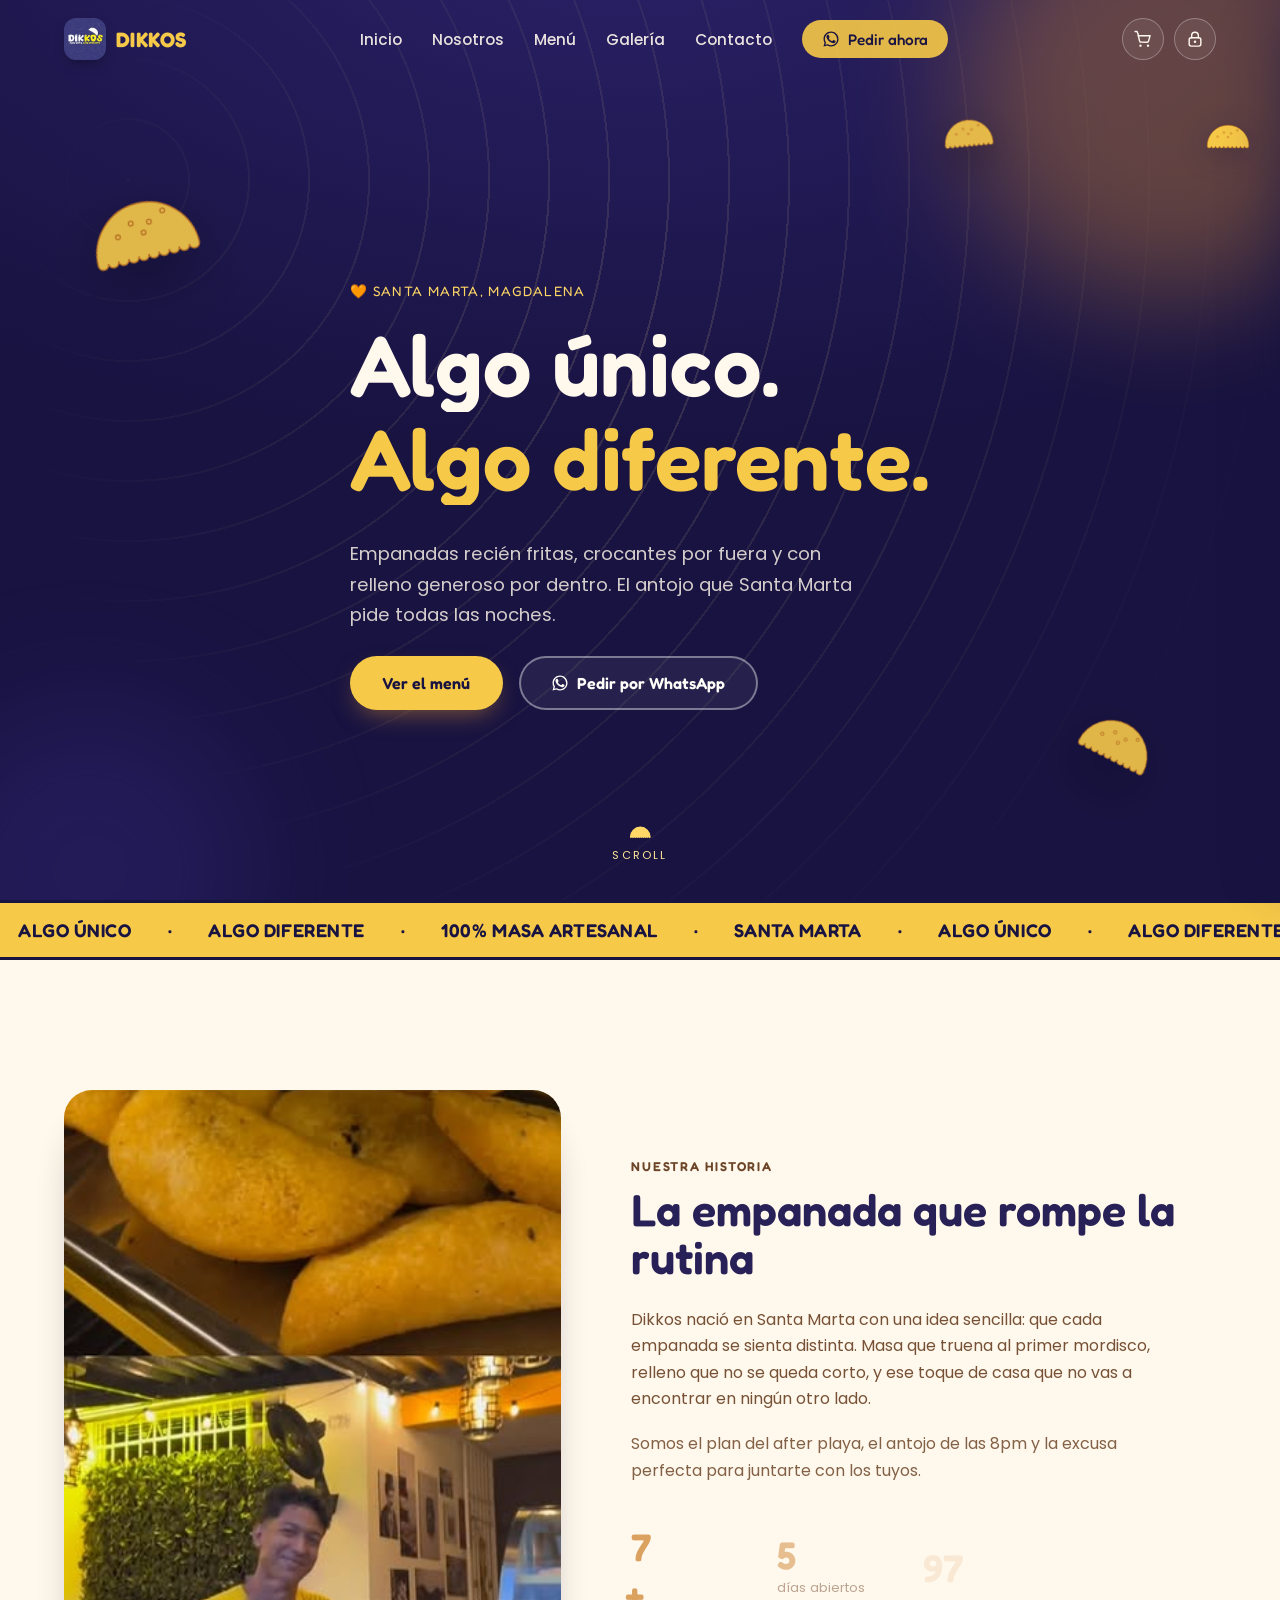
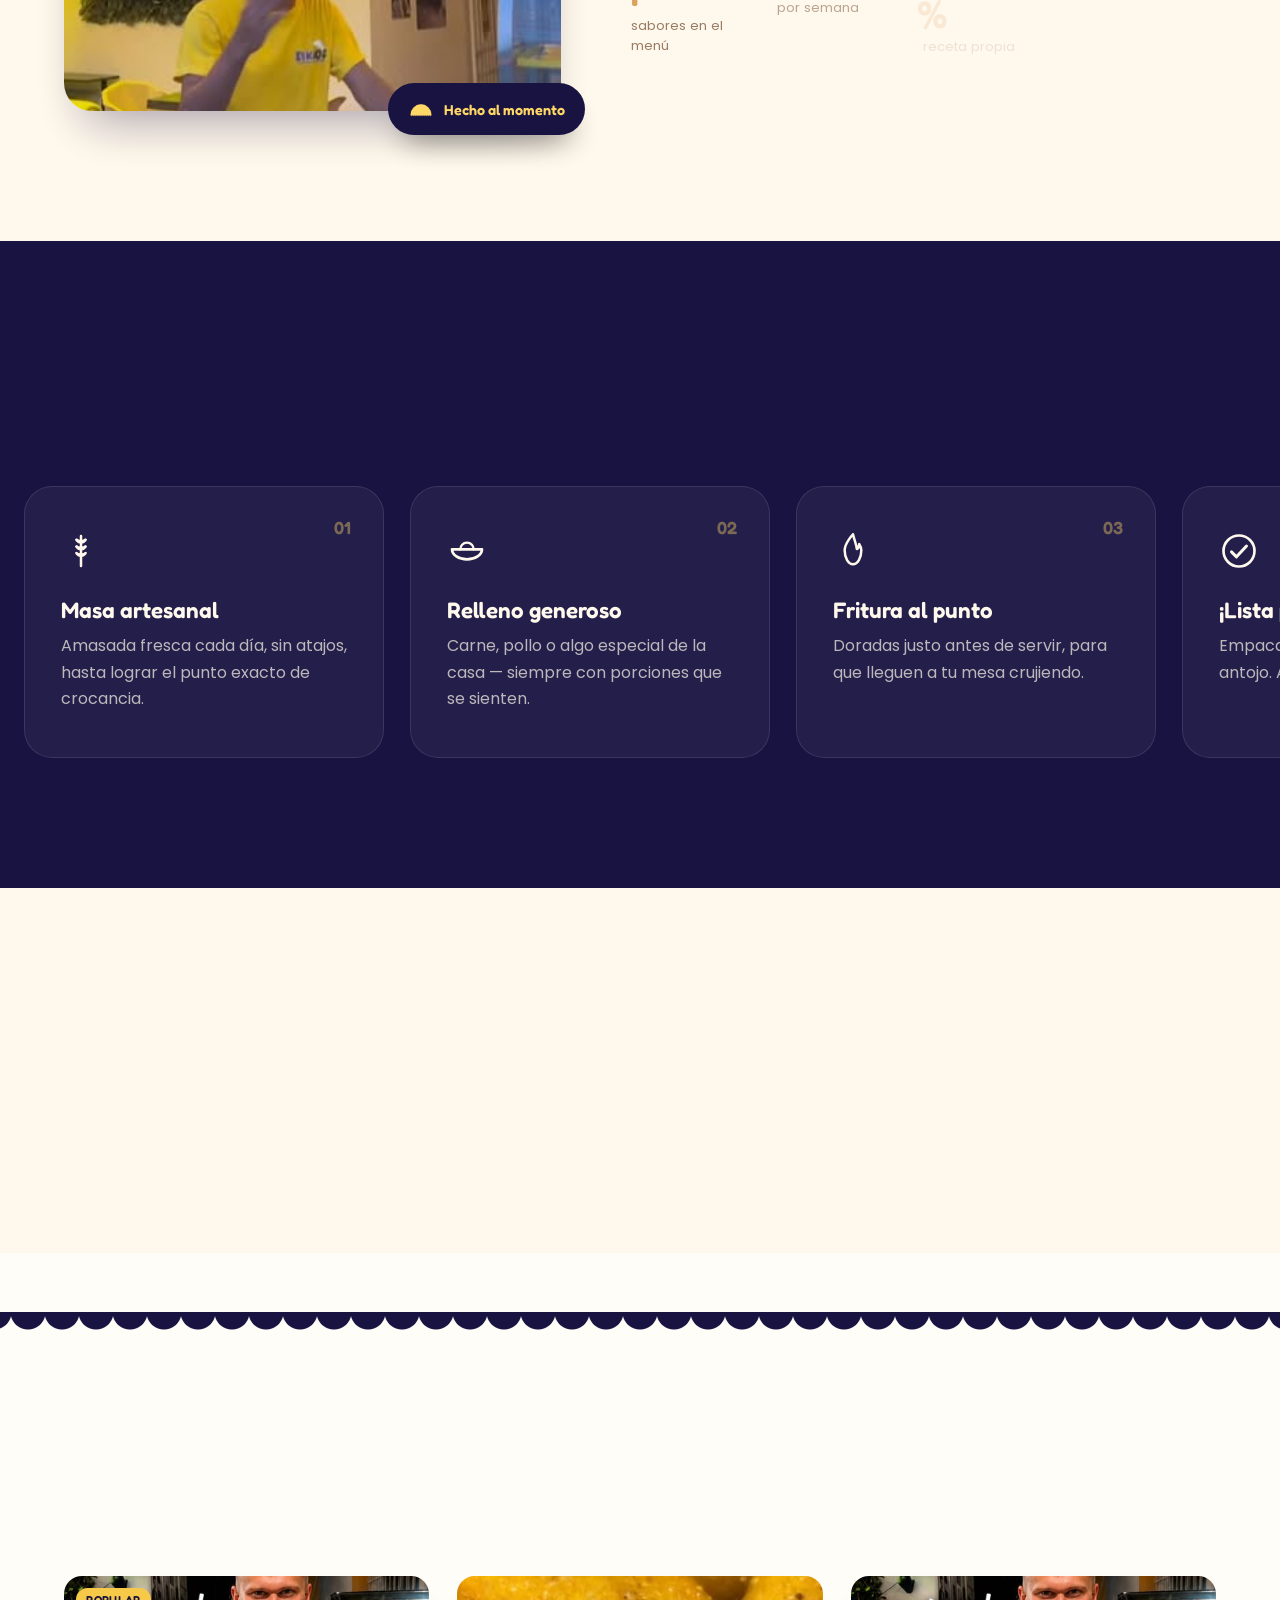
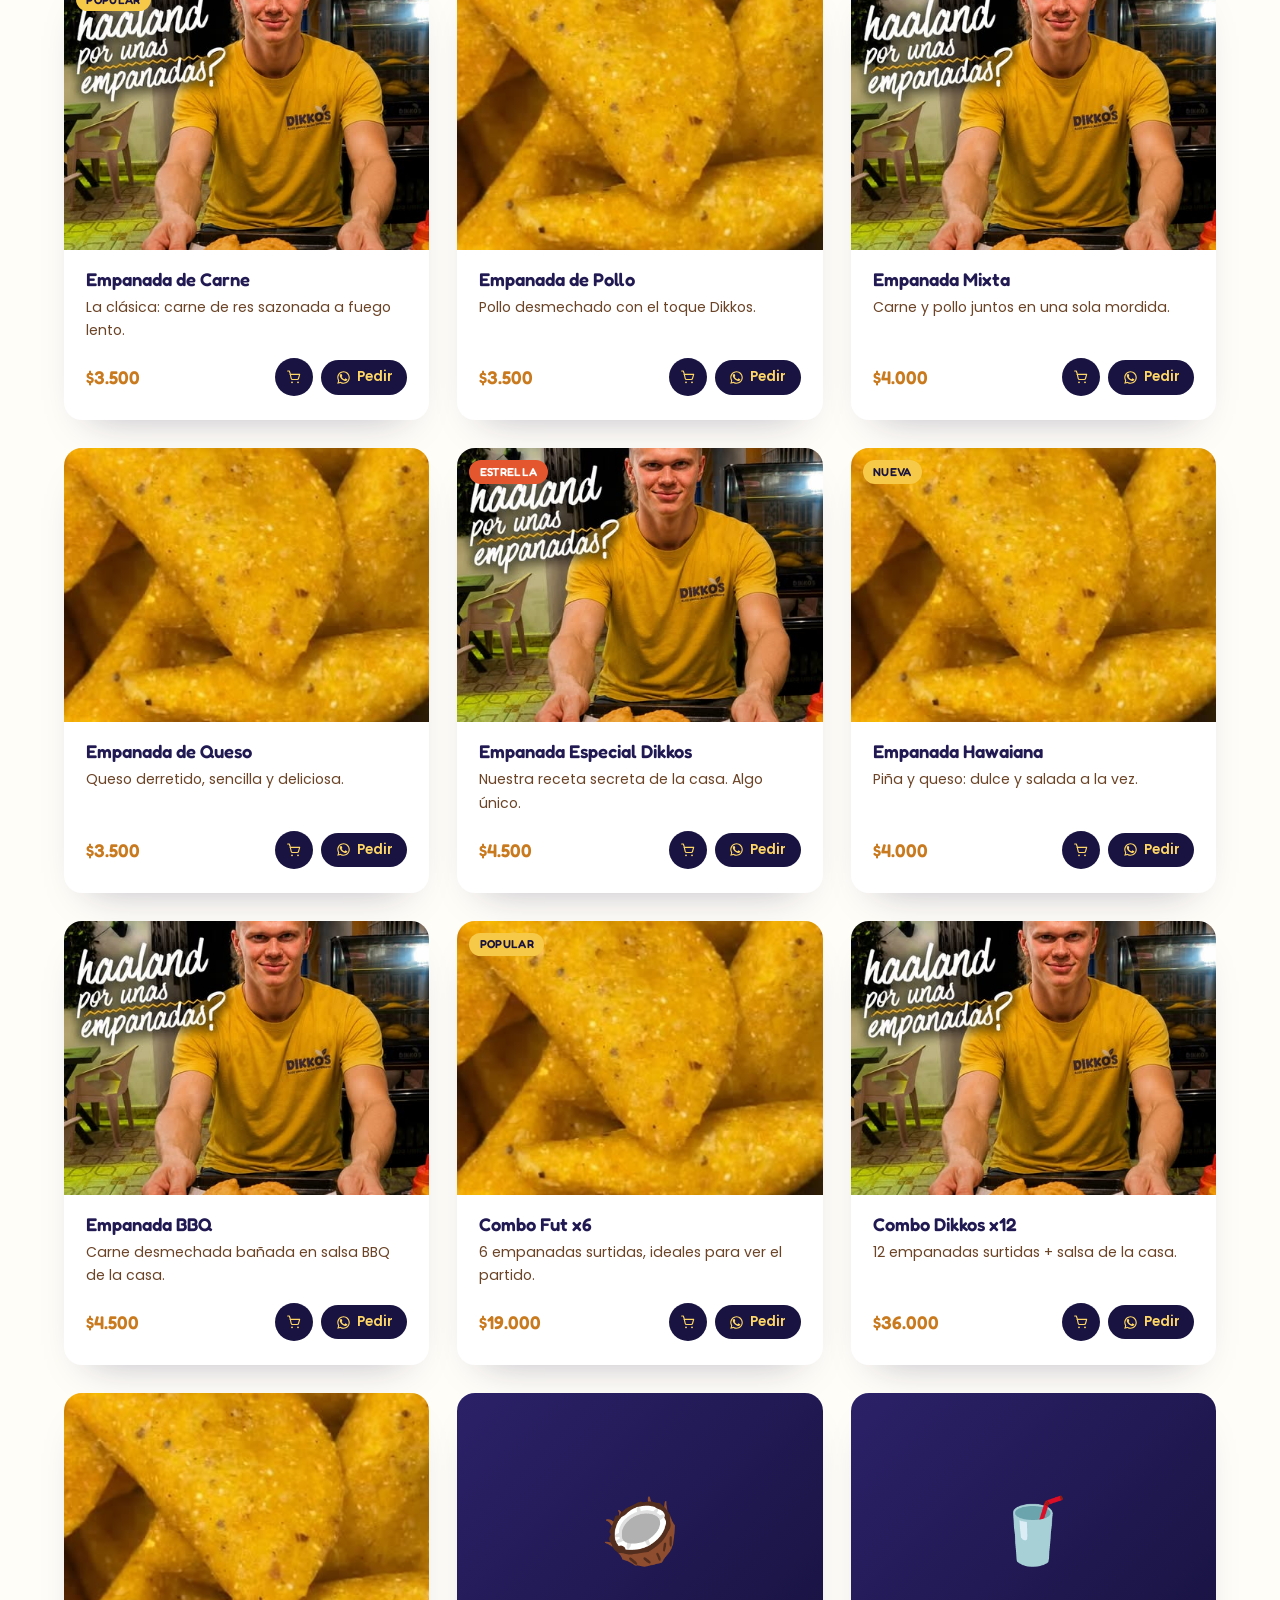
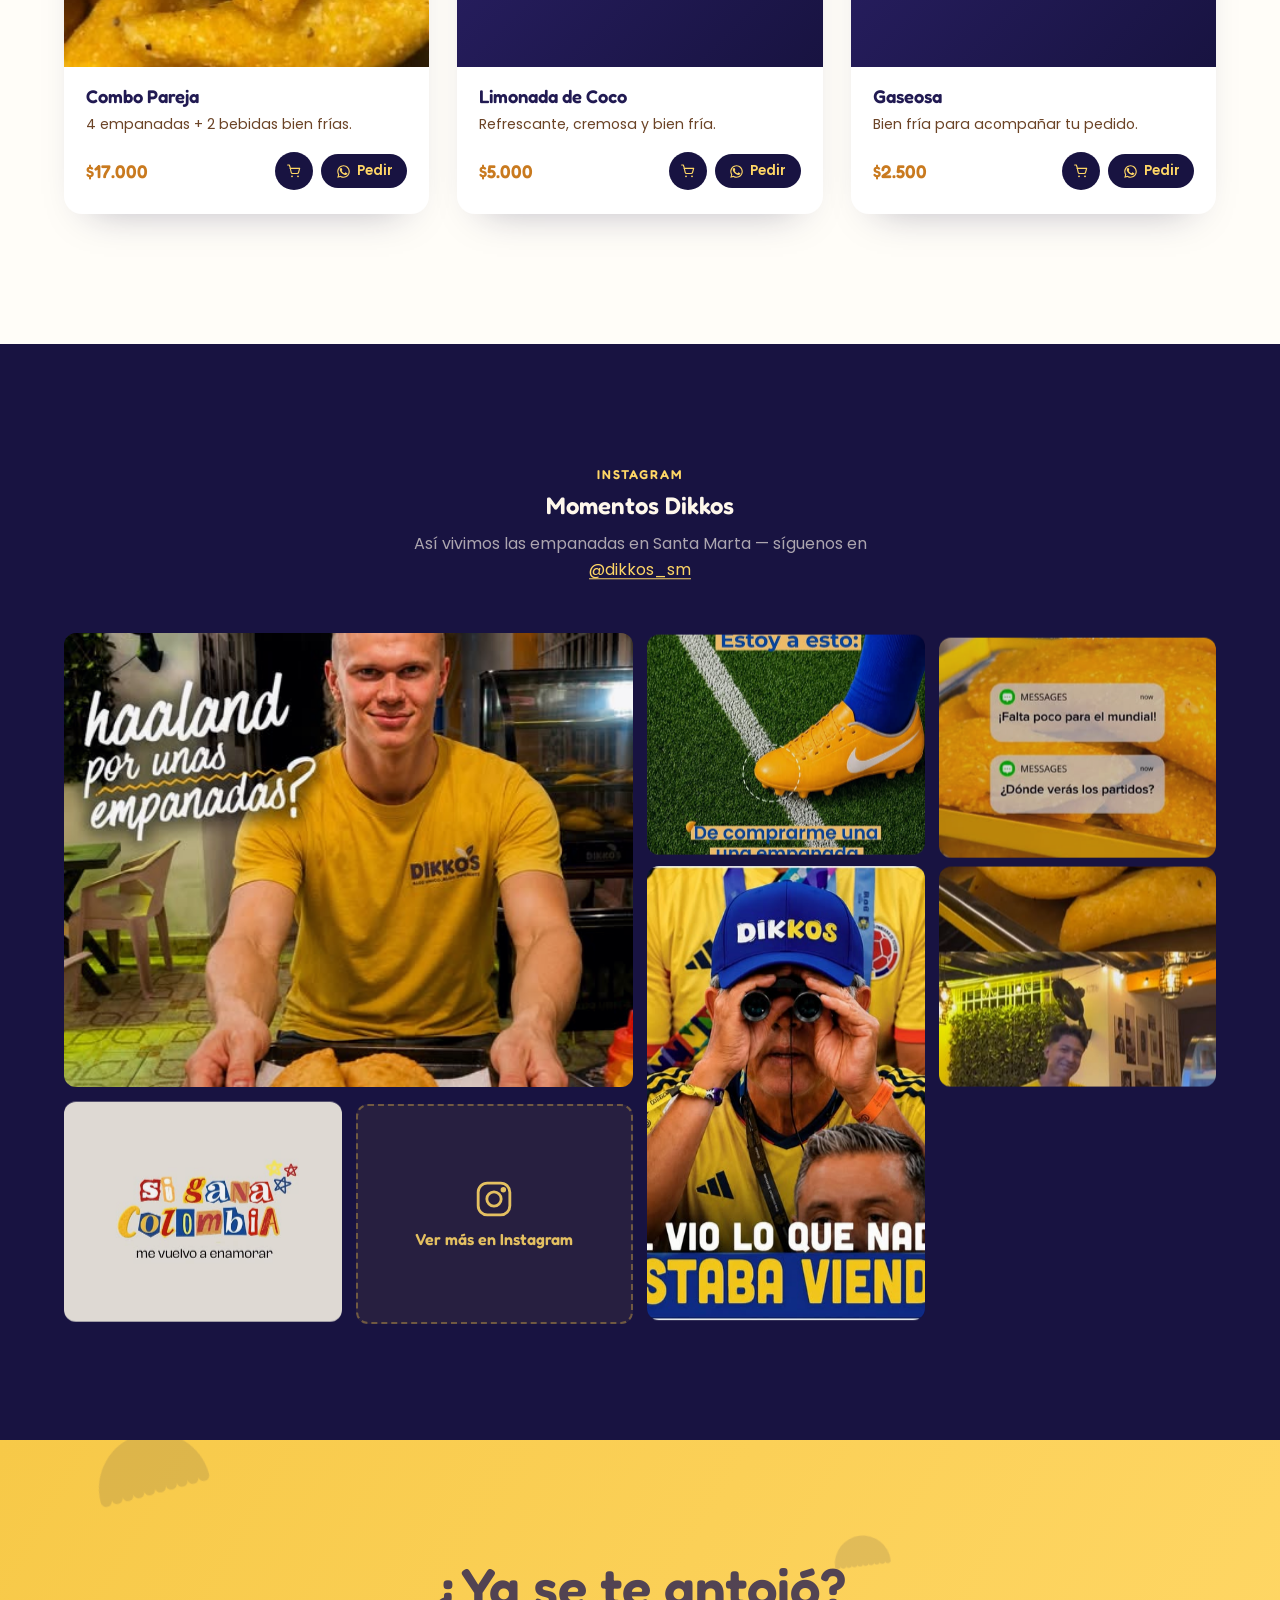
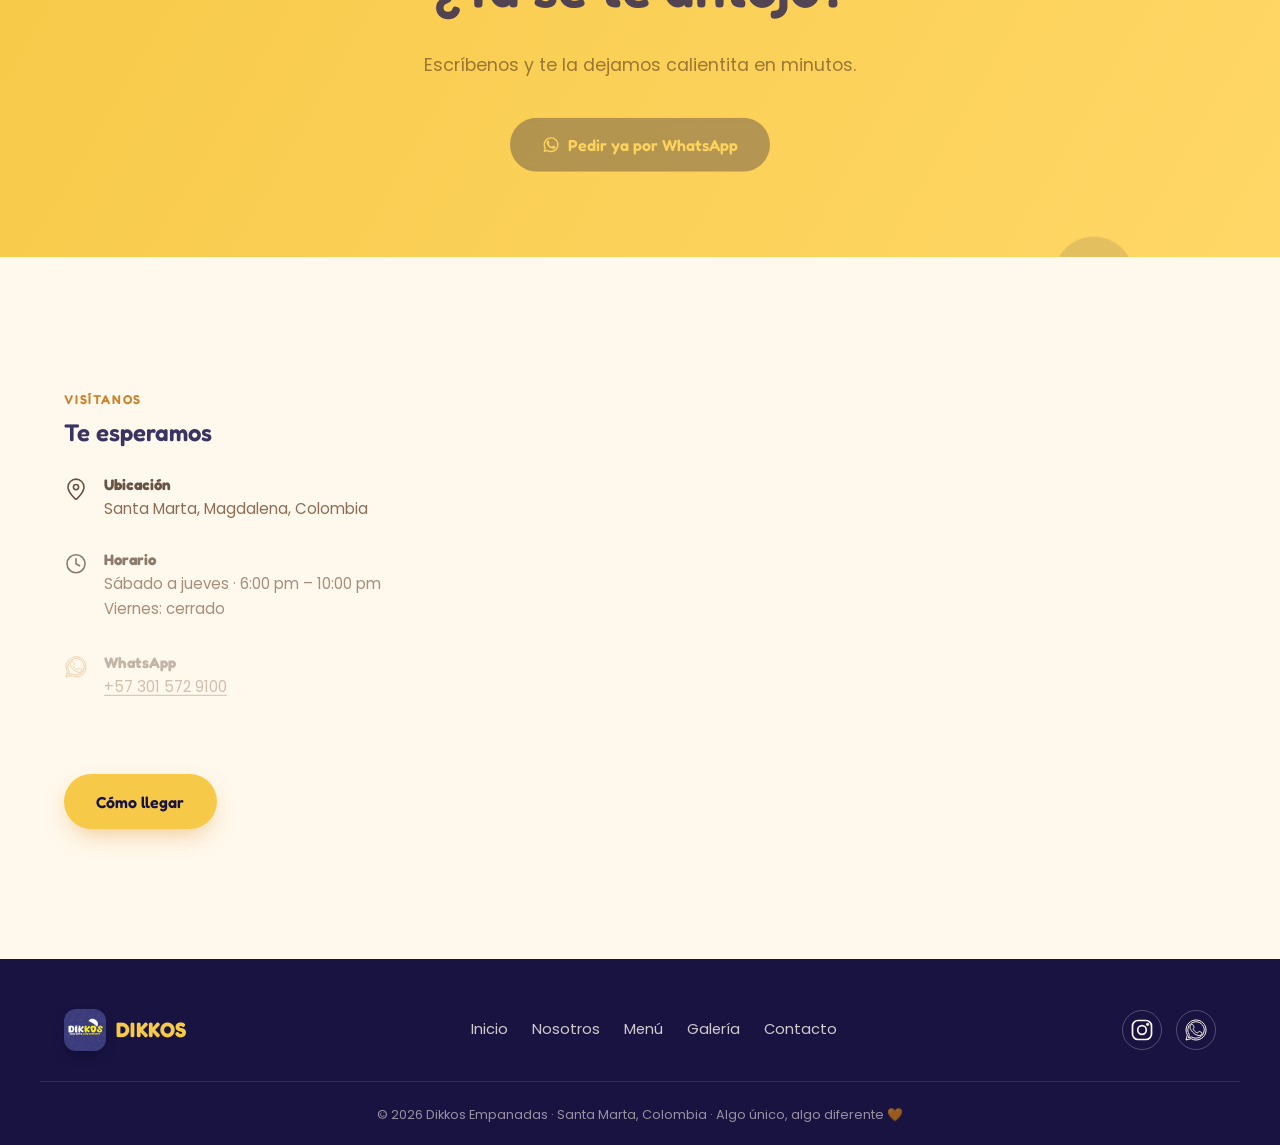
==== index.html @ 46e7b53f "Add files via upload" ====
<!DOCTYPE html>
<html lang="es">
<head>
<meta charset="UTF-8">
<meta name="viewport" content="width=device-width, initial-scale=1.0, viewport-fit=cover">
<title>Dikkos Empanadas — Algo único, algo diferente | Santa Marta</title>
<meta name="description" content="Dikkos: las empanadas más crocantes de Santa Marta. Masa artesanal, relleno generoso y un sabor que no vas a encontrar en ningún otro lado. Pide por WhatsApp.">
<meta property="og:title" content="Dikkos Empanadas — Algo único, algo diferente">
<meta property="og:description" content="Las empanadas más crocantes de Santa Marta. Recién fritas, con relleno de autor. Pide ya por WhatsApp.">
<meta property="og:image" content="assets/img/logo.jpg">
<meta property="og:type" content="website">
<link rel="icon" href="assets/img/logo.jpg">
<link rel="preconnect" href="https://fonts.googleapis.com">
<link rel="preconnect" href="https://fonts.gstatic.com" crossorigin>
<link href="https://fonts.googleapis.com/css2?family=Fredoka:wght@500;600;700&family=Poppins:wght@400;500;600;700;800&display=swap" rel="stylesheet">
<link rel="stylesheet" href="assets/css/style.css">
</head>
<body>

<!-- ============ SVG SPRITE (icons reused everywhere) ============ -->
<svg style="display:none" aria-hidden="true">
  <symbol id="icon-empanada" viewBox="0 0 100 56">
    <path class="empanada-body" d="M10,50 A40,40 0 0 1 90,50 L90,50
      a4,4 0 0 1 -8,0 a4,4 0 0 1 -8,0 a4,4 0 0 1 -8,0 a4,4 0 0 1 -8,0 a4,4 0 0 1 -8,0
      a4,4 0 0 1 -8,0 a4,4 0 0 1 -8,0 a4,4 0 0 1 -8,0 a4,4 0 0 1 -8,0 a4,4 0 0 1 -8,0 Z"/>
    <circle class="empanada-dot" cx="30" cy="32" r="1.8"/>
    <circle class="empanada-dot" cx="42" cy="24" r="1.8"/>
    <circle class="empanada-dot" cx="56" cy="26" r="1.8"/>
    <circle class="empanada-dot" cx="68" cy="20" r="1.8"/>
    <circle class="empanada-dot" cx="50" cy="33" r="1.8"/>
  </symbol>
  <symbol id="icon-whatsapp" viewBox="0 0 24 24">
    <path d="M17.472 14.382c-.297-.149-1.758-.867-2.03-.967-.273-.099-.471-.148-.67.15-.197.297-.767.966-.94 1.164-.173.199-.347.223-.644.075-.297-.15-1.255-.463-2.39-1.475-.883-.788-1.48-1.761-1.653-2.059-.173-.297-.018-.458.13-.606.134-.133.297-.347.446-.52.149-.174.198-.298.298-.497.099-.198.05-.371-.025-.52-.075-.149-.669-1.612-.916-2.207-.242-.579-.487-.5-.669-.51-.173-.008-.371-.01-.57-.01-.198 0-.52.074-.792.372-.272.297-1.04 1.016-1.04 2.479 0 1.462 1.065 2.875 1.213 3.074.149.198 2.096 3.2 5.077 4.487.709.306 1.262.489 1.694.626.712.227 1.36.195 1.872.118.571-.085 1.758-.719 2.006-1.413.248-.694.248-1.289.173-1.413-.074-.124-.272-.198-.57-.347z"/>
    <path d="M12.04 2c-5.523 0-10 4.477-10 10 0 1.77.462 3.492 1.34 5.007L2 22l5.13-1.345A9.96 9.96 0 0 0 12.04 22c5.523 0 10-4.477 10-10s-4.477-10-10-10zm0 18.2a8.17 8.17 0 0 1-4.166-1.14l-.299-.177-3.075.806.821-3l-.195-.309A8.194 8.194 0 1 1 20.23 12.2a8.19 8.19 0 0 1-8.19 8z"/>
  </symbol>
  <symbol id="icon-ig" viewBox="0 0 24 24">
    <rect x="2.5" y="2.5" width="19" height="19" rx="5.5" fill="none" stroke="currentColor" stroke-width="1.7"/>
    <circle cx="12" cy="12" r="4.3" fill="none" stroke="currentColor" stroke-width="1.7"/>
    <circle cx="17.6" cy="6.4" r="1.15" fill="currentColor"/>
  </symbol>
  <symbol id="icon-pin" viewBox="0 0 24 24">
    <path d="M12 2C7.6 2 4 5.6 4 10c0 5.4 7 11.5 7.3 11.8.2.2.5.3.7.3s.5-.1.7-.3C13 21.5 20 15.4 20 10c0-4.4-3.6-8-8-8z" fill="none" stroke="currentColor" stroke-width="1.6"/>
    <circle cx="12" cy="10" r="2.6" fill="none" stroke="currentColor" stroke-width="1.6"/>
  </symbol>
  <symbol id="icon-clock" viewBox="0 0 24 24">
    <circle cx="12" cy="12" r="9" fill="none" stroke="currentColor" stroke-width="1.6"/>
    <path d="M12 7v5l3.5 2" fill="none" stroke="currentColor" stroke-width="1.6" stroke-linecap="round"/>
  </symbol>
  <symbol id="icon-flame" viewBox="0 0 24 24">
    <path d="M12 2s-5 5.2-5 9.6C7 16.1 9.2 20 12 20s5-3.9 5-8.4c0-1.4-.6-2.7-1.3-3.8.1 1.4-.5 2.6-1.4 3-0.2-2.6-1.4-4.9-2.3-8.8z" fill="none" stroke="currentColor" stroke-width="1.5" stroke-linejoin="round"/>
  </symbol>
  <symbol id="icon-wheat" viewBox="0 0 24 24">
    <path d="M12 3v18" stroke="currentColor" stroke-width="1.5" fill="none" stroke-linecap="round"/>
    <path d="M12 6c-2 0-3-1.2-3-1.2S9.5 7 12 7M12 6c2 0 3-1.2 3-1.2S14.5 7 12 7M12 10c-2 0-3-1.2-3-1.2S9.5 11 12 11M12 10c2 0 3-1.2 3-1.2S14.5 11 12 11M12 14c-2 0-3-1.2-3-1.2S9.5 15 12 15M12 14c2 0 3-1.2 3-1.2S14.5 15 12 15" stroke="currentColor" stroke-width="1.3" fill="none" stroke-linecap="round"/>
  </symbol>
  <symbol id="icon-bowl" viewBox="0 0 24 24">
    <path d="M3 11h18a9 6 0 0 1-18 0z" fill="none" stroke="currentColor" stroke-width="1.6" stroke-linejoin="round"/>
    <path d="M8 11c0-2 1.5-4 4-4s4 2 4 4" fill="none" stroke="currentColor" stroke-width="1.4" stroke-linecap="round"/>
  </symbol>
  <symbol id="icon-check" viewBox="0 0 24 24">
    <circle cx="12" cy="12" r="9.3" fill="none" stroke="currentColor" stroke-width="1.6"/>
    <path d="M7.5 12.5l3 3 6-6.5" fill="none" stroke="currentColor" stroke-width="1.8" stroke-linecap="round" stroke-linejoin="round"/>
  </symbol>
  <symbol id="icon-arrow" viewBox="0 0 24 24">
    <path d="M5 12h14M13 6l6 6-6 6" fill="none" stroke="currentColor" stroke-width="1.8" stroke-linecap="round" stroke-linejoin="round"/>
  </symbol>
  <symbol id="icon-cart" viewBox="0 0 24 24">
    <circle cx="9" cy="20" r="1.4" fill="currentColor" stroke="none"/>
    <circle cx="18" cy="20" r="1.4" fill="currentColor" stroke="none"/>
    <path d="M2.5 3h2.4l1.1 3M6 6l1.8 8.2a2 2 0 0 0 2 1.6h7a2 2 0 0 0 1.95-1.55L20.5 8H6" fill="none" stroke="currentColor" stroke-width="1.7" stroke-linecap="round" stroke-linejoin="round"/>
  </symbol>
  <symbol id="icon-lock" viewBox="0 0 24 24">
    <rect x="5" y="10.5" width="14" height="10" rx="2.4" fill="none" stroke="currentColor" stroke-width="1.7"/>
    <path d="M8 10.5V7.8a4 4 0 0 1 8 0v2.7" fill="none" stroke="currentColor" stroke-width="1.7" stroke-linecap="round"/>
    <circle cx="12" cy="15.3" r="1.5" fill="currentColor" stroke="none"/>
  </symbol>
  <symbol id="icon-trash" viewBox="0 0 24 24">
    <path d="M4 7h16M9.5 7V5a1.5 1.5 0 0 1 1.5-1.5h2A1.5 1.5 0 0 1 14.5 5v2M6.5 7l.9 12.1A2 2 0 0 0 9.4 21h5.2a2 2 0 0 0 2-1.9L17.5 7" fill="none" stroke="currentColor" stroke-width="1.6" stroke-linecap="round" stroke-linejoin="round"/>
    <path d="M10 11v6M14 11v6" fill="none" stroke="currentColor" stroke-width="1.6" stroke-linecap="round"/>
  </symbol>
  <symbol id="icon-plus" viewBox="0 0 24 24">
    <path d="M12 5v14M5 12h14" fill="none" stroke="currentColor" stroke-width="2" stroke-linecap="round"/>
  </symbol>
  <symbol id="icon-minus" viewBox="0 0 24 24">
    <path d="M5 12h14" fill="none" stroke="currentColor" stroke-width="2" stroke-linecap="round"/>
  </symbol>
  <symbol id="icon-pencil" viewBox="0 0 24 24">
    <path d="M4 20l.9-3.9L15.6 5.4a1.6 1.6 0 0 1 2.3 0l.7.7a1.6 1.6 0 0 1 0 2.3L8 19.1 4 20z" fill="none" stroke="currentColor" stroke-width="1.6" stroke-linejoin="round"/>
    <path d="M14 7l3 3" stroke="currentColor" stroke-width="1.6"/>
  </symbol>
</svg>

<!-- ============ PRELOADER ============ -->
<div id="preloader" aria-hidden="true">
  <div class="preloader-rain" id="preloaderRain"></div>
  <div class="preloader-center">
    <svg class="preloader-logo" viewBox="0 0 100 56"><use href="#icon-empanada"/></svg>
    <div class="preloader-count"><span id="preloaderPct">0</span>%</div>
    <div class="preloader-bar"><span id="preloaderFill"></span></div>
    <p class="preloader-label">friendo algo único<span class="dots"><span>.</span><span>.</span><span>.</span></span></p>
  </div>
</div>

<!-- ============ SCROLL MASCOT (rolling empanada) ============ -->
<div class="scroll-mascot" id="scrollMascot" aria-hidden="true">
  <svg viewBox="0 0 100 56"><use href="#icon-empanada"/></svg>
</div>

<!-- ============ HEADER ============ -->
<header class="site-header" id="siteHeader">
  <div class="wrap header-inner">
    <a href="#inicio" class="brand">
      <img src="assets/img/logo.jpg" alt="Dikkos Empanadas" class="brand-logo">
      <span class="brand-word">DIKKOS</span>
    </a>
    <nav class="main-nav" id="mainNav">
      <a href="#inicio">Inicio</a>
      <a href="#nosotros">Nosotros</a>
      <a href="#menu">Menú</a>
      <a href="#galeria">Galería</a>
      <a href="#contacto">Contacto</a>
      <a class="nav-cta" href="https://wa.me/573015729100?text=Hola%20Dikkos!%20Quiero%20hacer%20un%20pedido%20%F0%9F%A7%A1" target="_blank" rel="noopener">
        <svg class="ic-sm"><use href="#icon-whatsapp"/></svg> Pedir ahora
      </a>
    </nav>
    <div class="header-actions">
      <button class="icon-btn cart-btn" id="cartBtn" aria-label="Ver carrito de compras" aria-haspopup="dialog">
        <svg><use href="#icon-cart"/></svg>
        <span class="cart-count" id="cartCount">0</span>
      </button>
      <button class="icon-btn admin-btn" id="adminBtn" aria-label="Acceso administrador" aria-haspopup="dialog">
        <svg><use href="#icon-lock"/></svg>
      </button>
    </div>
    <button class="hamburger" id="hamburger" aria-label="Abrir menú" aria-expanded="false">
      <span></span><span></span><span></span>
    </button>
  </div>
</header>

<main>

  <!-- ============ HERO ============ -->
  <section id="inicio" class="hero">
    <div class="hero-pattern" aria-hidden="true"></div>
    <div class="hero-blob blob-a" aria-hidden="true"></div>
    <div class="hero-blob blob-b" aria-hidden="true"></div>

    <svg class="floaty float-1" data-speed="0.4" viewBox="0 0 100 56" aria-hidden="true"><use href="#icon-empanada"/></svg>
    <svg class="floaty float-2" data-speed="0.7" viewBox="0 0 100 56" aria-hidden="true"><use href="#icon-empanada"/></svg>
    <svg class="floaty float-3" data-speed="0.55" viewBox="0 0 100 56" aria-hidden="true"><use href="#icon-empanada"/></svg>

    <div class="wrap hero-inner">
      <p class="hero-eyebrow reveal">🧡 Santa Marta, Magdalena</p>
      <h1 class="hero-title">
        <span class="reveal-line"><span class="reveal-word">Algo</span> <span class="reveal-word">único.</span></span>
        <span class="reveal-line accent"><span class="reveal-word">Algo</span> <span class="reveal-word">diferente.</span></span>
      </h1>
      <p class="hero-sub reveal">Empanadas recién fritas, crocantes por fuera y con relleno generoso por dentro. El antojo que Santa Marta pide todas las noches.</p>
      <div class="hero-actions reveal">
        <a href="#menu" class="btn btn-primary">Ver el menú</a>
        <a href="https://wa.me/573015729100?text=Hola%20Dikkos!%20Quiero%20hacer%20un%20pedido%20%F0%9F%A7%A1" target="_blank" rel="noopener" class="btn btn-ghost">
          <svg class="ic-sm"><use href="#icon-whatsapp"/></svg> Pedir por WhatsApp
        </a>
      </div>
    </div>

    <a href="#nosotros" class="scroll-cue" aria-label="Bajar">
      <svg viewBox="0 0 100 56"><use href="#icon-empanada"/></svg>
      <span>scroll</span>
    </a>
  </section>

  <!-- ============ MARQUEE ============ -->
  <div class="marquee">
    <div class="marquee-track">
      <span>ALGO ÚNICO</span><span>·</span><span>ALGO DIFERENTE</span><span>·</span><span>100% MASA ARTESANAL</span><span>·</span><span>SANTA MARTA</span><span>·</span>
      <span>ALGO ÚNICO</span><span>·</span><span>ALGO DIFERENTE</span><span>·</span><span>100% MASA ARTESANAL</span><span>·</span><span>SANTA MARTA</span><span>·</span>
    </div>
  </div>

  <!-- ============ NOSOTROS ============ -->
  <section id="nosotros" class="about">
    <div class="wrap about-grid">
      <div class="about-media reveal">
        <img src="assets/img/team-fryer.jpg" alt="Equipo Dikkos preparando empanadas" loading="lazy">
        <div class="about-media-badge">
          <svg class="ic-md"><use href="#icon-empanada"/></svg>
          <span>Hecho al momento</span>
        </div>
      </div>
      <div class="about-copy">
        <p class="eyebrow reveal">Nuestra historia</p>
        <h2 class="reveal">La empanada que rompe la rutina</h2>
        <p class="reveal">Dikkos nació en Santa Marta con una idea sencilla: que cada empanada se sienta distinta. Masa que truena al primer mordisco, relleno que no se queda corto, y ese toque de casa que no vas a encontrar en ningún otro lado.</p>
        <p class="reveal">Somos el plan del after playa, el antojo de las 8pm y la excusa perfecta para juntarte con los tuyos.</p>

        <div class="stat-row">
          <div class="stat reveal">
            <span class="stat-num" data-count="8">0</span><span class="stat-suffix">+</span>
            <span class="stat-label">sabores en el menú</span>
          </div>
          <div class="stat reveal">
            <span class="stat-num" data-count="6">0</span>
            <span class="stat-label">días abiertos por semana</span>
          </div>
          <div class="stat reveal">
            <span class="stat-num" data-count="100">0</span><span class="stat-suffix">%</span>
            <span class="stat-label">receta propia</span>
          </div>
        </div>
        <!-- Cifras de ejemplo — reemplázalas por tus números reales en assets/js/main.js (STATS) -->
      </div>
    </div>
  </section>

  <!-- ============ PROCESO (pinned horizontal) ============ -->
  <section class="process" id="proceso">
    <div class="process-head wrap">
      <p class="eyebrow reveal">Del fogón a tus manos</p>
      <h2 class="reveal">Así nacen nuestras empanadas</h2>
    </div>
    <div class="process-pin">
      <div class="process-track" id="processTrack">
        <article class="process-step">
          <svg class="ic-lg"><use href="#icon-wheat"/></svg>
          <span class="step-no">01</span>
          <h3>Masa artesanal</h3>
          <p>Amasada fresca cada día, sin atajos, hasta lograr el punto exacto de crocancia.</p>
        </article>
        <article class="process-step">
          <svg class="ic-lg"><use href="#icon-bowl"/></svg>
          <span class="step-no">02</span>
          <h3>Relleno generoso</h3>
          <p>Carne, pollo o algo especial de la casa — siempre con porciones que se sienten.</p>
        </article>
        <article class="process-step">
          <svg class="ic-lg"><use href="#icon-flame"/></svg>
          <span class="step-no">03</span>
          <h3>Fritura al punto</h3>
          <p>Doradas justo antes de servir, para que lleguen a tu mesa crujiendo.</p>
        </article>
        <article class="process-step">
          <svg class="ic-lg"><use href="#icon-check"/></svg>
          <span class="step-no">04</span>
          <h3>¡Lista para ti!</h3>
          <p>Empacada calientita, lista para el antojo. Algo único, algo diferente.</p>
        </article>
      </div>
    </div>
  </section>

  <!-- ============ CATÁLOGO (sección obligatoria) ============ -->
  <section id="menu" class="catalog">
    <div class="scallop-top" aria-hidden="true"></div>
    <div class="wrap">
      <p class="eyebrow reveal center">Catálogo</p>
      <h2 class="reveal center">Nuestro menú</h2>
      <p class="reveal center section-sub">Elige, antójate y pide por WhatsApp en un solo clic.</p>

      <div class="catalog-filters reveal" id="catalogFilters">
        <button class="filter-btn is-active" data-filter="todas">Todas</button>
        <button class="filter-btn" data-filter="tradicionales">Tradicionales</button>
        <button class="filter-btn" data-filter="especiales">Especiales</button>
        <button class="filter-btn" data-filter="combos">Combos</button>
        <button class="filter-btn" data-filter="bebidas">Bebidas</button>
      </div>

      <div class="catalog-grid" id="catalogGrid" aria-live="polite"></div>
    </div>
  </section>

  <!-- ============ GALERÍA ============ -->
  <section id="galeria" class="gallery">
    <div class="wrap">
      <p class="eyebrow reveal center">Instagram</p>
      <h2 class="reveal center">Momentos Dikkos</h2>
      <p class="reveal center section-sub">Así vivimos las empanadas en Santa Marta — síguenos en <a href="https://www.instagram.com/dikkos_sm/" target="_blank" rel="noopener">@dikkos_sm</a></p>
    </div>
    <div class="gallery-grid" id="galleryGrid">
      <figure class="g-item reveal" data-full="assets/img/gallery/g1-tray.jpg"><img src="assets/img/gallery/g1-tray.jpg" alt="Empanadas Dikkos recién servidas" loading="lazy"></figure>
      <figure class="g-item reveal" data-full="assets/img/gallery/g5-cleat.jpg"><img src="assets/img/gallery/g5-cleat.jpg" alt="Contenido Dikkos - fútbol y empanadas" loading="lazy"></figure>
      <figure class="g-item reveal" data-full="assets/img/gallery/g3-display.jpg"><img src="assets/img/gallery/g3-display.jpg" alt="Vitrina de empanadas Dikkos" loading="lazy"></figure>
      <figure class="g-item reveal" data-full="assets/img/gallery/g4-binoculars.jpg"><img src="assets/img/gallery/g4-binoculars.jpg" alt="Dikkos y el Mundial 2026" loading="lazy"></figure>
      <figure class="g-item reveal" data-full="assets/img/gallery/g2-team.jpg"><img src="assets/img/gallery/g2-team.jpg" alt="Equipo Dikkos" loading="lazy"></figure>
      <figure class="g-item reveal" data-full="assets/img/gallery/g6-colombia.jpg"><img src="assets/img/gallery/g6-colombia.jpg" alt="Contenido Dikkos Mundial 2026" loading="lazy"></figure>
      <a class="g-item g-more reveal" href="https://www.instagram.com/dikkos_sm/" target="_blank" rel="noopener">
        <svg class="ic-lg"><use href="#icon-ig"/></svg>
        <span>Ver más en Instagram</span>
      </a>
    </div>
  </section>

  <!-- ============ CTA BANNER ============ -->
  <section class="cta-banner">
    <svg class="cta-float f1" viewBox="0 0 100 56" aria-hidden="true"><use href="#icon-empanada"/></svg>
    <svg class="cta-float f2" viewBox="0 0 100 56" aria-hidden="true"><use href="#icon-empanada"/></svg>
    <svg class="cta-float f3" viewBox="0 0 100 56" aria-hidden="true"><use href="#icon-empanada"/></svg>
    <div class="wrap">
      <h2 class="reveal center">¿Ya se te antojó?</h2>
      <p class="reveal center">Escríbenos y te la dejamos calientita en minutos.</p>
      <a href="https://wa.me/573015729100?text=Hola%20Dikkos!%20Quiero%20hacer%20un%20pedido%20%F0%9F%A7%A1" target="_blank" rel="noopener" class="btn btn-dark pulse reveal">
        <svg class="ic-sm"><use href="#icon-whatsapp"/></svg> Pedir ya por WhatsApp
      </a>
    </div>
  </section>

  <!-- ============ CONTACTO ============ -->
  <section id="contacto" class="contact">
    <div class="wrap contact-grid">
      <div class="contact-info">
        <p class="eyebrow reveal">Visítanos</p>
        <h2 class="reveal">Te esperamos</h2>
        <ul class="contact-list">
          <li class="reveal"><svg class="ic-md"><use href="#icon-pin"/></svg><div><strong>Ubicación</strong><span>Santa Marta, Magdalena, Colombia</span></div></li>
          <li class="reveal"><svg class="ic-md"><use href="#icon-clock"/></svg><div><strong>Horario</strong><span>Sábado a jueves · 6:00 pm – 10:00 pm<br>Viernes: cerrado</span></div></li>
          <li class="reveal"><svg class="ic-md"><use href="#icon-whatsapp"/></svg><div><strong>WhatsApp</strong><span><a href="https://wa.me/573015729100" target="_blank" rel="noopener">+57 301 572 9100</a></span></div></li>
          <li class="reveal"><svg class="ic-md"><use href="#icon-ig"/></svg><div><strong>Instagram</strong><span><a href="https://www.instagram.com/dikkos_sm/" target="_blank" rel="noopener">@dikkos_sm</a></span></div></li>
        </ul>
        <a href="https://www.google.com/maps/search/?api=1&query=Dikkos%20Empanadas%20Santa%20Marta" target="_blank" rel="noopener" class="btn btn-primary">Cómo llegar</a>
      </div>
      <div class="contact-map reveal">
        <iframe title="Mapa Santa Marta" src="https://www.google.com/maps?q=Santa+Marta,+Magdalena,+Colombia&output=embed" loading="lazy" referrerpolicy="no-referrer-when-downgrade"></iframe>
      </div>
    </div>
  </section>

</main>

<!-- ============ FOOTER ============ -->
<footer class="site-footer">
  <div class="wrap footer-inner">
    <a href="#inicio" class="brand">
      <img src="assets/img/logo.jpg" alt="Dikkos Empanadas" class="brand-logo">
      <span class="brand-word">DIKKOS</span>
    </a>
    <nav class="footer-nav">
      <a href="#inicio">Inicio</a>
      <a href="#nosotros">Nosotros</a>
      <a href="#menu">Menú</a>
      <a href="#galeria">Galería</a>
      <a href="#contacto">Contacto</a>
    </nav>
    <div class="footer-social">
      <a href="https://www.instagram.com/dikkos_sm/" target="_blank" rel="noopener" aria-label="Instagram"><svg class="ic-md"><use href="#icon-ig"/></svg></a>
      <a href="https://wa.me/573015729100" target="_blank" rel="noopener" aria-label="WhatsApp"><svg class="ic-md"><use href="#icon-whatsapp"/></svg></a>
    </div>
  </div>
  <p class="footer-bottom">© <span id="year"></span> Dikkos Empanadas · Santa Marta, Colombia · Algo único, algo diferente 🧡</p>
</footer>

<a href="https://wa.me/573015729100?text=Hola%20Dikkos!%20Quiero%20hacer%20un%20pedido%20%F0%9F%A7%A1" target="_blank" rel="noopener" class="whatsapp-float" id="whatsappFloat" aria-label="Pedir por WhatsApp">
  <svg class="ic-md"><use href="#icon-whatsapp"/></svg>
</a>

<!-- ============ LIGHTBOX ============ -->
<div class="lightbox" id="lightbox">
  <button class="lightbox-close" id="lightboxClose" aria-label="Cerrar">&times;</button>
  <img id="lightboxImg" src="" alt="">
</div>

<!-- ============ OVERLAY (compartido por carrito y modales) ============ -->
<div class="ui-overlay" id="uiOverlay"></div>

<!-- ============ CARRITO DE COMPRAS ============ -->
<aside class="cart-drawer" id="cartDrawer" role="dialog" aria-modal="true" aria-labelledby="cartTitle" aria-hidden="true">
  <div class="cart-head">
    <h3 id="cartTitle"><svg class="ic-sm"><use href="#icon-cart"/></svg> Tu carrito</h3>
    <button class="drawer-close" id="cartClose" aria-label="Cerrar carrito">&times;</button>
  </div>
  <div class="cart-items" id="cartItems"></div>
  <div class="cart-empty" id="cartEmpty">
    <svg class="ic-lg"><use href="#icon-cart"/></svg>
    <p>Tu carrito está vacío</p>
    <a href="#menu" class="btn btn-primary" id="cartEmptyCta">Ver el menú</a>
  </div>
  <div class="cart-foot" id="cartFoot">
    <div class="cart-total"><span>Total</span><strong id="cartTotal">$0</strong></div>

    <div class="field">
      <label for="custName">Nombre</label>
      <input type="text" id="custName" autocomplete="name" placeholder="Tu nombre">
    </div>
    <div class="field">
      <label for="custPhone">Teléfono</label>
      <input type="tel" id="custPhone" autocomplete="tel" placeholder="300 123 4567">
    </div>
    <div class="field">
      <label for="custAddress">Dirección o punto de entrega (opcional)</label>
      <input type="text" id="custAddress" autocomplete="street-address" placeholder="Ej. Cra 5 #10-20, o punto de encuentro">
    </div>

    <div class="field">
      <label>Método de pago</label>
      <div class="pay-method" id="payMethod">
        <button type="button" class="pay-option is-active" data-method="contra_entrega">Contra entrega</button>
        <button type="button" class="pay-option" data-method="online">Pagar en línea</button>
      </div>
    </div>

    <p class="cart-order-error" id="cartOrderError" hidden>Escribe tu nombre y teléfono para continuar.</p>

    <button type="button" class="btn btn-primary btn-block" id="cartCheckout">
      <svg class="ic-sm"><use href="#icon-whatsapp"/></svg> Confirmar pedido
    </button>
    <button class="cart-clear" id="cartClear" type="button">Vaciar carrito</button>
  </div>
</aside>

<!-- ============ LOGIN ADMINISTRADOR ============ -->
<div class="ui-modal" id="adminLoginModal" role="dialog" aria-modal="true" aria-labelledby="adminLoginTitle" aria-hidden="true">
  <button class="modal-close" id="adminLoginClose" aria-label="Cerrar">&times;</button>
  <div class="admin-login-body">
    <svg class="ic-lg"><use href="#icon-lock"/></svg>
    <h3 id="adminLoginTitle">Acceso administrador</h3>
    <p class="admin-login-sub">Solo para el equipo Dikkos. Gestiona el menú y los pedidos desde aquí.</p>

    <p class="setup-notice" id="firebaseSetupNotice" hidden>
      Falta conectar Firebase para activar el acceso. Revisa las instrucciones en <code>assets/js/firebase-config.js</code> y pega ahí la configuración de tu proyecto.
    </p>

    <form id="adminLoginForm" novalidate>
      <p class="admin-error" id="adminError" hidden>Correo o contraseña incorrectos.</p>
      <div class="field">
        <label for="adminUser">Correo</label>
        <input type="email" id="adminUser" autocomplete="username" required>
      </div>
      <div class="field">
        <label for="adminPass">Contraseña</label>
        <input type="password" id="adminPass" autocomplete="current-password" required>
      </div>
      <button type="submit" class="btn btn-primary btn-block">Ingresar</button>
    </form>
  </div>
</div>

<!-- ============ PANEL ADMINISTRADOR ============ -->
<div class="ui-modal ui-modal-lg" id="adminPanelModal" role="dialog" aria-modal="true" aria-labelledby="adminPanelTitle" aria-hidden="true">
  <button class="modal-close" id="adminPanelClose" aria-label="Cerrar">&times;</button>
  <div class="admin-panel-head">
    <h3 id="adminPanelTitle"><svg class="ic-sm"><use href="#icon-lock"/></svg> Panel administrador</h3>
    <div class="admin-panel-actions admin-tab-panel" data-tab="productos" id="adminProductActions" hidden>
      <button class="btn btn-primary btn-sm" id="adminAddProduct" type="button">+ Nuevo producto</button>
      <button class="btn btn-outline btn-sm" id="adminRestore" type="button">Restaurar catálogo</button>
    </div>
    <button class="btn btn-dark btn-sm" id="adminLogout" type="button">Cerrar sesión</button>
  </div>

  <div class="admin-tabs" id="adminTabs">
    <button type="button" class="admin-tab is-active" data-tab="pedidos">Pedidos<span class="admin-tab-badge" id="ordersNewBadge" hidden>0</span></button>
    <button type="button" class="admin-tab" data-tab="productos">Productos</button>
  </div>

  <p class="admin-note admin-tab-panel" data-tab="pedidos" id="ordersFirebaseNotice" hidden>
    Los pedidos necesitan Firebase conectado. Revisa <code>assets/js/firebase-config.js</code> para activar esta sección.
  </p>
  <div class="admin-orders-list admin-tab-panel" data-tab="pedidos" id="adminOrdersList"></div>

  <p class="admin-note admin-tab-panel" data-tab="productos" hidden>Los productos se guardan solo en este navegador (no dependen de Firebase), así que edítalos desde el mismo equipo/navegador que usas para publicar la página.</p>
  <div class="admin-product-list admin-tab-panel" data-tab="productos" id="adminProductList" hidden></div>
</div>

<!-- ============ EDITOR DE PRODUCTO ============ -->
<div class="ui-modal ui-modal-lg" id="productEditorModal" role="dialog" aria-modal="true" aria-labelledby="productEditorTitle" aria-hidden="true">
  <button class="modal-close" id="productEditorClose" aria-label="Cerrar">&times;</button>
  <div class="editor-body">
    <h3 id="productEditorTitle">Nuevo producto</h3>
    <form id="productEditorForm" novalidate>
      <input type="hidden" id="prodId">
      <div class="field-row">
        <div class="field">
          <label for="prodName">Nombre</label>
          <input type="text" id="prodName" required>
        </div>
        <div class="field">
          <label for="prodCat">Categoría</label>
          <select id="prodCat" required>
            <option value="tradicionales">Tradicionales</option>
            <option value="especiales">Especiales</option>
            <option value="combos">Combos</option>
            <option value="bebidas">Bebidas</option>
          </select>
        </div>
      </div>
      <div class="field">
        <label for="prodDesc">Descripción</label>
        <input type="text" id="prodDesc" required>
      </div>
      <div class="field-row">
        <div class="field">
          <label for="prodPrice">Precio (COP)</label>
          <input type="number" id="prodPrice" min="0" step="100" required>
        </div>
        <div class="field">
          <label for="prodEmoji">Emoji (si no hay foto)</label>
          <input type="text" id="prodEmoji" maxlength="4" placeholder="🥤">
        </div>
      </div>
      <div class="field">
        <label for="prodImg">Ruta de la foto (opcional)</label>
        <input type="text" id="prodImg" placeholder="assets/img/catalog/foto.jpg">
      </div>
      <div class="field-row">
        <div class="field">
          <label for="prodBadge">Etiqueta (opcional)</label>
          <input type="text" id="prodBadge" placeholder="Popular">
        </div>
        <div class="field">
          <label for="prodBadgeType">Color etiqueta</label>
          <select id="prodBadgeType">
            <option value="gold">Dorada</option>
            <option value="red">Roja</option>
          </select>
        </div>
      </div>
      <div class="editor-actions">
        <button type="submit" class="btn btn-primary">Guardar producto</button>
        <button type="button" class="btn btn-outline" id="productEditorCancel">Cancelar</button>
      </div>
    </form>
  </div>
</div>

<script src="https://www.gstatic.com/firebasejs/10.14.1/firebase-app-compat.js"></script>
<script src="https://www.gstatic.com/firebasejs/10.14.1/firebase-auth-compat.js"></script>
<script src="https://www.gstatic.com/firebasejs/10.14.1/firebase-firestore-compat.js"></script>
<script src="assets/js/firebase-config.js"></script>
<script src="assets/js/vendor/gsap.min.js"></script>
<script src="assets/js/vendor/ScrollTrigger.min.js"></script>
<script src="assets/js/vendor/lenis.min.js"></script>
<script src="assets/js/main.js"></script>
</body>
</html>
---- assets/css/style.css ----
/* ===================================================================
   DIKKOS EMPANADAS — stylesheet
   Palette taken from the real brand: navy/indigo + golden yellow
=================================================================== */

:root{
  --navy-950:#181341;
  --navy-900:#211a52;
  --navy-800:#2b2168;
  --navy-700:#372a80;
  --gold-500:#f7c948;
  --gold-400:#ffd766;
  --gold-300:#ffe49a;
  --amber-600:#e0932c;
  --amber-700:#c97a1f;
  --amber-800:#8a4f14;
  --cream-100:#fff8ec;
  --cream-50:#fffdf8;
  --cocoa-800:#3c2413;
  --cocoa-600:#6b4326;
  --red-500:#e4572e;
  --white:#ffffff;

  --font-head:'Fredoka', system-ui, sans-serif;
  --font-body:'Poppins', system-ui, sans-serif;

  --container:1200px;
  --radius-lg:28px;
  --radius-md:18px;
  --radius-sm:12px;
  --ease:cubic-bezier(.16,.84,.44,1);
}

*,*::before,*::after{ box-sizing:border-box; }
[hidden]{ display:none !important; }
html{ scroll-behavior:auto; }
body{
  margin:0;
  font-family:var(--font-body);
  background:var(--cream-100);
  color:var(--cocoa-800);
  overflow-x:hidden;
  -webkit-font-smoothing:antialiased;
}
body.no-scroll{ overflow:hidden; height:100vh; }
img{ max-width:100%; display:block; }
a{ color:inherit; text-decoration:none; }
ul{ list-style:none; margin:0; padding:0; }
h1,h2,h3{ font-family:var(--font-head); font-weight:600; margin:0 0 .5em; line-height:1.08; color:var(--navy-900); }
p{ margin:0 0 1em; line-height:1.65; }
button{ font-family:inherit; cursor:pointer; }

.wrap{ max-width:var(--container); margin:0 auto; padding:0 24px; }

.ic-sm{ width:18px; height:18px; fill:currentColor; }
.ic-md{ width:24px; height:24px; fill:none; stroke:currentColor; flex:none; }
.ic-lg{ width:40px; height:40px; fill:none; stroke:currentColor; }
svg use{ fill:inherit; }

.eyebrow{
  font-family:var(--font-head);
  color:var(--amber-700);
  letter-spacing:.14em;
  text-transform:uppercase;
  font-size:.8rem;
  font-weight:600;
  margin:0 0 .6em;
}
.center{ text-align:center; margin-left:auto; margin-right:auto; }
h2.center{ max-width:640px; }
.section-sub{ max-width:520px; margin:0 auto 3rem; color:var(--cocoa-600); }

/* ---------- reveal-on-scroll base state ---------- */
.reveal{ opacity:0; transform:translateY(36px); }
.reveal-line{ display:block; overflow:hidden; }
.reveal-word{ display:inline-block; transform:translateY(110%); }

/* ---------- buttons ---------- */
.btn{
  display:inline-flex; align-items:center; gap:.5em;
  font-family:var(--font-head); font-weight:600; font-size:1rem;
  padding:.95em 1.9em; border-radius:100px; border:2px solid transparent;
  transition:transform .35s var(--ease), box-shadow .35s var(--ease), background .3s;
  white-space:nowrap;
}
.btn-primary{ background:var(--gold-500); color:var(--navy-950); box-shadow:0 10px 24px -8px rgba(224,147,44,.55); }
.btn-primary:hover{ transform:translateY(-3px) scale(1.03); box-shadow:0 16px 30px -8px rgba(224,147,44,.65); }
.btn-ghost{ background:rgba(255,255,255,.06); color:var(--cream-50); border-color:rgba(255,255,255,.4); backdrop-filter:blur(6px); }
.btn-ghost:hover{ background:rgba(255,255,255,.16); transform:translateY(-3px); }
.btn-dark{ background:var(--navy-950); color:var(--gold-400); }
.btn-dark:hover{ transform:translateY(-3px) scale(1.03); }
.btn-outline{ background:transparent; color:var(--navy-900); border-color:rgba(24,19,65,.25); }
.btn-outline:hover{ background:rgba(24,19,65,.06); transform:translateY(-3px); }
.btn-sm{ padding:.6em 1.2em; font-size:.85rem; }
.btn-block{ width:100%; justify-content:center; }
.btn.pulse{ position:relative; }
.btn.pulse::after{
  content:''; position:absolute; inset:0; border-radius:100px;
  border:2px solid var(--navy-950); opacity:.5;
  animation:pulseRing 2.2s var(--ease) infinite;
}
@keyframes pulseRing{ to{ transform:scale(1.35); opacity:0; } }

/* ===================================================================
   PRELOADER
=================================================================== */
#preloader{
  position:fixed; inset:0; z-index:9999;
  background:radial-gradient(120% 120% at 50% 20%, var(--navy-800), var(--navy-950));
  display:flex; align-items:center; justify-content:center;
  overflow:hidden;
}
.preloader-rain{ position:absolute; inset:0; }
.rain-piece{
  position:absolute; top:-10%; width:34px; height:auto;
  fill:var(--gold-500); opacity:.85;
  filter:drop-shadow(0 6px 10px rgba(0,0,0,.35));
}
.preloader-center{ position:relative; z-index:2; text-align:center; }
.preloader-logo{
  width:88px; height:auto; fill:var(--gold-500);
  filter:drop-shadow(0 8px 16px rgba(0,0,0,.4));
  animation:preloaderBob 1.4s ease-in-out infinite;
}
@keyframes preloaderBob{ 0%,100%{ transform:translateY(0) rotate(-4deg);} 50%{ transform:translateY(-14px) rotate(4deg);} }
.preloader-count{
  font-family:var(--font-head); color:var(--cream-100);
  font-size:2.6rem; font-weight:600; margin-top:.3em; letter-spacing:.02em;
}
.preloader-bar{
  width:220px; height:8px; border-radius:100px; background:rgba(255,255,255,.14);
  overflow:hidden; margin:.6em auto 1em;
}
.preloader-bar span{
  display:block; height:100%; width:0%; border-radius:100px;
  background:linear-gradient(90deg,var(--amber-600),var(--gold-500));
}
.preloader-label{ color:var(--gold-300); font-size:.85rem; letter-spacing:.08em; text-transform:uppercase; }
.preloader-label .dots span{ animation:dotBlink 1.2s infinite; opacity:0; }
.preloader-label .dots span:nth-child(2){ animation-delay:.2s; }
.preloader-label .dots span:nth-child(3){ animation-delay:.4s; }
@keyframes dotBlink{ 0%,100%{opacity:0;} 50%{opacity:1;} }

#preloader.is-done{ pointer-events:none; }

/* ===================================================================
   SCROLL MASCOT — rolling empanada travels down the page
=================================================================== */
.scroll-mascot{
  position:fixed; top:0; right:26px; width:52px; height:auto;
  z-index:60; pointer-events:none; will-change:transform;
  filter:drop-shadow(0 6px 14px rgba(24,19,65,.35));
}
.scroll-mascot svg{ width:100%; fill:var(--gold-500); stroke:var(--amber-700); stroke-width:1; }
@media (max-width:900px){ .scroll-mascot{ display:none; } }

/* ===================================================================
   HEADER
=================================================================== */
.site-header{
  position:fixed; top:0; left:0; right:0; z-index:80;
  padding:18px 0; transition:background .4s var(--ease), padding .4s var(--ease), box-shadow .4s;
}
.site-header.is-scrolled{
  background:rgba(24,19,65,.92); backdrop-filter:blur(10px);
  padding:10px 0; box-shadow:0 10px 30px -14px rgba(0,0,0,.5);
}
.header-inner{ display:flex; align-items:center; justify-content:space-between; gap:20px; }
.brand{ display:flex; align-items:center; gap:10px; }
.brand-logo{ width:42px; height:42px; border-radius:12px; object-fit:cover; box-shadow:0 6px 14px -6px rgba(0,0,0,.5); }
.brand-word{ font-family:var(--font-head); font-weight:700; font-size:1.3rem; letter-spacing:.02em; color:var(--gold-500); }
.main-nav{ display:flex; align-items:center; gap:30px; }
.main-nav a{
  color:var(--cream-100); font-weight:500; font-size:.96rem; position:relative; opacity:.9;
}
.main-nav a:not(.nav-cta)::after{
  content:''; position:absolute; left:0; bottom:-6px; width:0; height:2px; background:var(--gold-500);
  transition:width .3s var(--ease);
}
.main-nav a:not(.nav-cta):hover::after{ width:100%; }
.nav-cta{
  display:flex; align-items:center; gap:.5em;
  background:var(--gold-500); color:var(--navy-950)!important;
  padding:.65em 1.3em; border-radius:100px; font-family:var(--font-head); font-weight:600;
  transition:transform .3s var(--ease);
}
.nav-cta:hover{ transform:translateY(-2px) scale(1.03); }

.header-actions{ display:flex; align-items:center; gap:10px; }
.icon-btn{
  position:relative; width:42px; height:42px; border-radius:50%; flex:none;
  border:1px solid rgba(255,255,255,.3); background:rgba(255,255,255,.06); color:var(--cream-100);
  display:flex; align-items:center; justify-content:center;
  transition:background .3s, transform .3s var(--ease);
}
.icon-btn:hover{ background:rgba(255,255,255,.18); transform:translateY(-2px); }
.icon-btn svg{ width:20px; height:20px; fill:none; stroke:currentColor; stroke-width:1; }
.cart-count{
  position:absolute; top:-4px; right:-4px; min-width:18px; height:18px; padding:0 4px;
  border-radius:100px; background:var(--gold-500); color:var(--navy-950);
  font-family:var(--font-head); font-size:.68rem; font-weight:700;
  display:flex; align-items:center; justify-content:center; line-height:1;
  transform:scale(0); transition:transform .3s var(--ease);
}
.cart-count.is-visible{ transform:scale(1); }
.admin-btn.is-authed{ background:var(--gold-500); color:var(--navy-950); border-color:var(--gold-500); }

.hamburger{
  display:none; flex-direction:column; gap:5px; background:none; border:none; padding:8px; z-index:90;
}
.hamburger span{ width:26px; height:2px; background:var(--cream-100); border-radius:2px; transition:transform .35s var(--ease), opacity .3s; }
.hamburger.is-open span:nth-child(1){ transform:translateY(7px) rotate(45deg); }
.hamburger.is-open span:nth-child(2){ opacity:0; }
.hamburger.is-open span:nth-child(3){ transform:translateY(-7px) rotate(-45deg); }

/* ===================================================================
   HERO
=================================================================== */
.hero{
  position:relative; min-height:100vh; display:flex; align-items:center;
  background:radial-gradient(140% 100% at 50% -10%, var(--navy-800), var(--navy-950) 60%);
  overflow:hidden; padding-top:90px;
}
.hero-pattern{
  position:absolute; inset:0; opacity:.14; pointer-events:none;
  background-image:radial-gradient(circle at 20% 30%, transparent 0 24px, rgba(255,255,255,0) 25px),
    repeating-radial-gradient(circle at 10% 20%, var(--gold-300) 0 2px, transparent 2px 60px);
  mask-image:radial-gradient(circle at 50% 40%, black, transparent 75%);
}
.hero-blob{ position:absolute; border-radius:50%; filter:blur(60px); opacity:.35; pointer-events:none; }
.blob-a{ width:420px; height:420px; background:var(--amber-600); top:-120px; right:-100px; }
.blob-b{ width:340px; height:340px; background:var(--navy-700); bottom:-140px; left:-80px; }

.floaty{ position:absolute; fill:var(--gold-500); stroke:var(--amber-700); stroke-width:1; opacity:.9; pointer-events:none; }
.float-1{ width:130px; top:20%; left:6%; transform:rotate(-18deg); filter:drop-shadow(0 20px 30px rgba(0,0,0,.35)); }
.float-2{ width:90px; bottom:16%; right:9%; transform:rotate(24deg); filter:drop-shadow(0 20px 30px rgba(0,0,0,.35)); }
.float-3{ width:60px; top:12%; right:22%; transform:rotate(-8deg); filter:drop-shadow(0 14px 20px rgba(0,0,0,.35)); }

.hero-inner{ position:relative; z-index:3; max-width:760px; }
.hero-eyebrow{ color:var(--gold-400); font-family:var(--font-head); letter-spacing:.1em; text-transform:uppercase; font-size:.85rem; margin-bottom:1.2em; }
.hero-title{ font-size:clamp(2.6rem,7vw,5.4rem); color:var(--cream-100); margin-bottom:.4em; }
.hero-title .accent{ color:var(--gold-500); }
.hero-sub{ color:rgba(255,248,236,.82); font-size:1.15rem; max-width:520px; }
.hero-actions{ display:flex; gap:16px; flex-wrap:wrap; margin-top:1.6em; }

.scroll-cue{
  position:absolute; left:50%; bottom:36px; transform:translateX(-50%);
  display:flex; flex-direction:column; align-items:center; gap:8px;
  color:var(--gold-300); z-index:3;
}
.scroll-cue svg{ width:26px; fill:var(--gold-400); animation:cueBounce 1.6s ease-in-out infinite; }
.scroll-cue span{ font-size:.7rem; letter-spacing:.2em; text-transform:uppercase; }
@keyframes cueBounce{ 0%,100%{ transform:translateY(0);} 50%{ transform:translateY(10px);} }

/* ===================================================================
   MARQUEE
=================================================================== */
.marquee{
  background:var(--gold-500); color:var(--navy-950); overflow:hidden;
  padding:16px 0; border-top:3px solid var(--navy-950); border-bottom:3px solid var(--navy-950);
}
.marquee-track{ display:flex; width:max-content; animation:marqueeScroll 22s linear infinite; }
.marquee-track span{
  font-family:var(--font-head); font-weight:600; font-size:1.15rem; letter-spacing:.03em;
  padding:0 18px; white-space:nowrap;
}
@keyframes marqueeScroll{ from{ transform:translateX(0);} to{ transform:translateX(-50%);} }

/* ===================================================================
   ABOUT
=================================================================== */
.about{ padding:130px 0; background:var(--cream-100); }
.about-grid{ display:grid; grid-template-columns:.85fr 1fr; gap:70px; align-items:center; }
.about-media{ position:relative; }
.about-media img{ border-radius:var(--radius-lg); width:100%; aspect-ratio:4/5; object-fit:cover; box-shadow:0 30px 50px -22px rgba(24,19,65,.4); }
.about-media-badge{
  position:absolute; bottom:-24px; right:-24px; background:var(--navy-950); color:var(--gold-400);
  padding:14px 20px; border-radius:100px; display:flex; align-items:center; gap:10px;
  font-family:var(--font-head); font-weight:600; font-size:.9rem; box-shadow:0 18px 30px -14px rgba(0,0,0,.5);
}
.about-media-badge svg{ width:26px; fill:var(--gold-400); }
.about-copy h2{ font-size:clamp(2rem,4vw,2.8rem); }
.about-copy p{ color:var(--cocoa-600); max-width:520px; }

.stat-row{ display:flex; gap:36px; margin-top:2.2em; flex-wrap:wrap; }
.stat{ display:flex; flex-direction:column; }
.stat-num{ font-family:var(--font-head); font-size:2.4rem; font-weight:600; color:var(--amber-700); }
.stat-suffix{ font-family:var(--font-head); font-size:2.4rem; font-weight:600; color:var(--amber-700); margin-left:-6px; }
.stat-label{ font-size:.82rem; color:var(--cocoa-600); max-width:110px; }

/* ===================================================================
   PROCESS (pinned horizontal)
=================================================================== */
.process{ background:var(--navy-950); padding:120px 0 0; color:var(--cream-100); }
.process-head{ text-align:center; margin-bottom:70px; }
.process-head .eyebrow{ color:var(--gold-400); }
.process-head h2{ color:var(--cream-100); }
.process-pin{ overflow:hidden; }
.process-track{
  display:flex; gap:26px; padding:0 24px 130px;
  width:max-content;
}
.process-step{
  width:min(78vw,360px); background:rgba(255,255,255,.05); border:1px solid rgba(255,255,255,.1);
  border-radius:var(--radius-lg); padding:44px 36px; position:relative; flex:none;
}
.process-step svg{ stroke:var(--gold-500); margin-bottom:20px; }
.process-step h3{ color:var(--cream-100); font-size:1.4rem; }
.process-step p{ color:rgba(255,248,236,.7); margin:0; }
.step-no{
  position:absolute; top:30px; right:32px; font-family:var(--font-head); font-weight:600;
  font-size:1.1rem; color:rgba(255,215,102,.4);
}

/* ===================================================================
   CATALOG (mandatory section)
=================================================================== */
.catalog{ background:var(--cream-50); padding:60px 0 130px; position:relative; }
.scallop-top{
  height:34px; margin-top:-1px;
  background-image:radial-gradient(circle at 17px 0, transparent 17px, var(--cream-50) 18px);
  background-size:34px 34px; background-repeat:repeat-x; background-position:top;
  background-color:var(--navy-950);
}
.catalog-filters{
  display:flex; justify-content:center; gap:12px; flex-wrap:wrap; margin-bottom:50px;
}
.filter-btn{
  border:2px solid var(--navy-900); background:transparent; color:var(--navy-900);
  padding:.6em 1.4em; border-radius:100px; font-weight:600; font-family:var(--font-head); font-size:.92rem;
  transition:background .3s var(--ease), color .3s var(--ease), transform .3s var(--ease);
}
.filter-btn:hover{ transform:translateY(-2px); }
.filter-btn.is-active{ background:var(--navy-900); color:var(--gold-400); }

.catalog-grid{
  display:grid; grid-template-columns:repeat(auto-fill,minmax(270px,1fr)); gap:28px;
}
.product-card{
  background:var(--white); border-radius:var(--radius-md); overflow:hidden;
  box-shadow:0 20px 40px -26px rgba(24,19,65,.35); position:relative;
  transition:transform .4s var(--ease), box-shadow .4s var(--ease);
  display:flex; flex-direction:column;
}
.product-card:hover{ transform:translateY(-8px); box-shadow:0 28px 46px -20px rgba(24,19,65,.45); }
.product-media{ position:relative; aspect-ratio:4/3; overflow:hidden; }
.product-media img{ width:100%; height:100%; object-fit:cover; transition:transform .6s var(--ease); }
.product-card:hover .product-media img{ transform:scale(1.08); }
.product-emoji{
  width:100%; height:100%; display:flex; align-items:center; justify-content:center;
  font-size:4rem; background:linear-gradient(135deg,var(--navy-800),var(--navy-950));
  transition:transform .6s var(--ease);
}
.product-card:hover .product-emoji{ transform:scale(1.12) rotate(-4deg); }
.product-badge{
  position:absolute; top:12px; left:12px; background:var(--red-500); color:var(--white);
  font-family:var(--font-head); font-size:.72rem; font-weight:600; letter-spacing:.03em;
  padding:.4em .9em; border-radius:100px; text-transform:uppercase;
}
.product-badge.is-gold{ background:var(--gold-500); color:var(--navy-950); }
.product-body{ padding:20px 22px 24px; display:flex; flex-direction:column; gap:6px; flex:1; }
.product-body h3{ font-size:1.15rem; margin:0; }
.product-body p{ color:var(--cocoa-600); font-size:.88rem; margin:0 0 10px; flex:1; }
.product-foot{ display:flex; align-items:center; justify-content:space-between; margin-top:auto; gap:10px; }
.product-price{ font-family:var(--font-head); font-weight:600; color:var(--amber-700); font-size:1.15rem; }
.product-actions{ display:flex; align-items:center; gap:8px; }
.product-add{
  width:38px; height:38px; border-radius:50%; border:none; flex:none;
  background:var(--navy-950); color:var(--gold-400);
  display:flex; align-items:center; justify-content:center;
  transition:background .3s, transform .3s var(--ease);
}
.product-add svg{ width:16px; height:16px; fill:currentColor; }
.product-add:hover{ background:var(--amber-700); color:var(--white); transform:scale(1.08); }
.product-add.is-added{ background:var(--gold-500); color:var(--navy-950); transform:scale(1.12); }
.product-order{
  display:flex; align-items:center; gap:6px; background:var(--navy-950); color:var(--gold-400);
  padding:.55em 1.1em; border-radius:100px; font-size:.82rem; font-weight:600;
  transition:background .3s, transform .3s var(--ease);
}
.product-order svg{ width:15px; height:15px; fill:currentColor; }
.product-order:hover{ background:var(--amber-700); color:var(--white); transform:scale(1.05); }

/* ===================================================================
   GALLERY
=================================================================== */
.gallery{ background:var(--navy-950); padding:120px 0; }
.gallery .eyebrow{ color:var(--gold-400); }
.gallery h2{ color:var(--cream-100); }
.gallery .section-sub{ color:rgba(255,248,236,.65); }
.gallery .section-sub a{ color:var(--gold-400); text-decoration:underline; text-underline-offset:3px; }
.gallery-grid{
  display:grid; grid-template-columns:repeat(4,1fr); grid-auto-rows:220px; gap:14px;
  max-width:var(--container); margin:0 auto; padding:0 24px;
}
.g-item{ margin:0; border-radius:var(--radius-sm); overflow:hidden; position:relative; cursor:pointer; }
.g-item img{ width:100%; height:100%; object-fit:cover; transition:transform .6s var(--ease); }
.g-item:hover img{ transform:scale(1.1); }
.g-item::after{
  content:''; position:absolute; inset:0; background:linear-gradient(180deg,transparent 40%,rgba(24,19,65,.75));
  opacity:0; transition:opacity .35s;
}
.g-item:hover::after{ opacity:1; }
.g-item:nth-child(1){ grid-column:span 2; grid-row:span 2; }
.g-item:nth-child(4){ grid-row:span 2; }
.g-more{
  display:flex; flex-direction:column; align-items:center; justify-content:center; gap:10px;
  background:rgba(247,201,72,.08); border:2px dashed rgba(247,201,72,.4); color:var(--gold-400);
  font-family:var(--font-head); font-weight:600; text-align:center; padding:10px;
}
.g-more svg{ fill:none; stroke:var(--gold-400); }
.g-more:hover{ background:rgba(247,201,72,.16); }

/* ===================================================================
   CTA BANNER
=================================================================== */
.cta-banner{
  position:relative; background:linear-gradient(120deg,var(--gold-500),var(--gold-400));
  padding:110px 0; text-align:center; overflow:hidden;
}
.cta-banner h2{ font-size:clamp(2.2rem,5vw,3.4rem); }
.cta-banner p{ color:var(--cocoa-700,#5a3a1c); font-size:1.1rem; margin-bottom:1.6em; }
.cta-float{ position:absolute; fill:var(--navy-950); opacity:.12; }
.cta-float.f1{ width:140px; top:-30px; left:6%; transform:rotate(-20deg); }
.cta-float.f2{ width:100px; bottom:-20px; right:10%; transform:rotate(18deg); }
.cta-float.f3{ width:70px; top:20%; right:30%; transform:rotate(-10deg); }

/* ===================================================================
   CONTACT
=================================================================== */
.contact{ padding:130px 0; background:var(--cream-100); }
.contact-grid{ display:grid; grid-template-columns:1fr 1fr; gap:70px; align-items:start; }
.contact-list{ margin:1.6em 0 2em; display:flex; flex-direction:column; gap:22px; }
.contact-list li{ display:flex; gap:16px; align-items:flex-start; }
.contact-list svg{ stroke:var(--amber-700); flex:none; margin-top:2px; }
.contact-list strong{ display:block; font-family:var(--font-head); font-size:.95rem; margin-bottom:2px; }
.contact-list span{ color:var(--cocoa-600); font-size:.94rem; }
.contact-list a{ text-decoration:underline; text-underline-offset:3px; }
.contact-map{ border-radius:var(--radius-lg); overflow:hidden; box-shadow:0 30px 50px -24px rgba(24,19,65,.4); }
.contact-map iframe{ width:100%; height:420px; border:0; filter:grayscale(.15) contrast(1.05); }

/* ===================================================================
   FOOTER
=================================================================== */
.site-footer{ background:var(--navy-950); color:var(--cream-100); padding:50px 0 20px; }
.footer-inner{ display:flex; align-items:center; justify-content:space-between; flex-wrap:wrap; gap:24px; padding-bottom:30px; border-bottom:1px solid rgba(255,255,255,.1); }
.footer-nav{ display:flex; gap:24px; flex-wrap:wrap; }
.footer-nav a{ opacity:.8; font-size:.92rem; }
.footer-nav a:hover{ opacity:1; }
.footer-social{ display:flex; gap:14px; }
.footer-social a{ width:40px; height:40px; border-radius:50%; border:1px solid rgba(255,255,255,.25); display:flex; align-items:center; justify-content:center; transition:background .3s, transform .3s; }
.footer-social a:hover{ background:var(--gold-500); color:var(--navy-950); transform:translateY(-2px); }
.footer-social svg{ stroke:currentColor; }
.footer-bottom{ text-align:center; font-size:.8rem; opacity:.55; margin:22px 0 0; }

/* ===================================================================
   WHATSAPP FLOAT
=================================================================== */
.whatsapp-float{
  position:fixed; right:24px; bottom:24px; z-index:70;
  width:60px; height:60px; border-radius:50%; background:#25D366; color:#fff;
  display:flex; align-items:center; justify-content:center;
  box-shadow:0 14px 30px -10px rgba(37,211,102,.7);
  transform:translateY(120px); opacity:0; transition:transform .5s var(--ease), opacity .5s;
}
.whatsapp-float.is-visible{ transform:translateY(0); opacity:1; }
.whatsapp-float::before{
  content:''; position:absolute; inset:0; border-radius:50%; border:2px solid #25D366;
  animation:pulseRing 2s var(--ease) infinite;
}
.whatsapp-float svg{ width:28px; height:28px; fill:#fff; }

/* ===================================================================
   LIGHTBOX
=================================================================== */
.lightbox{
  position:fixed; inset:0; background:rgba(24,19,65,.92); z-index:200;
  display:flex; align-items:center; justify-content:center; padding:40px;
  opacity:0; pointer-events:none; transition:opacity .35s;
  backdrop-filter:blur(6px);
}
.lightbox.is-open{ opacity:1; pointer-events:auto; }
.lightbox img{ max-width:min(90vw,700px); max-height:82vh; border-radius:var(--radius-md); transform:scale(.9); transition:transform .35s var(--ease); object-fit:cover; }
.lightbox.is-open img{ transform:scale(1); }
.lightbox-close{
  position:absolute; top:24px; right:28px; background:none; border:none; color:var(--cream-100);
  font-size:2.4rem; line-height:1; cursor:pointer;
}

/* ===================================================================
   OVERLAY (compartido: carrito + modales)
=================================================================== */
.ui-overlay{
  position:fixed; inset:0; z-index:250; background:rgba(24,19,65,.55); backdrop-filter:blur(4px);
  opacity:0; pointer-events:none; transition:opacity .35s var(--ease);
}
.ui-overlay.is-open{ opacity:1; pointer-events:auto; }

/* ===================================================================
   CARRITO (drawer)
=================================================================== */
.cart-drawer{
  position:fixed; top:0; right:0; bottom:0; width:min(92vw,420px); z-index:300;
  background:var(--cream-50); box-shadow:-24px 0 50px -20px rgba(24,19,65,.45);
  display:flex; flex-direction:column;
  transform:translateX(100%); transition:transform .45s var(--ease);
}
.cart-drawer.is-open{ transform:translateX(0); }
.cart-head{
  display:flex; align-items:center; justify-content:space-between;
  padding:22px 22px 16px; border-bottom:1px solid rgba(24,19,65,.1); flex:none;
}
.cart-head h3{ display:flex; align-items:center; gap:8px; margin:0; font-size:1.15rem; }
.cart-head h3 svg{ stroke:var(--amber-700); fill:none; }
.drawer-close{ background:none; border:none; font-size:1.8rem; line-height:1; color:var(--navy-900); }
.cart-items{ flex:1; overflow-y:auto; padding:14px 22px; display:flex; flex-direction:column; gap:16px; }
.cart-item{ display:flex; flex-wrap:wrap; align-items:center; gap:12px; padding-bottom:16px; border-bottom:1px dashed rgba(24,19,65,.14); }
.cart-item-media{ width:52px; height:52px; border-radius:var(--radius-sm); overflow:hidden; flex:none; background:var(--navy-950); display:flex; align-items:center; justify-content:center; }
.cart-item-media img{ width:100%; height:100%; object-fit:cover; }
.cart-item-media span{ font-size:1.5rem; }
.cart-item-info{ flex:1; min-width:120px; }
.cart-item-info h4{ margin:0 0 2px; font-size:.92rem; font-family:var(--font-head); color:var(--navy-900); }
.cart-item-price{ font-size:.78rem; color:var(--cocoa-600); }
.cart-item-remove{ flex:none; background:none; border:none; color:var(--cocoa-600); padding:4px; }
.cart-item-remove svg{ width:16px; height:16px; fill:none; stroke:currentColor; }
.cart-item-remove:hover{ color:var(--red-500); }
.cart-item-qty{ flex:none; width:100%; display:flex; align-items:center; gap:10px; padding-left:64px; }
.qty-btn{ width:26px; height:26px; border-radius:50%; border:1px solid rgba(24,19,65,.2); background:var(--white); display:flex; align-items:center; justify-content:center; flex:none; }
.qty-btn svg{ width:11px; height:11px; fill:none; stroke:currentColor; }
.qty-btn:hover{ background:var(--gold-300); }
.cart-item-qty .qty-val{ min-width:18px; text-align:center; font-weight:600; font-family:var(--font-head); color:var(--navy-900); }
.cart-empty{ flex:1; display:none; flex-direction:column; align-items:center; justify-content:center; gap:14px; text-align:center; padding:40px 26px; color:var(--cocoa-600); }
.cart-empty svg{ stroke:var(--amber-700); fill:none; opacity:.5; }
.cart-drawer.is-cart-empty .cart-items{ display:none; }
.cart-drawer.is-cart-empty .cart-empty{ display:flex; }
.cart-drawer.is-cart-empty .cart-foot{ display:none; }
.cart-foot{ flex:none; padding:18px 22px 24px; border-top:1px solid rgba(24,19,65,.1); display:flex; flex-direction:column; gap:12px; }
.cart-total{ display:flex; justify-content:space-between; align-items:center; font-family:var(--font-head); font-size:1.02rem; color:var(--navy-900); }
.cart-total strong{ color:var(--amber-700); font-size:1.3rem; }
.cart-clear{ background:none; border:none; color:var(--cocoa-600); font-size:.8rem; text-decoration:underline; text-underline-offset:3px; align-self:center; }
.cart-clear:hover{ color:var(--red-500); }
.cart-foot .field{ margin-bottom:12px; }
.cart-order-error{ background:rgba(228,87,46,.1); color:var(--red-500); border-radius:var(--radius-sm); padding:.6em .9em; font-size:.8rem; }

.pay-method{ display:flex; gap:8px; }
.pay-option{
  flex:1; border:2px solid rgba(24,19,65,.15); background:var(--cream-100); color:var(--cocoa-800);
  padding:.6em .8em; border-radius:var(--radius-sm); font-family:var(--font-head); font-weight:600; font-size:.84rem;
  transition:background .25s, border-color .25s, color .25s;
}
.pay-option.is-active{ background:var(--navy-950); border-color:var(--navy-950); color:var(--gold-400); }

/* ===================================================================
   MODALES (login admin, panel admin, editor de producto)
=================================================================== */
.ui-modal{
  position:fixed; top:50%; left:50%; z-index:300;
  width:min(92vw,440px); max-height:86vh; overflow-y:auto;
  background:var(--white); border-radius:var(--radius-lg);
  box-shadow:0 40px 70px -20px rgba(24,19,65,.5);
  opacity:0; pointer-events:none;
  transform:translate(-50%,-46%) scale(.96);
  transition:opacity .35s var(--ease), transform .35s var(--ease);
}
.ui-modal.is-open{ opacity:1; pointer-events:auto; transform:translate(-50%,-50%) scale(1); }
.ui-modal.ui-modal-lg{ width:min(94vw,760px); }
.modal-close{
  position:absolute; top:14px; right:16px; background:none; border:none;
  font-size:1.7rem; line-height:1; color:var(--cocoa-600); z-index:2;
}
.modal-close:hover{ color:var(--navy-950); }

.admin-login-body{ padding:40px 32px 34px; text-align:center; }
.admin-login-body > svg{ stroke:var(--amber-700); fill:none; margin-bottom:8px; }
.admin-login-body h3{ margin-bottom:.2em; }
.admin-login-sub{ color:var(--cocoa-600); font-size:.86rem; margin-bottom:1.6em; }
.admin-login-body form{ text-align:left; }
.admin-error{ background:rgba(228,87,46,.1); color:var(--red-500); border-radius:var(--radius-sm); padding:.7em 1em; font-size:.84rem; margin-bottom:14px; }

.field{ display:flex; flex-direction:column; gap:6px; margin-bottom:16px; }
.field label{ font-family:var(--font-head); font-weight:600; font-size:.82rem; color:var(--navy-900); }
.field input, .field select{
  border:2px solid rgba(24,19,65,.15); border-radius:var(--radius-sm); padding:.7em .9em;
  font-family:var(--font-body); font-size:.94rem; color:var(--cocoa-800); background:var(--cream-100);
  transition:border-color .25s;
}
.field input:focus, .field select:focus{ outline:none; border-color:var(--gold-500); }
.field-row{ display:grid; grid-template-columns:1fr 1fr; gap:16px; }

.admin-panel-head{
  display:flex; align-items:center; justify-content:space-between; gap:14px; flex-wrap:wrap;
  padding:26px 56px 18px 26px; border-bottom:1px solid rgba(24,19,65,.1);
}
.admin-panel-head h3{ display:flex; align-items:center; gap:8px; margin:0; font-size:1.15rem; }
.admin-panel-head h3 svg{ stroke:var(--amber-700); fill:none; }
.admin-panel-actions{ display:flex; gap:10px; flex-wrap:wrap; }
.admin-note{ padding:14px 26px 0; font-size:.78rem; color:var(--cocoa-600); }
.admin-note code{ background:rgba(24,19,65,.08); border-radius:4px; padding:.1em .4em; font-size:.92em; }

.admin-tabs{ display:flex; gap:6px; padding:16px 26px 0; }
.admin-tab{
  position:relative; background:none; border:none; padding:.6em .2em; margin-right:22px;
  font-family:var(--font-head); font-weight:600; font-size:.92rem; color:var(--cocoa-600);
}
.admin-tab.is-active{ color:var(--navy-950); box-shadow:inset 0 -2px 0 var(--gold-500); }
.admin-tab-badge{
  display:inline-flex; align-items:center; justify-content:center; min-width:18px; height:18px; padding:0 5px;
  margin-left:6px; border-radius:100px; background:var(--red-500); color:var(--white);
  font-size:.68rem; font-weight:700; vertical-align:2px;
}

.setup-notice{ background:rgba(224,147,44,.12); color:var(--amber-800); border-radius:var(--radius-sm); padding:.8em 1em; font-size:.82rem; margin-bottom:16px; text-align:left; }
.setup-notice code{ background:rgba(24,19,65,.08); border-radius:4px; padding:.1em .4em; font-size:.92em; }

.admin-orders-list{ padding:18px 26px 28px; display:flex; flex-direction:column; gap:14px; }
.order-row{ border:1px solid rgba(24,19,65,.1); border-radius:var(--radius-sm); background:var(--cream-100); padding:16px 18px; border-left:4px solid rgba(24,19,65,.15); }
.order-row.status-nuevo{ border-left-color:var(--red-500); }
.order-row.status-preparando{ border-left-color:var(--amber-600); }
.order-row.status-listo{ border-left-color:var(--gold-500); }
.order-row.status-entregado{ border-left-color:#3f9142; }
.order-row.status-cancelado{ border-left-color:rgba(24,19,65,.25); }
.order-row-head{ display:flex; align-items:flex-start; justify-content:space-between; gap:12px; margin-bottom:8px; }
.order-row-head h4{ margin:0; font-size:.98rem; font-family:var(--font-head); color:var(--navy-900); }
.order-meta{ font-size:.78rem; color:var(--cocoa-600); }
.order-status-badge{
  flex:none; font-family:var(--font-head); font-size:.7rem; font-weight:700; letter-spacing:.02em;
  text-transform:uppercase; padding:.35em .8em; border-radius:100px; background:var(--navy-950); color:var(--gold-400);
}
.order-items{ margin:0 0 8px; padding-left:18px; font-size:.86rem; color:var(--cocoa-800); }
.order-items li{ list-style:disc; }
.order-address{ font-size:.82rem; color:var(--cocoa-600); margin-bottom:8px; }
.order-row-foot{ display:flex; justify-content:space-between; align-items:center; font-size:.86rem; margin-bottom:10px; }
.order-total{ font-family:var(--font-head); font-weight:600; color:var(--amber-700); }
.order-pay{ color:var(--cocoa-600); }
.order-status-select{
  width:100%; border:2px solid rgba(24,19,65,.15); border-radius:var(--radius-sm); padding:.55em .8em;
  font-family:var(--font-body); font-size:.88rem; color:var(--cocoa-800); background:var(--white);
}
.admin-product-list{ padding:18px 26px 28px; display:flex; flex-direction:column; gap:12px; }
.admin-product-row{ display:flex; align-items:center; gap:14px; padding:12px; border:1px solid rgba(24,19,65,.1); border-radius:var(--radius-sm); background:var(--cream-100); }
.admin-product-row .thumb{ width:48px; height:48px; border-radius:10px; overflow:hidden; flex:none; background:var(--navy-950); display:flex; align-items:center; justify-content:center; }
.admin-product-row .thumb img{ width:100%; height:100%; object-fit:cover; }
.admin-product-row .thumb span{ font-size:1.3rem; }
.admin-product-row .info{ flex:1; min-width:0; }
.admin-product-row .info h4{ margin:0; font-size:.92rem; font-family:var(--font-head); color:var(--navy-900); overflow:hidden; text-overflow:ellipsis; white-space:nowrap; }
.admin-product-row .info span{ font-size:.76rem; color:var(--cocoa-600); text-transform:capitalize; }
.admin-product-row .price{ font-family:var(--font-head); font-weight:600; color:var(--amber-700); flex:none; }
.admin-row-actions{ display:flex; gap:6px; flex:none; }
.admin-row-actions button{ width:32px; height:32px; border-radius:50%; border:none; background:var(--white); display:flex; align-items:center; justify-content:center; color:var(--navy-900); box-shadow:0 4px 10px -4px rgba(24,19,65,.3); }
.admin-row-actions button svg{ width:14px; height:14px; fill:none; stroke:currentColor; }
.admin-row-actions .row-delete:hover{ background:var(--red-500); color:var(--white); }
.admin-row-actions .row-edit:hover{ background:var(--gold-500); }
.admin-empty-note{ text-align:center; color:var(--cocoa-600); padding:30px; }

.editor-body{ padding:34px 32px 32px; }
.editor-body h3{ margin-bottom:1em; }
.editor-actions{ display:flex; gap:12px; margin-top:6px; }

/* ===================================================================
   RESPONSIVE
=================================================================== */
@media (max-width:1024px){
  .about-grid{ grid-template-columns:1fr; gap:50px; }
  .about-media{ max-width:420px; margin:0 auto; }
  .contact-grid{ grid-template-columns:1fr; }
  .gallery-grid{ grid-template-columns:repeat(3,1fr); grid-auto-rows:180px; }
}

@media (max-width:820px){
  .main-nav{
    position:fixed; inset:0 0 0 auto; width:min(78vw,320px); height:100vh;
    background:var(--navy-950); flex-direction:column; align-items:flex-start;
    justify-content:center; gap:26px; padding:40px; transform:translateX(100%);
    transition:transform .45s var(--ease); z-index:85;
  }
  .main-nav.is-open{ transform:translateX(0); }
  .main-nav a{ font-size:1.15rem; }
  .nav-cta{ margin-top:10px; }
  .hamburger{ display:flex; }
  .gallery-grid{ grid-template-columns:repeat(2,1fr); grid-auto-rows:170px; }
  .g-item:nth-child(1){ grid-column:span 2; grid-row:span 1; }
  .g-item:nth-child(4){ grid-row:span 1; }
}

@media (max-width:560px){
  .hero{ padding-top:110px; }
  .hero-title{ font-size:clamp(2.2rem,11vw,3.2rem); }
  .float-1{ width:80px; } .float-2{ width:60px; } .float-3{ width:44px; }
  .stat-row{ gap:24px; }
  .process-step{ padding:32px 26px; }
  .about,.contact,.gallery{ padding:90px 0; }
  .cta-banner{ padding:80px 0; }
  .catalog{ padding:40px 0 90px; }
  .header-actions{ gap:6px; }
  .icon-btn{ width:36px; height:36px; }
  .icon-btn svg{ width:18px; height:18px; }
}

@media (max-width:520px){
  .field-row{ grid-template-columns:1fr; }
  .admin-product-row{ flex-wrap:wrap; }
  .admin-panel-head{ padding-right:56px; }
}

@media (prefers-reduced-motion: reduce){
  *{ animation-duration:.001ms !important; animation-iteration-count:1 !important; transition-duration:.001ms !important; }
}
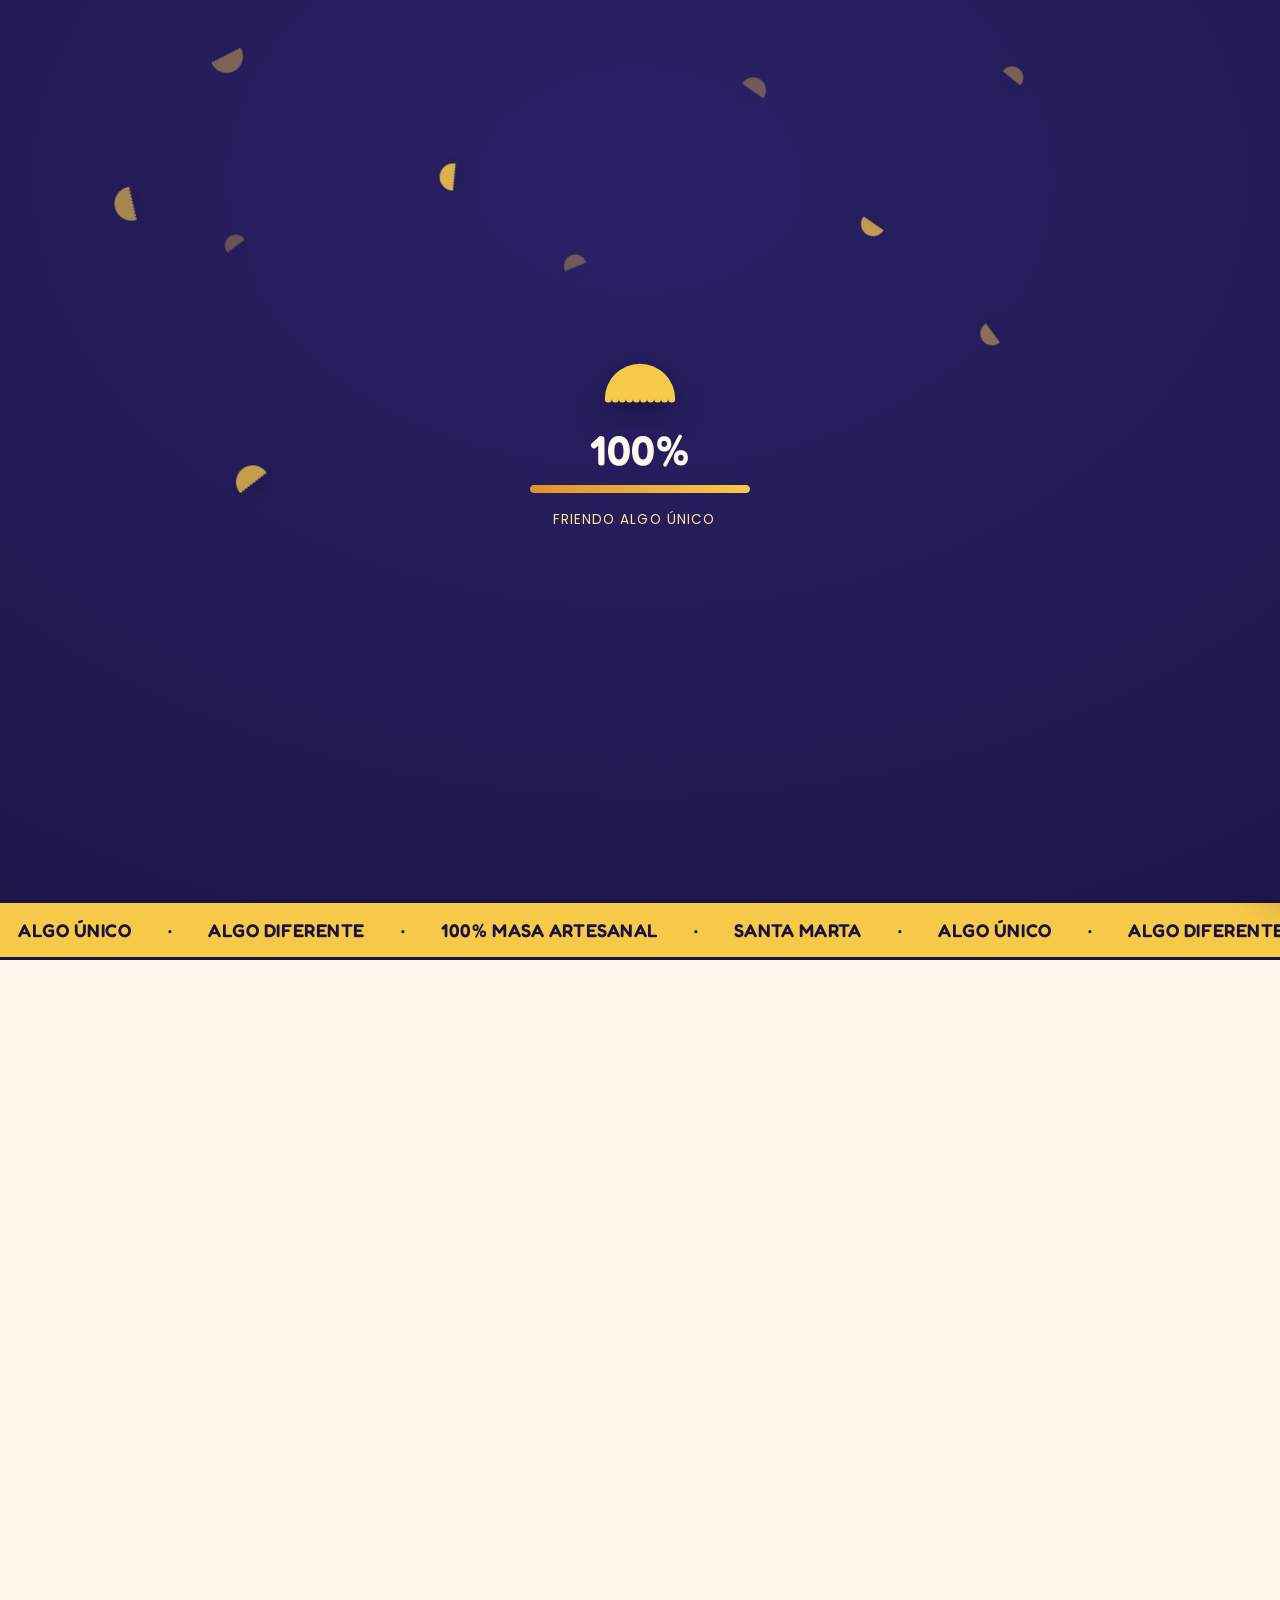
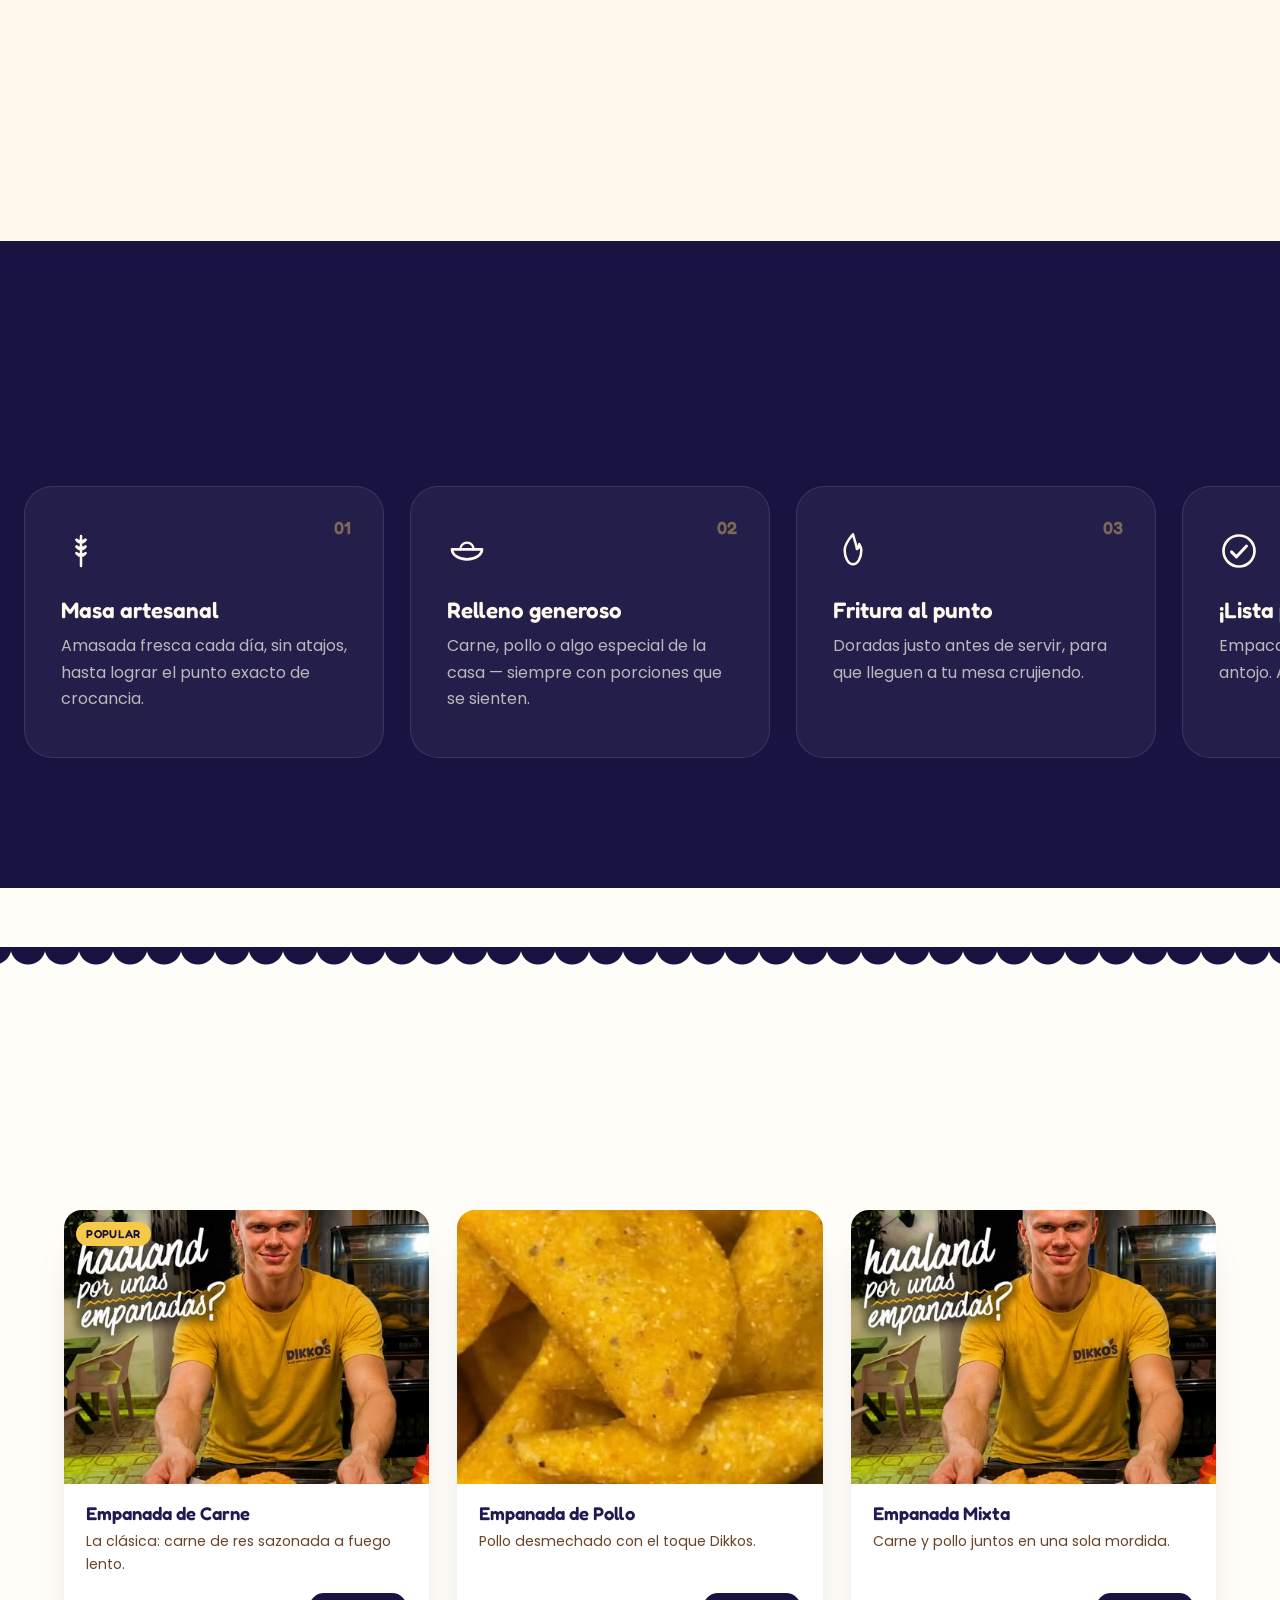
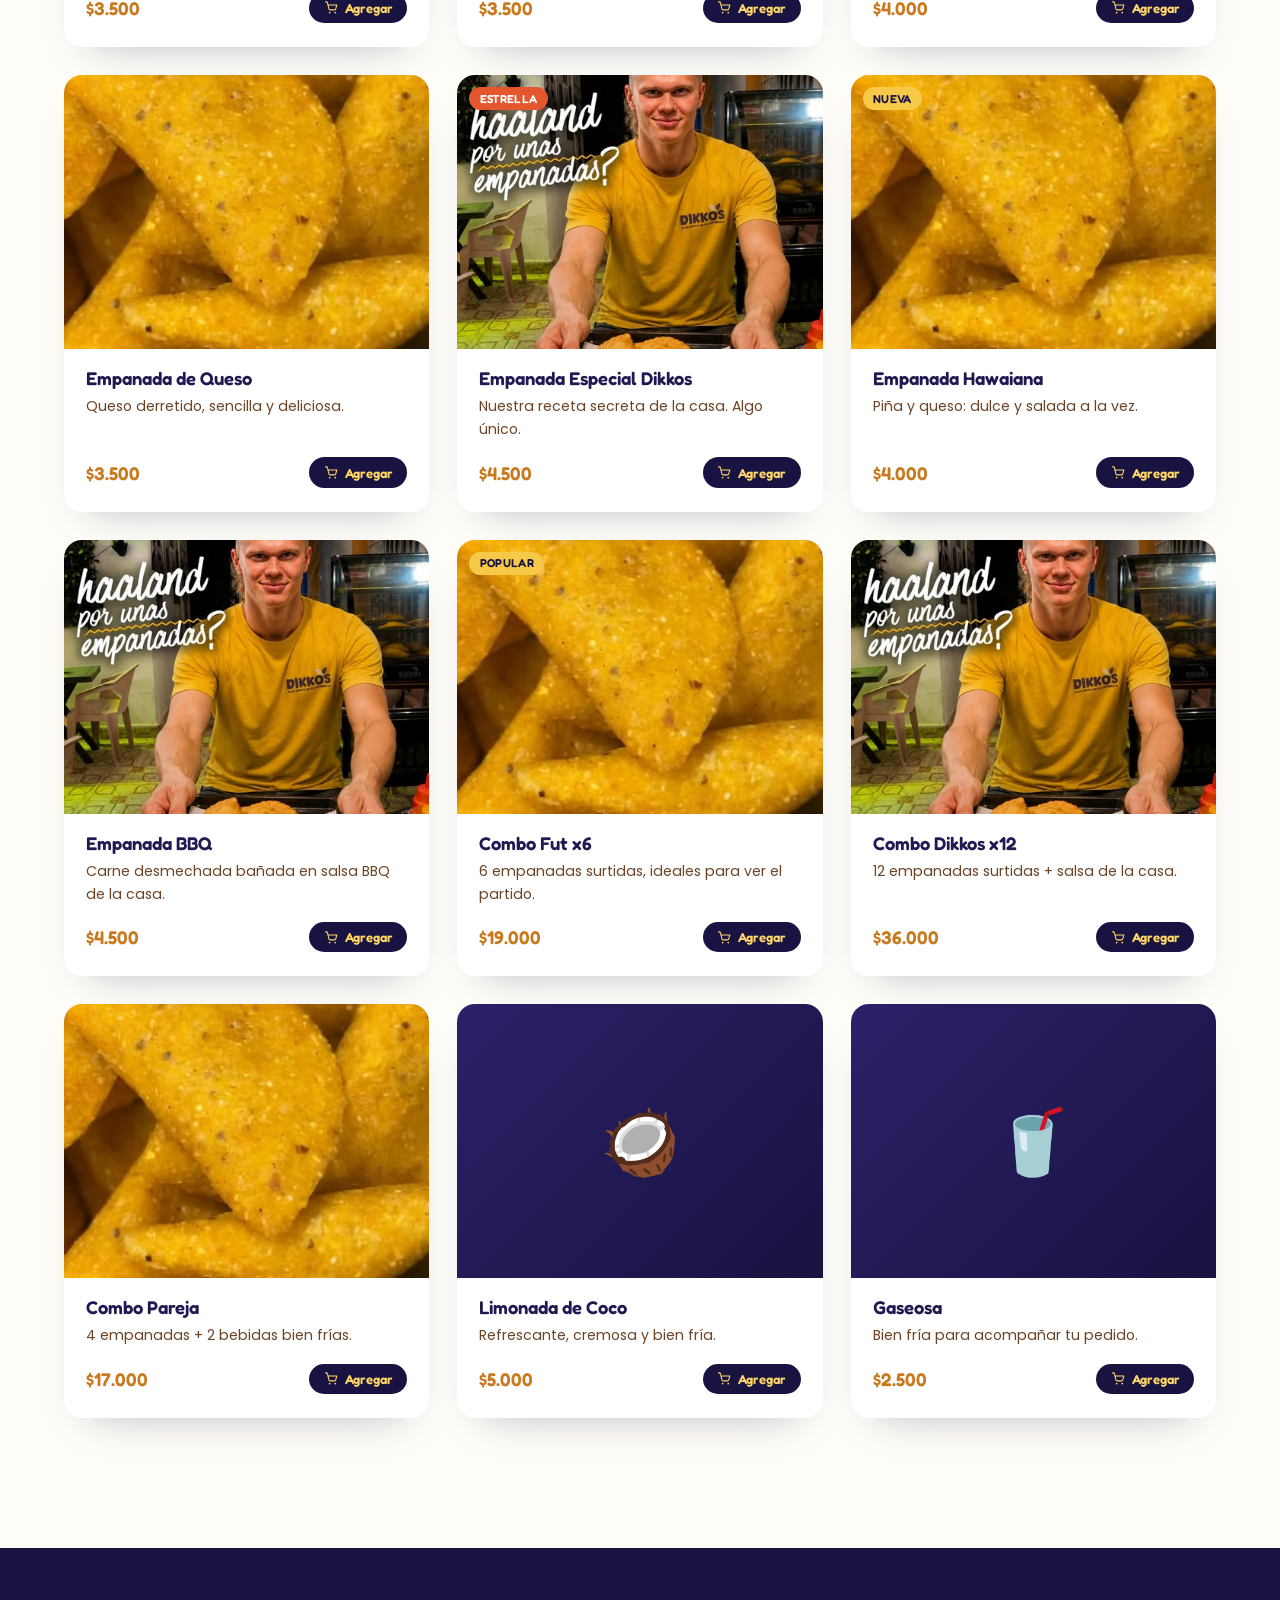
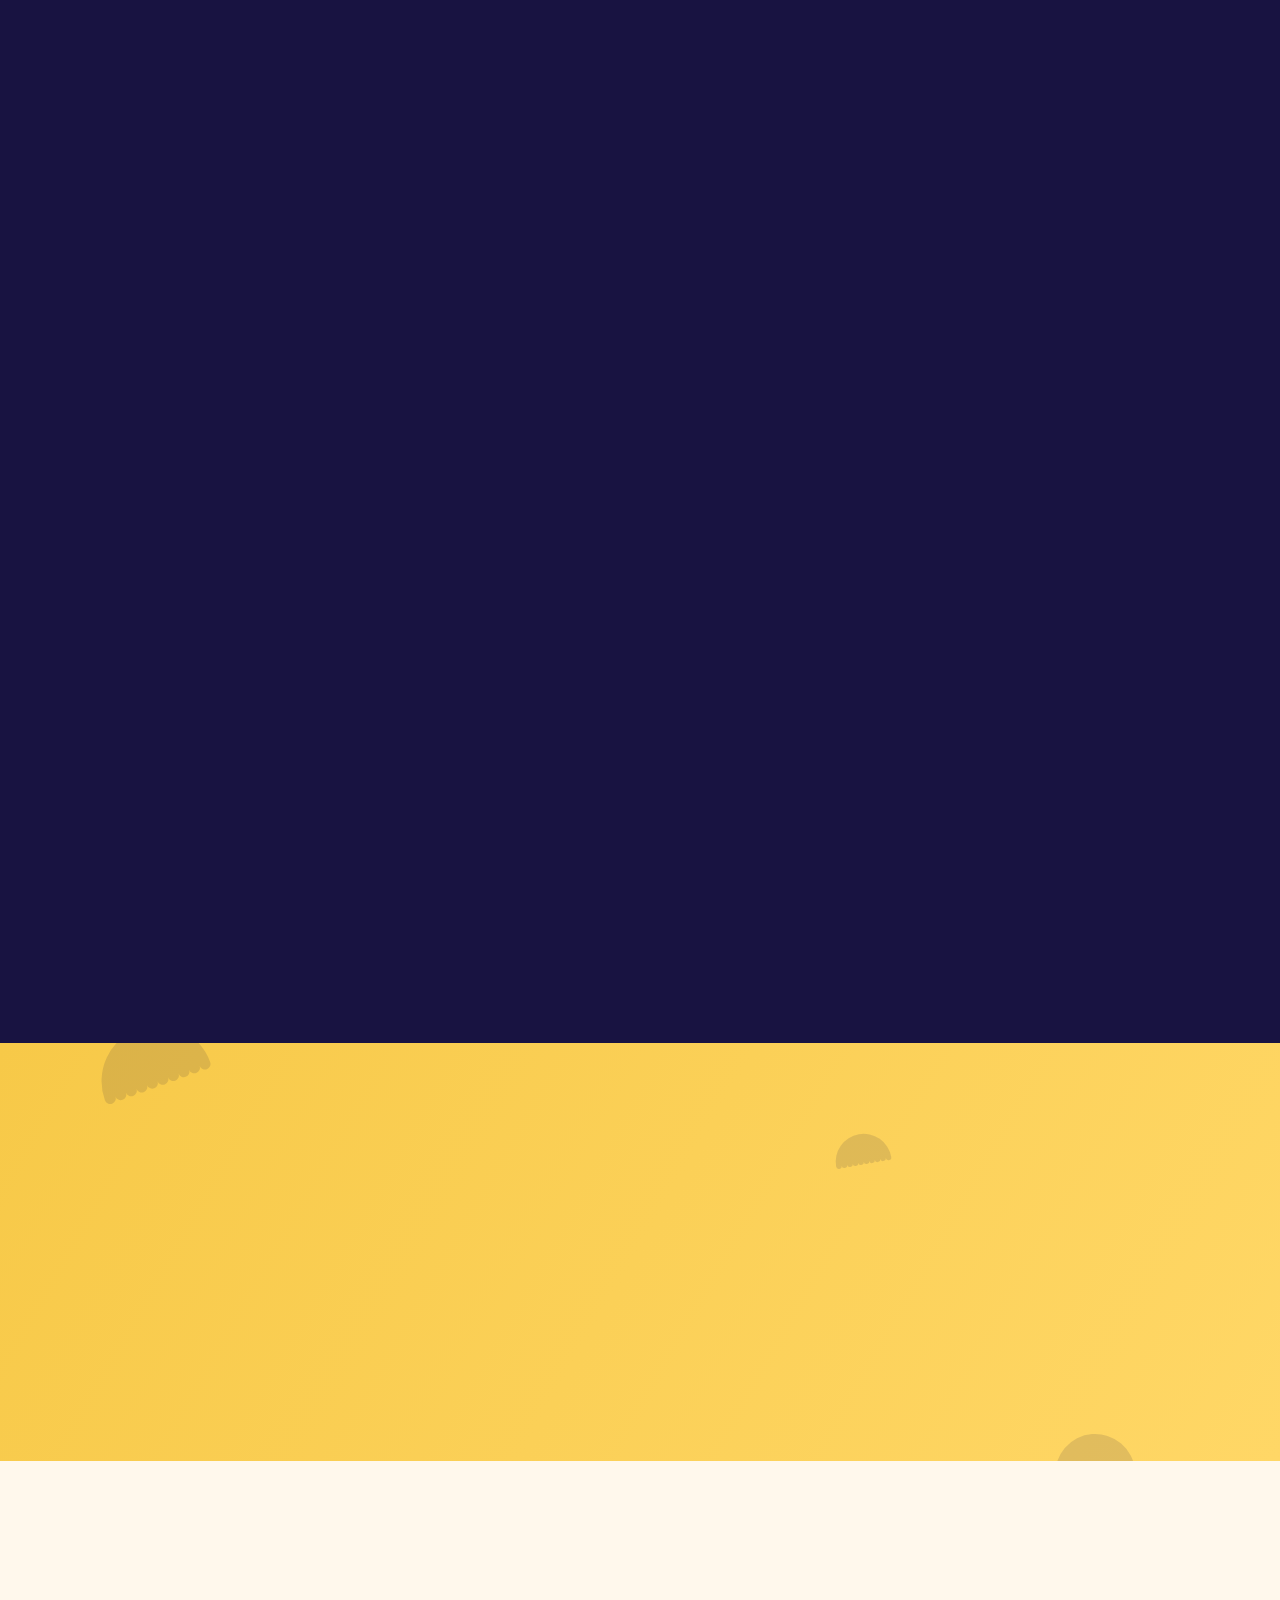
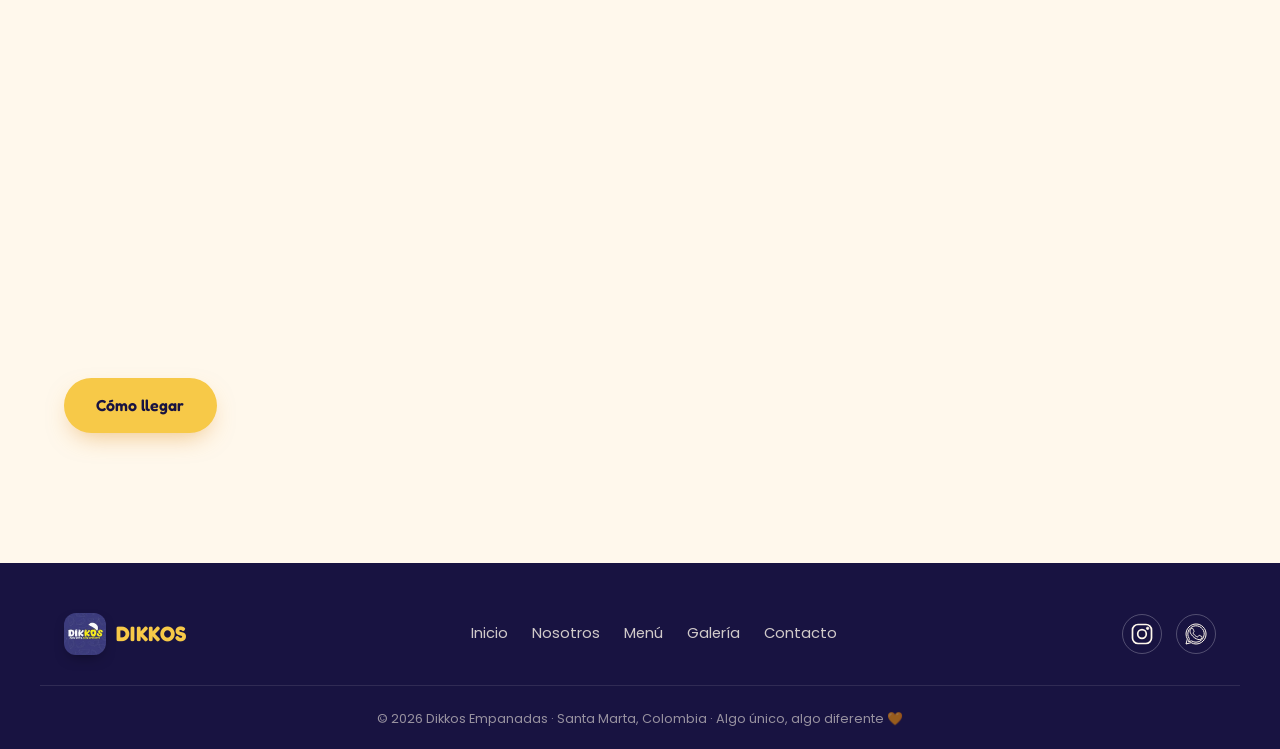
==== commit da341e3d: "Add files via upload" ====
--- a/index.html
+++ b/index.html
@@ -4,9 +4,9 @@
 <meta charset="UTF-8">
 <meta name="viewport" content="width=device-width, initial-scale=1.0, viewport-fit=cover">
 <title>Dikkos Empanadas — Algo único, algo diferente | Santa Marta</title>
-<meta name="description" content="Dikkos: las empanadas más crocantes de Santa Marta. Masa artesanal, relleno generoso y un sabor que no vas a encontrar en ningún otro lado. Pide por WhatsApp.">
+<meta name="description" content="Dikkos: las empanadas más crocantes de Santa Marta. Masa artesanal, relleno generoso y un sabor que no vas a encontrar en ningún otro lado. Pide en línea.">
 <meta property="og:title" content="Dikkos Empanadas — Algo único, algo diferente">
-<meta property="og:description" content="Las empanadas más crocantes de Santa Marta. Recién fritas, con relleno de autor. Pide ya por WhatsApp.">
+<meta property="og:description" content="Las empanadas más crocantes de Santa Marta. Recién fritas, con relleno de autor. Pide ya en línea.">
 <meta property="og:image" content="assets/img/logo.jpg">
 <meta property="og:type" content="website">
 <link rel="icon" href="assets/img/logo.jpg">
@@ -87,6 +87,9 @@
   <symbol id="icon-pencil" viewBox="0 0 24 24">
     <path d="M4 20l.9-3.9L15.6 5.4a1.6 1.6 0 0 1 2.3 0l.7.7a1.6 1.6 0 0 1 0 2.3L8 19.1 4 20z" fill="none" stroke="currentColor" stroke-width="1.6" stroke-linejoin="round"/>
     <path d="M14 7l3 3" stroke="currentColor" stroke-width="1.6"/>
+  </symbol>
+  <symbol id="icon-chat" viewBox="0 0 24 24">
+    <path d="M4 5.5h16a1 1 0 0 1 1 1V16a1 1 0 0 1-1 1H9l-4.4 3.3a.6.6 0 0 1-.96-.48V17H4a1 1 0 0 1-1-1V6.5a1 1 0 0 1 1-1z" fill="none" stroke="currentColor" stroke-width="1.6" stroke-linejoin="round"/>
   </symbol>
 </svg>
 
@@ -119,8 +122,8 @@
       <a href="#menu">Menú</a>
       <a href="#galeria">Galería</a>
       <a href="#contacto">Contacto</a>
-      <a class="nav-cta" href="https://wa.me/573015729100?text=Hola%20Dikkos!%20Quiero%20hacer%20un%20pedido%20%F0%9F%A7%A1" target="_blank" rel="noopener">
-        <svg class="ic-sm"><use href="#icon-whatsapp"/></svg> Pedir ahora
+      <a class="nav-cta" href="#menu">
+        <svg class="ic-sm"><use href="#icon-cart"/></svg> Pedir ahora
       </a>
     </nav>
     <div class="header-actions">
@@ -128,9 +131,9 @@
         <svg><use href="#icon-cart"/></svg>
         <span class="cart-count" id="cartCount">0</span>
       </button>
-      <button class="icon-btn admin-btn" id="adminBtn" aria-label="Acceso administrador" aria-haspopup="dialog">
+      <a class="icon-btn admin-btn" href="admin.html" aria-label="Panel administrador">
         <svg><use href="#icon-lock"/></svg>
-      </button>
+      </a>
     </div>
     <button class="hamburger" id="hamburger" aria-label="Abrir menú" aria-expanded="false">
       <span></span><span></span><span></span>
@@ -159,9 +162,9 @@
       <p class="hero-sub reveal">Empanadas recién fritas, crocantes por fuera y con relleno generoso por dentro. El antojo que Santa Marta pide todas las noches.</p>
       <div class="hero-actions reveal">
         <a href="#menu" class="btn btn-primary">Ver el menú</a>
-        <a href="https://wa.me/573015729100?text=Hola%20Dikkos!%20Quiero%20hacer%20un%20pedido%20%F0%9F%A7%A1" target="_blank" rel="noopener" class="btn btn-ghost">
-          <svg class="ic-sm"><use href="#icon-whatsapp"/></svg> Pedir por WhatsApp
-        </a>
+        <button type="button" id="heroCartBtn" class="btn btn-ghost">
+          <svg class="ic-sm"><use href="#icon-cart"/></svg> Ver mi carrito
+        </button>
       </div>
     </div>
 
@@ -256,7 +259,7 @@
     <div class="wrap">
       <p class="eyebrow reveal center">Catálogo</p>
       <h2 class="reveal center">Nuestro menú</h2>
-      <p class="reveal center section-sub">Elige, antójate y pide por WhatsApp en un solo clic.</p>
+      <p class="reveal center section-sub">Elige, antójate y arma tu pedido en un solo clic.</p>
 
       <div class="catalog-filters reveal" id="catalogFilters">
         <button class="filter-btn is-active" data-filter="todas">Todas</button>
@@ -298,9 +301,9 @@
     <svg class="cta-float f3" viewBox="0 0 100 56" aria-hidden="true"><use href="#icon-empanada"/></svg>
     <div class="wrap">
       <h2 class="reveal center">¿Ya se te antojó?</h2>
-      <p class="reveal center">Escríbenos y te la dejamos calientita en minutos.</p>
-      <a href="https://wa.me/573015729100?text=Hola%20Dikkos!%20Quiero%20hacer%20un%20pedido%20%F0%9F%A7%A1" target="_blank" rel="noopener" class="btn btn-dark pulse reveal">
-        <svg class="ic-sm"><use href="#icon-whatsapp"/></svg> Pedir ya por WhatsApp
+      <p class="reveal center">Haz tu pedido en línea y te la dejamos calientita en minutos.</p>
+      <a href="#menu" class="btn btn-dark pulse reveal">
+        <svg class="ic-sm"><use href="#icon-cart"/></svg> Hacer mi pedido
       </a>
     </div>
   </section>
@@ -375,156 +378,70 @@
     <a href="#menu" class="btn btn-primary" id="cartEmptyCta">Ver el menú</a>
   </div>
   <div class="cart-foot" id="cartFoot">
-    <div class="cart-total"><span>Total</span><strong id="cartTotal">$0</strong></div>
-
-    <div class="field">
-      <label for="custName">Nombre</label>
-      <input type="text" id="custName" autocomplete="name" placeholder="Tu nombre">
-    </div>
-    <div class="field">
-      <label for="custPhone">Teléfono</label>
-      <input type="tel" id="custPhone" autocomplete="tel" placeholder="300 123 4567">
-    </div>
-    <div class="field">
-      <label for="custAddress">Dirección o punto de entrega (opcional)</label>
-      <input type="text" id="custAddress" autocomplete="street-address" placeholder="Ej. Cra 5 #10-20, o punto de encuentro">
-    </div>
-
-    <div class="field">
-      <label>Método de pago</label>
-      <div class="pay-method" id="payMethod">
-        <button type="button" class="pay-option is-active" data-method="contra_entrega">Contra entrega</button>
-        <button type="button" class="pay-option" data-method="online">Pagar en línea</button>
-      </div>
-    </div>
-
-    <p class="cart-order-error" id="cartOrderError" hidden>Escribe tu nombre y teléfono para continuar.</p>
-
-    <button type="button" class="btn btn-primary btn-block" id="cartCheckout">
-      <svg class="ic-sm"><use href="#icon-whatsapp"/></svg> Confirmar pedido
-    </button>
-    <button class="cart-clear" id="cartClear" type="button">Vaciar carrito</button>
+    <div class="cart-checkout-form" id="cartCheckoutForm">
+      <div class="cart-total"><span>Total</span><strong id="cartTotal">$0</strong></div>
+
+      <div class="field">
+        <label for="custName">Nombre</label>
+        <input type="text" id="custName" autocomplete="name" placeholder="Tu nombre">
+      </div>
+      <div class="field">
+        <label for="custPhone">Teléfono</label>
+        <input type="tel" id="custPhone" autocomplete="tel" placeholder="300 123 4567">
+      </div>
+      <div class="field">
+        <label for="custAddress">Dirección o punto de entrega (opcional)</label>
+        <input type="text" id="custAddress" autocomplete="street-address" placeholder="Ej. Cra 5 #10-20, o punto de encuentro">
+      </div>
+
+      <div class="field">
+        <label>Método de pago</label>
+        <div class="pay-method" id="payMethod">
+          <button type="button" class="pay-option is-active" data-method="contra_entrega">Contra entrega</button>
+          <button type="button" class="pay-option" data-method="online">Pagar en línea</button>
+        </div>
+      </div>
+
+      <p class="cart-order-error" id="cartOrderError" hidden></p>
+
+      <button type="button" class="btn btn-primary btn-block" id="cartCheckout">
+        <svg class="ic-sm"><use href="#icon-check"/></svg> Confirmar pedido
+      </button>
+      <button class="cart-clear" id="cartClear" type="button">Vaciar carrito</button>
+    </div>
+
+    <div class="cart-success" id="cartSuccess" hidden>
+      <svg class="ic-lg"><use href="#icon-check"/></svg>
+      <h4>¡Pedido recibido!</h4>
+      <p id="cartSuccessMsg"></p>
+      <button type="button" class="btn btn-primary btn-block" id="cartSuccessClose">Cerrar</button>
+    </div>
   </div>
 </aside>
 
-<!-- ============ LOGIN ADMINISTRADOR ============ -->
-<div class="ui-modal" id="adminLoginModal" role="dialog" aria-modal="true" aria-labelledby="adminLoginTitle" aria-hidden="true">
-  <button class="modal-close" id="adminLoginClose" aria-label="Cerrar">&times;</button>
-  <div class="admin-login-body">
-    <svg class="ic-lg"><use href="#icon-lock"/></svg>
-    <h3 id="adminLoginTitle">Acceso administrador</h3>
-    <p class="admin-login-sub">Solo para el equipo Dikkos. Gestiona el menú y los pedidos desde aquí.</p>
-
-    <p class="setup-notice" id="firebaseSetupNotice" hidden>
-      Falta conectar Firebase para activar el acceso. Revisa las instrucciones en <code>assets/js/firebase-config.js</code> y pega ahí la configuración de tu proyecto.
-    </p>
-
-    <form id="adminLoginForm" novalidate>
-      <p class="admin-error" id="adminError" hidden>Correo o contraseña incorrectos.</p>
-      <div class="field">
-        <label for="adminUser">Correo</label>
-        <input type="email" id="adminUser" autocomplete="username" required>
-      </div>
-      <div class="field">
-        <label for="adminPass">Contraseña</label>
-        <input type="password" id="adminPass" autocomplete="current-password" required>
-      </div>
-      <button type="submit" class="btn btn-primary btn-block">Ingresar</button>
-    </form>
-  </div>
-</div>
-
-<!-- ============ PANEL ADMINISTRADOR ============ -->
-<div class="ui-modal ui-modal-lg" id="adminPanelModal" role="dialog" aria-modal="true" aria-labelledby="adminPanelTitle" aria-hidden="true">
-  <button class="modal-close" id="adminPanelClose" aria-label="Cerrar">&times;</button>
-  <div class="admin-panel-head">
-    <h3 id="adminPanelTitle"><svg class="ic-sm"><use href="#icon-lock"/></svg> Panel administrador</h3>
-    <div class="admin-panel-actions admin-tab-panel" data-tab="productos" id="adminProductActions" hidden>
-      <button class="btn btn-primary btn-sm" id="adminAddProduct" type="button">+ Nuevo producto</button>
-      <button class="btn btn-outline btn-sm" id="adminRestore" type="button">Restaurar catálogo</button>
-    </div>
-    <button class="btn btn-dark btn-sm" id="adminLogout" type="button">Cerrar sesión</button>
-  </div>
-
-  <div class="admin-tabs" id="adminTabs">
-    <button type="button" class="admin-tab is-active" data-tab="pedidos">Pedidos<span class="admin-tab-badge" id="ordersNewBadge" hidden>0</span></button>
-    <button type="button" class="admin-tab" data-tab="productos">Productos</button>
-  </div>
-
-  <p class="admin-note admin-tab-panel" data-tab="pedidos" id="ordersFirebaseNotice" hidden>
-    Los pedidos necesitan Firebase conectado. Revisa <code>assets/js/firebase-config.js</code> para activar esta sección.
-  </p>
-  <div class="admin-orders-list admin-tab-panel" data-tab="pedidos" id="adminOrdersList"></div>
-
-  <p class="admin-note admin-tab-panel" data-tab="productos" hidden>Los productos se guardan solo en este navegador (no dependen de Firebase), así que edítalos desde el mismo equipo/navegador que usas para publicar la página.</p>
-  <div class="admin-product-list admin-tab-panel" data-tab="productos" id="adminProductList" hidden></div>
-</div>
-
-<!-- ============ EDITOR DE PRODUCTO ============ -->
-<div class="ui-modal ui-modal-lg" id="productEditorModal" role="dialog" aria-modal="true" aria-labelledby="productEditorTitle" aria-hidden="true">
-  <button class="modal-close" id="productEditorClose" aria-label="Cerrar">&times;</button>
-  <div class="editor-body">
-    <h3 id="productEditorTitle">Nuevo producto</h3>
-    <form id="productEditorForm" novalidate>
-      <input type="hidden" id="prodId">
-      <div class="field-row">
-        <div class="field">
-          <label for="prodName">Nombre</label>
-          <input type="text" id="prodName" required>
-        </div>
-        <div class="field">
-          <label for="prodCat">Categoría</label>
-          <select id="prodCat" required>
-            <option value="tradicionales">Tradicionales</option>
-            <option value="especiales">Especiales</option>
-            <option value="combos">Combos</option>
-            <option value="bebidas">Bebidas</option>
-          </select>
-        </div>
-      </div>
-      <div class="field">
-        <label for="prodDesc">Descripción</label>
-        <input type="text" id="prodDesc" required>
-      </div>
-      <div class="field-row">
-        <div class="field">
-          <label for="prodPrice">Precio (COP)</label>
-          <input type="number" id="prodPrice" min="0" step="100" required>
-        </div>
-        <div class="field">
-          <label for="prodEmoji">Emoji (si no hay foto)</label>
-          <input type="text" id="prodEmoji" maxlength="4" placeholder="🥤">
-        </div>
-      </div>
-      <div class="field">
-        <label for="prodImg">Ruta de la foto (opcional)</label>
-        <input type="text" id="prodImg" placeholder="assets/img/catalog/foto.jpg">
-      </div>
-      <div class="field-row">
-        <div class="field">
-          <label for="prodBadge">Etiqueta (opcional)</label>
-          <input type="text" id="prodBadge" placeholder="Popular">
-        </div>
-        <div class="field">
-          <label for="prodBadgeType">Color etiqueta</label>
-          <select id="prodBadgeType">
-            <option value="gold">Dorada</option>
-            <option value="red">Roja</option>
-          </select>
-        </div>
-      </div>
-      <div class="editor-actions">
-        <button type="submit" class="btn btn-primary">Guardar producto</button>
-        <button type="button" class="btn btn-outline" id="productEditorCancel">Cancelar</button>
-      </div>
-    </form>
-  </div>
-</div>
+<!-- ============ CHAT EN VIVO (por pedido) ============ -->
+<button class="chat-float" id="chatFloat" aria-label="Abrir chat con Dikkos" hidden>
+  <svg><use href="#icon-chat"/></svg>
+  <span class="chat-badge" id="chatBadge" hidden>0</span>
+</button>
+
+<aside class="chat-panel" id="chatPanel" role="dialog" aria-modal="true" aria-labelledby="chatTitle" aria-hidden="true">
+  <div class="cart-head">
+    <h3 id="chatTitle"><svg class="ic-sm"><use href="#icon-chat"/></svg> Chat con Dikkos</h3>
+    <button class="drawer-close" id="chatClose" aria-label="Cerrar chat">&times;</button>
+  </div>
+  <div class="chat-messages" id="chatMessages"></div>
+  <form class="chat-input-row" id="chatForm">
+    <input type="text" id="chatInput" placeholder="Escribe un mensaje..." autocomplete="off">
+    <button type="submit" class="chat-send" aria-label="Enviar mensaje"><svg><use href="#icon-arrow"/></svg></button>
+  </form>
+</aside>
 
 <script src="https://www.gstatic.com/firebasejs/10.14.1/firebase-app-compat.js"></script>
 <script src="https://www.gstatic.com/firebasejs/10.14.1/firebase-auth-compat.js"></script>
 <script src="https://www.gstatic.com/firebasejs/10.14.1/firebase-firestore-compat.js"></script>
 <script src="assets/js/firebase-config.js"></script>
+<script src="assets/js/shared.js"></script>
 <script src="assets/js/vendor/gsap.min.js"></script>
 <script src="assets/js/vendor/ScrollTrigger.min.js"></script>
 <script src="assets/js/vendor/lenis.min.js"></script>
--- a/assets/css/style.css
+++ b/assets/css/style.css
@@ -203,7 +203,6 @@
   transform:scale(0); transition:transform .3s var(--ease);
 }
 .cart-count.is-visible{ transform:scale(1); }
-.admin-btn.is-authed{ background:var(--gold-500); color:var(--navy-950); border-color:var(--gold-500); }
 
 .hamburger{
   display:none; flex-direction:column; gap:5px; background:none; border:none; padding:8px; z-index:90;
@@ -363,23 +362,15 @@
 .product-body p{ color:var(--cocoa-600); font-size:.88rem; margin:0 0 10px; flex:1; }
 .product-foot{ display:flex; align-items:center; justify-content:space-between; margin-top:auto; gap:10px; }
 .product-price{ font-family:var(--font-head); font-weight:600; color:var(--amber-700); font-size:1.15rem; }
-.product-actions{ display:flex; align-items:center; gap:8px; }
 .product-add{
-  width:38px; height:38px; border-radius:50%; border:none; flex:none;
+  display:flex; align-items:center; gap:6px; border:none; flex:none;
   background:var(--navy-950); color:var(--gold-400);
-  display:flex; align-items:center; justify-content:center;
+  padding:.55em 1.1em; border-radius:100px; font-family:var(--font-head); font-size:.82rem; font-weight:600;
   transition:background .3s, transform .3s var(--ease);
 }
-.product-add svg{ width:16px; height:16px; fill:currentColor; }
-.product-add:hover{ background:var(--amber-700); color:var(--white); transform:scale(1.08); }
-.product-add.is-added{ background:var(--gold-500); color:var(--navy-950); transform:scale(1.12); }
-.product-order{
-  display:flex; align-items:center; gap:6px; background:var(--navy-950); color:var(--gold-400);
-  padding:.55em 1.1em; border-radius:100px; font-size:.82rem; font-weight:600;
-  transition:background .3s, transform .3s var(--ease);
-}
-.product-order svg{ width:15px; height:15px; fill:currentColor; }
-.product-order:hover{ background:var(--amber-700); color:var(--white); transform:scale(1.05); }
+.product-add svg{ width:15px; height:15px; fill:currentColor; }
+.product-add:hover{ background:var(--amber-700); color:var(--white); transform:scale(1.05); }
+.product-add.is-added{ background:var(--gold-500); color:var(--navy-950); }
 
 /* ===================================================================
    GALLERY
@@ -499,13 +490,13 @@
 /* ===================================================================
    CARRITO (drawer)
 =================================================================== */
-.cart-drawer{
+.cart-drawer, .chat-panel{
   position:fixed; top:0; right:0; bottom:0; width:min(92vw,420px); z-index:300;
   background:var(--cream-50); box-shadow:-24px 0 50px -20px rgba(24,19,65,.45);
   display:flex; flex-direction:column;
   transform:translateX(100%); transition:transform .45s var(--ease);
 }
-.cart-drawer.is-open{ transform:translateX(0); }
+.cart-drawer.is-open, .chat-panel.is-open{ transform:translateX(0); }
 .cart-head{
   display:flex; align-items:center; justify-content:space-between;
   padding:22px 22px 16px; border-bottom:1px solid rgba(24,19,65,.1); flex:none;
@@ -531,9 +522,10 @@
 .cart-item-qty .qty-val{ min-width:18px; text-align:center; font-weight:600; font-family:var(--font-head); color:var(--navy-900); }
 .cart-empty{ flex:1; display:none; flex-direction:column; align-items:center; justify-content:center; gap:14px; text-align:center; padding:40px 26px; color:var(--cocoa-600); }
 .cart-empty svg{ stroke:var(--amber-700); fill:none; opacity:.5; }
-.cart-drawer.is-cart-empty .cart-items{ display:none; }
-.cart-drawer.is-cart-empty .cart-empty{ display:flex; }
-.cart-drawer.is-cart-empty .cart-foot{ display:none; }
+.cart-drawer.is-cart-empty:not(.is-order-success) .cart-items{ display:none; }
+.cart-drawer.is-cart-empty:not(.is-order-success) .cart-empty{ display:flex; }
+.cart-drawer.is-cart-empty:not(.is-order-success) .cart-foot{ display:none; }
+.cart-drawer.is-order-success .cart-items{ display:none; }
 .cart-foot{ flex:none; padding:18px 22px 24px; border-top:1px solid rgba(24,19,65,.1); display:flex; flex-direction:column; gap:12px; }
 .cart-total{ display:flex; justify-content:space-between; align-items:center; font-family:var(--font-head); font-size:1.02rem; color:var(--navy-900); }
 .cart-total strong{ color:var(--amber-700); font-size:1.3rem; }
@@ -542,6 +534,11 @@
 .cart-foot .field{ margin-bottom:12px; }
 .cart-order-error{ background:rgba(228,87,46,.1); color:var(--red-500); border-radius:var(--radius-sm); padding:.6em .9em; font-size:.8rem; }
 
+.cart-success{ display:flex; flex-direction:column; align-items:center; gap:10px; text-align:center; padding:6px 4px 4px; }
+.cart-success svg{ stroke:#3f9142; fill:none; }
+.cart-success h4{ margin:0; font-size:1.1rem; }
+.cart-success p{ color:var(--cocoa-600); font-size:.88rem; margin:0 0 6px; }
+
 .pay-method{ display:flex; gap:8px; }
 .pay-option{
   flex:1; border:2px solid rgba(24,19,65,.15); background:var(--cream-100); color:var(--cocoa-800);
@@ -549,33 +546,6 @@
   transition:background .25s, border-color .25s, color .25s;
 }
 .pay-option.is-active{ background:var(--navy-950); border-color:var(--navy-950); color:var(--gold-400); }
-
-/* ===================================================================
-   MODALES (login admin, panel admin, editor de producto)
-=================================================================== */
-.ui-modal{
-  position:fixed; top:50%; left:50%; z-index:300;
-  width:min(92vw,440px); max-height:86vh; overflow-y:auto;
-  background:var(--white); border-radius:var(--radius-lg);
-  box-shadow:0 40px 70px -20px rgba(24,19,65,.5);
-  opacity:0; pointer-events:none;
-  transform:translate(-50%,-46%) scale(.96);
-  transition:opacity .35s var(--ease), transform .35s var(--ease);
-}
-.ui-modal.is-open{ opacity:1; pointer-events:auto; transform:translate(-50%,-50%) scale(1); }
-.ui-modal.ui-modal-lg{ width:min(94vw,760px); }
-.modal-close{
-  position:absolute; top:14px; right:16px; background:none; border:none;
-  font-size:1.7rem; line-height:1; color:var(--cocoa-600); z-index:2;
-}
-.modal-close:hover{ color:var(--navy-950); }
-
-.admin-login-body{ padding:40px 32px 34px; text-align:center; }
-.admin-login-body > svg{ stroke:var(--amber-700); fill:none; margin-bottom:8px; }
-.admin-login-body h3{ margin-bottom:.2em; }
-.admin-login-sub{ color:var(--cocoa-600); font-size:.86rem; margin-bottom:1.6em; }
-.admin-login-body form{ text-align:left; }
-.admin-error{ background:rgba(228,87,46,.1); color:var(--red-500); border-radius:var(--radius-sm); padding:.7em 1em; font-size:.84rem; margin-bottom:14px; }
 
 .field{ display:flex; flex-direction:column; gap:6px; margin-bottom:16px; }
 .field label{ font-family:var(--font-head); font-weight:600; font-size:.82rem; color:var(--navy-900); }
@@ -587,74 +557,40 @@
 .field input:focus, .field select:focus{ outline:none; border-color:var(--gold-500); }
 .field-row{ display:grid; grid-template-columns:1fr 1fr; gap:16px; }
 
-.admin-panel-head{
-  display:flex; align-items:center; justify-content:space-between; gap:14px; flex-wrap:wrap;
-  padding:26px 56px 18px 26px; border-bottom:1px solid rgba(24,19,65,.1);
-}
-.admin-panel-head h3{ display:flex; align-items:center; gap:8px; margin:0; font-size:1.15rem; }
-.admin-panel-head h3 svg{ stroke:var(--amber-700); fill:none; }
-.admin-panel-actions{ display:flex; gap:10px; flex-wrap:wrap; }
-.admin-note{ padding:14px 26px 0; font-size:.78rem; color:var(--cocoa-600); }
-.admin-note code{ background:rgba(24,19,65,.08); border-radius:4px; padding:.1em .4em; font-size:.92em; }
-
-.admin-tabs{ display:flex; gap:6px; padding:16px 26px 0; }
-.admin-tab{
-  position:relative; background:none; border:none; padding:.6em .2em; margin-right:22px;
-  font-family:var(--font-head); font-weight:600; font-size:.92rem; color:var(--cocoa-600);
-}
-.admin-tab.is-active{ color:var(--navy-950); box-shadow:inset 0 -2px 0 var(--gold-500); }
-.admin-tab-badge{
-  display:inline-flex; align-items:center; justify-content:center; min-width:18px; height:18px; padding:0 5px;
-  margin-left:6px; border-radius:100px; background:var(--red-500); color:var(--white);
-  font-size:.68rem; font-weight:700; vertical-align:2px;
-}
-
-.setup-notice{ background:rgba(224,147,44,.12); color:var(--amber-800); border-radius:var(--radius-sm); padding:.8em 1em; font-size:.82rem; margin-bottom:16px; text-align:left; }
-.setup-notice code{ background:rgba(24,19,65,.08); border-radius:4px; padding:.1em .4em; font-size:.92em; }
-
-.admin-orders-list{ padding:18px 26px 28px; display:flex; flex-direction:column; gap:14px; }
-.order-row{ border:1px solid rgba(24,19,65,.1); border-radius:var(--radius-sm); background:var(--cream-100); padding:16px 18px; border-left:4px solid rgba(24,19,65,.15); }
-.order-row.status-nuevo{ border-left-color:var(--red-500); }
-.order-row.status-preparando{ border-left-color:var(--amber-600); }
-.order-row.status-listo{ border-left-color:var(--gold-500); }
-.order-row.status-entregado{ border-left-color:#3f9142; }
-.order-row.status-cancelado{ border-left-color:rgba(24,19,65,.25); }
-.order-row-head{ display:flex; align-items:flex-start; justify-content:space-between; gap:12px; margin-bottom:8px; }
-.order-row-head h4{ margin:0; font-size:.98rem; font-family:var(--font-head); color:var(--navy-900); }
-.order-meta{ font-size:.78rem; color:var(--cocoa-600); }
-.order-status-badge{
-  flex:none; font-family:var(--font-head); font-size:.7rem; font-weight:700; letter-spacing:.02em;
-  text-transform:uppercase; padding:.35em .8em; border-radius:100px; background:var(--navy-950); color:var(--gold-400);
-}
-.order-items{ margin:0 0 8px; padding-left:18px; font-size:.86rem; color:var(--cocoa-800); }
-.order-items li{ list-style:disc; }
-.order-address{ font-size:.82rem; color:var(--cocoa-600); margin-bottom:8px; }
-.order-row-foot{ display:flex; justify-content:space-between; align-items:center; font-size:.86rem; margin-bottom:10px; }
-.order-total{ font-family:var(--font-head); font-weight:600; color:var(--amber-700); }
-.order-pay{ color:var(--cocoa-600); }
-.order-status-select{
-  width:100%; border:2px solid rgba(24,19,65,.15); border-radius:var(--radius-sm); padding:.55em .8em;
-  font-family:var(--font-body); font-size:.88rem; color:var(--cocoa-800); background:var(--white);
-}
-.admin-product-list{ padding:18px 26px 28px; display:flex; flex-direction:column; gap:12px; }
-.admin-product-row{ display:flex; align-items:center; gap:14px; padding:12px; border:1px solid rgba(24,19,65,.1); border-radius:var(--radius-sm); background:var(--cream-100); }
-.admin-product-row .thumb{ width:48px; height:48px; border-radius:10px; overflow:hidden; flex:none; background:var(--navy-950); display:flex; align-items:center; justify-content:center; }
-.admin-product-row .thumb img{ width:100%; height:100%; object-fit:cover; }
-.admin-product-row .thumb span{ font-size:1.3rem; }
-.admin-product-row .info{ flex:1; min-width:0; }
-.admin-product-row .info h4{ margin:0; font-size:.92rem; font-family:var(--font-head); color:var(--navy-900); overflow:hidden; text-overflow:ellipsis; white-space:nowrap; }
-.admin-product-row .info span{ font-size:.76rem; color:var(--cocoa-600); text-transform:capitalize; }
-.admin-product-row .price{ font-family:var(--font-head); font-weight:600; color:var(--amber-700); flex:none; }
-.admin-row-actions{ display:flex; gap:6px; flex:none; }
-.admin-row-actions button{ width:32px; height:32px; border-radius:50%; border:none; background:var(--white); display:flex; align-items:center; justify-content:center; color:var(--navy-900); box-shadow:0 4px 10px -4px rgba(24,19,65,.3); }
-.admin-row-actions button svg{ width:14px; height:14px; fill:none; stroke:currentColor; }
-.admin-row-actions .row-delete:hover{ background:var(--red-500); color:var(--white); }
-.admin-row-actions .row-edit:hover{ background:var(--gold-500); }
-.admin-empty-note{ text-align:center; color:var(--cocoa-600); padding:30px; }
-
-.editor-body{ padding:34px 32px 32px; }
-.editor-body h3{ margin-bottom:1em; }
-.editor-actions{ display:flex; gap:12px; margin-top:6px; }
+/* ===================================================================
+   CHAT EN VIVO (por pedido)
+=================================================================== */
+.chat-float{
+  position:fixed; right:24px; bottom:96px; z-index:70;
+  width:56px; height:56px; border-radius:50%; background:var(--navy-950); color:var(--gold-400);
+  display:flex; align-items:center; justify-content:center; border:none;
+  box-shadow:0 14px 30px -10px rgba(24,19,65,.5); transition:transform .3s var(--ease);
+}
+.chat-float:hover{ transform:translateY(-2px) scale(1.05); }
+.chat-float svg{ width:24px; height:24px; fill:none; stroke:currentColor; }
+.chat-badge{
+  position:absolute; top:-4px; right:-4px; min-width:20px; height:20px; padding:0 5px;
+  border-radius:100px; background:var(--red-500); color:var(--white);
+  font-family:var(--font-head); font-size:.72rem; font-weight:700;
+  display:flex; align-items:center; justify-content:center;
+}
+.chat-messages{ flex:1; overflow-y:auto; padding:16px 18px; display:flex; flex-direction:column; gap:10px; }
+.chat-empty-note{ text-align:center; color:var(--cocoa-600); font-size:.85rem; margin:auto; }
+.chat-msg{ max-width:78%; padding:.6em .9em; border-radius:16px; font-size:.9rem; line-height:1.4; word-break:break-word; }
+.chat-msg.is-customer{ align-self:flex-end; background:var(--gold-500); color:var(--navy-950); border-bottom-right-radius:4px; }
+.chat-msg.is-admin{ align-self:flex-start; background:var(--white); color:var(--cocoa-800); border:1px solid rgba(24,19,65,.1); border-bottom-left-radius:4px; }
+.chat-msg-meta{ display:block; font-size:.68rem; opacity:.65; margin-top:4px; }
+.chat-input-row{ display:flex; gap:8px; padding:14px 18px; border-top:1px solid rgba(24,19,65,.1); flex:none; }
+.chat-input-row input{
+  flex:1; border:2px solid rgba(24,19,65,.15); border-radius:100px; padding:.6em 1em;
+  font-family:var(--font-body); font-size:.9rem; background:var(--cream-100); color:var(--cocoa-800);
+}
+.chat-input-row input:focus{ outline:none; border-color:var(--gold-500); }
+.chat-send{
+  width:40px; height:40px; border-radius:50%; border:none; background:var(--navy-950); color:var(--gold-400);
+  display:flex; align-items:center; justify-content:center; flex:none;
+}
+.chat-send svg{ width:16px; height:16px; fill:none; stroke:currentColor; }
 
 /* ===================================================================
    RESPONSIVE
@@ -698,8 +634,6 @@
 
 @media (max-width:520px){
   .field-row{ grid-template-columns:1fr; }
-  .admin-product-row{ flex-wrap:wrap; }
-  .admin-panel-head{ padding-right:56px; }
 }
 
 @media (prefers-reduced-motion: reduce){
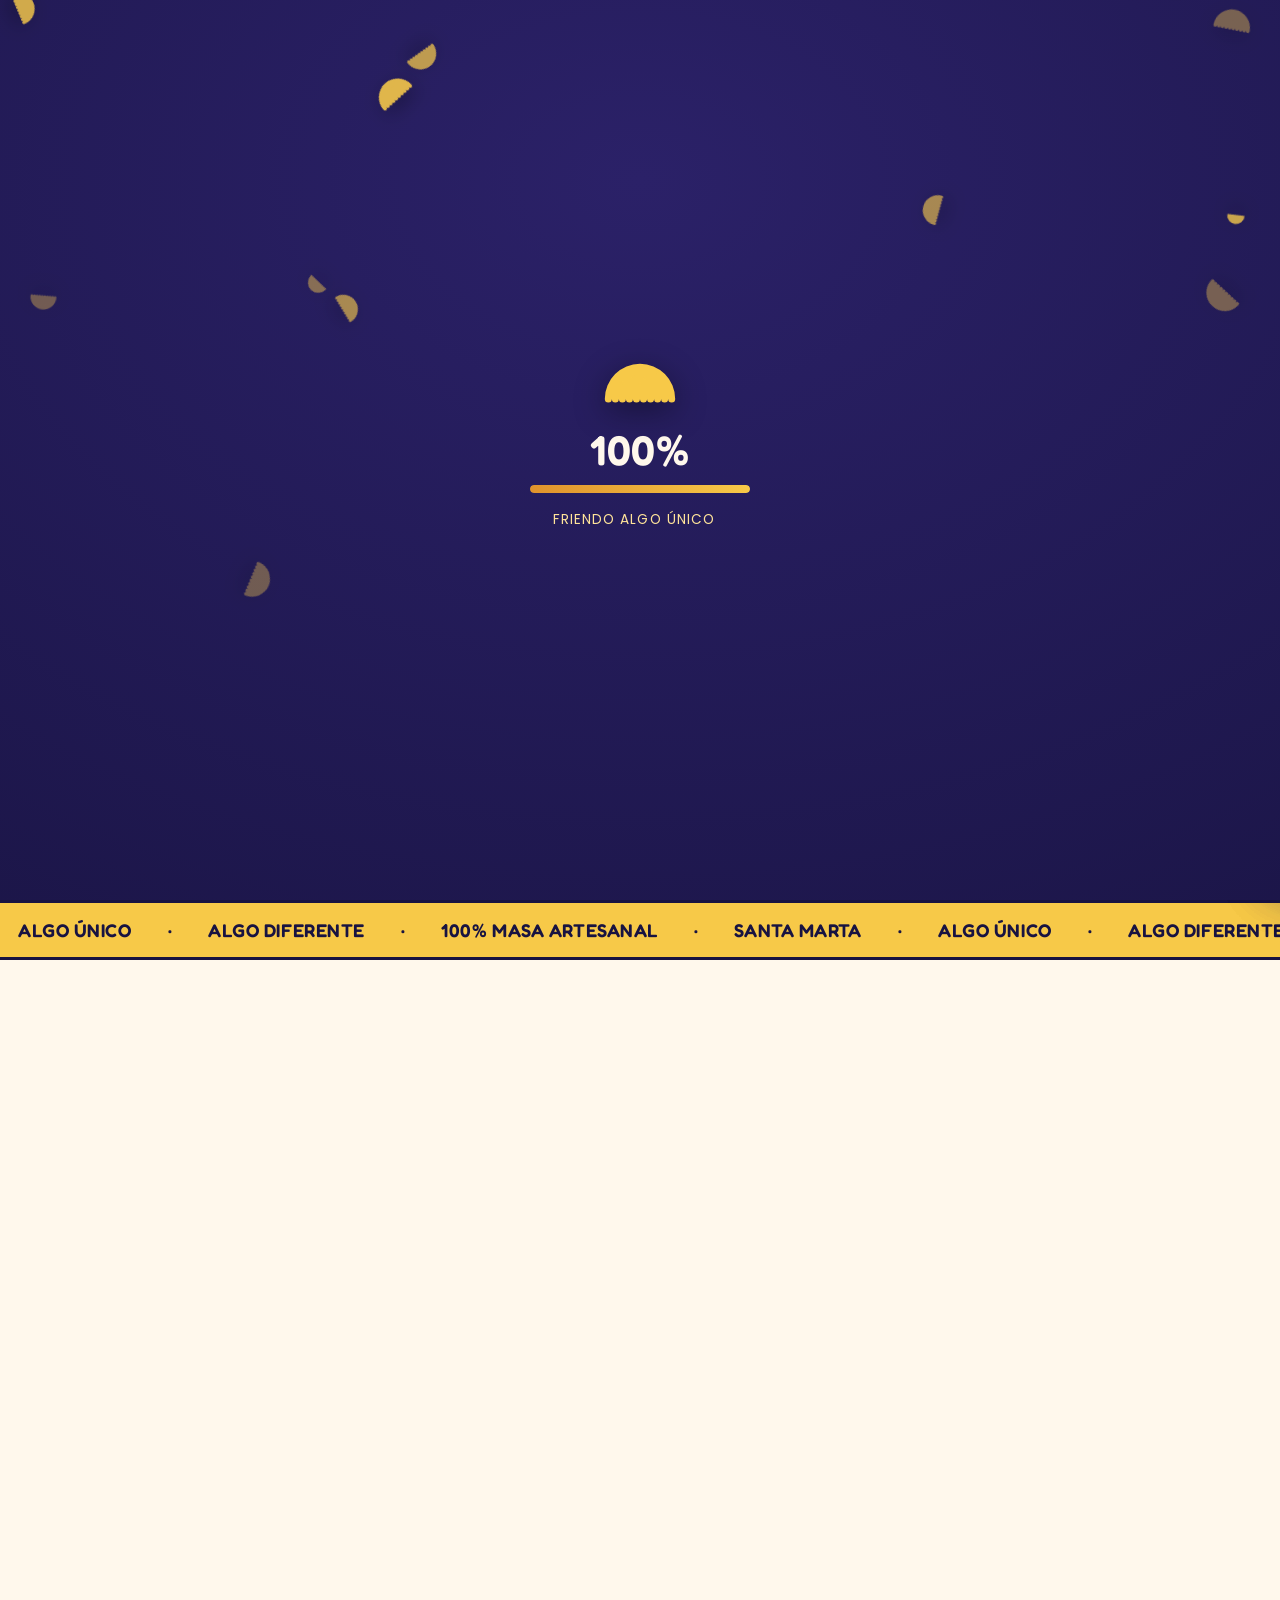
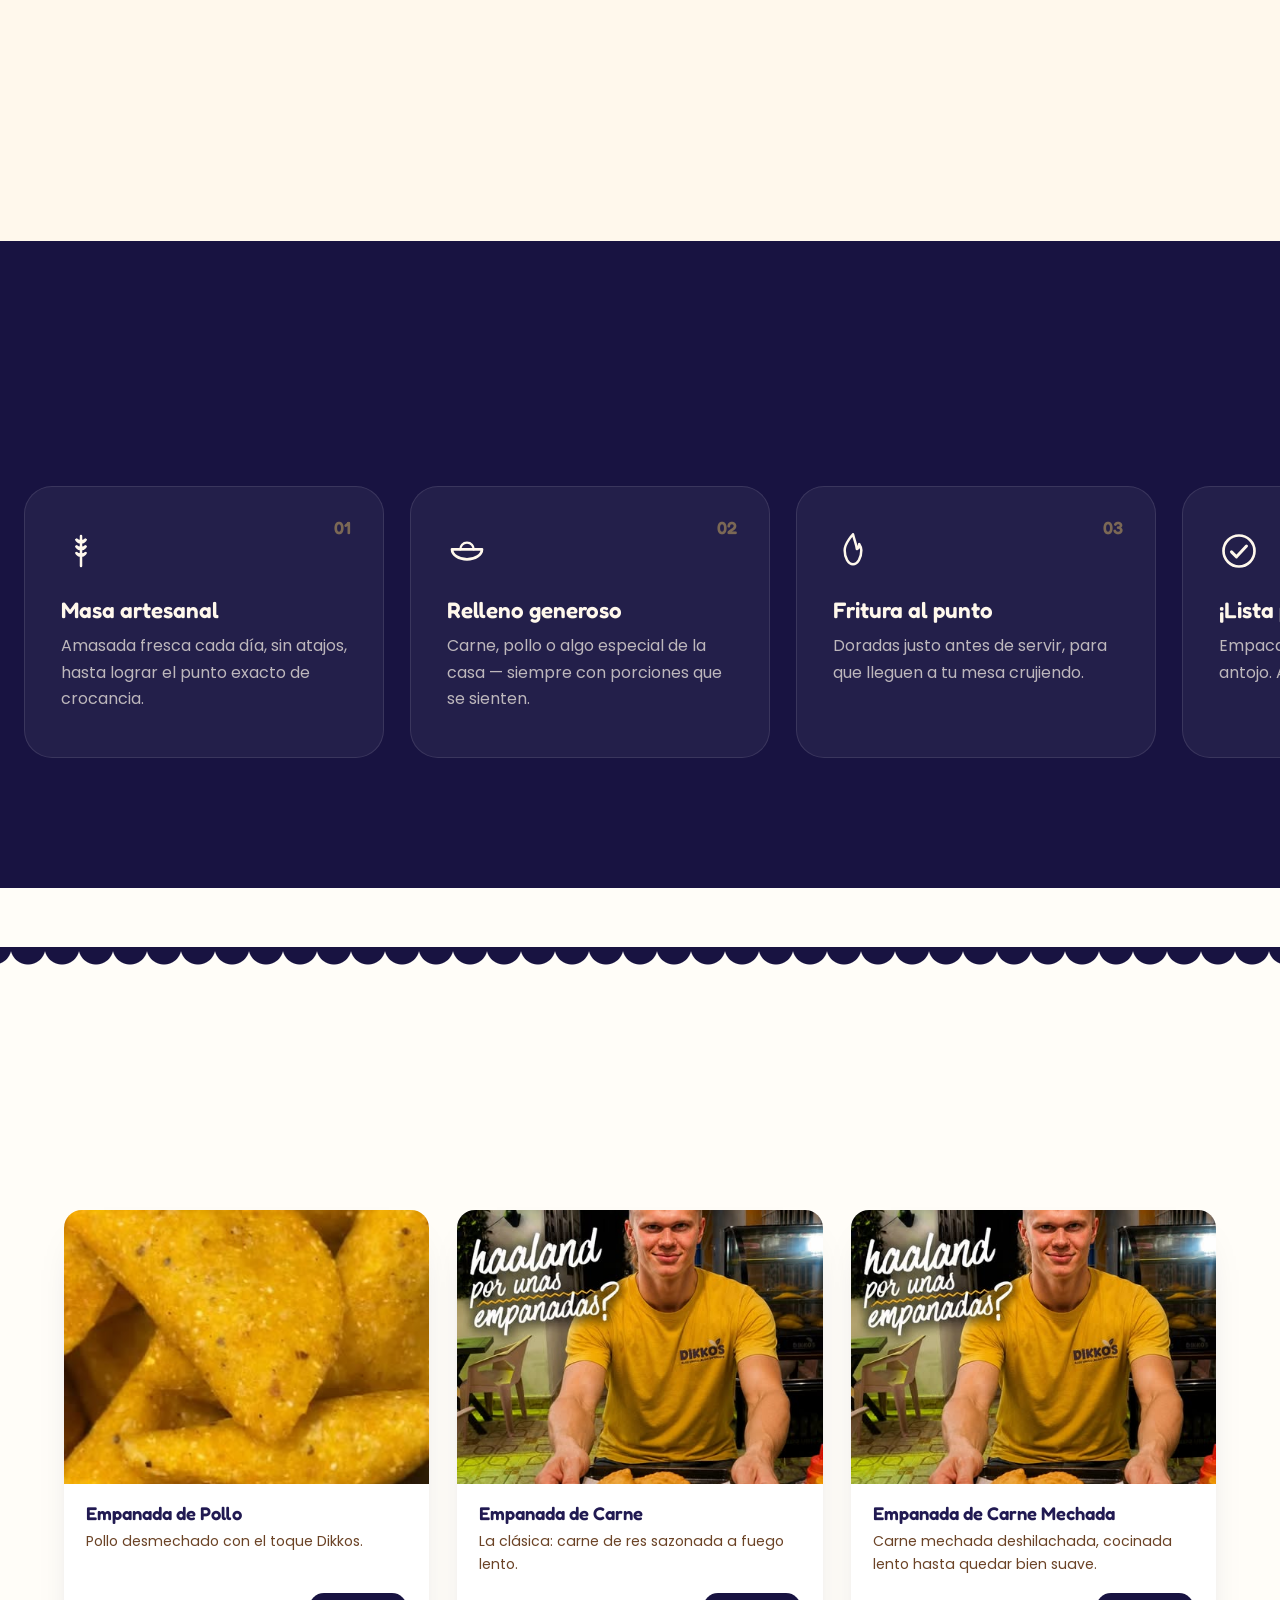
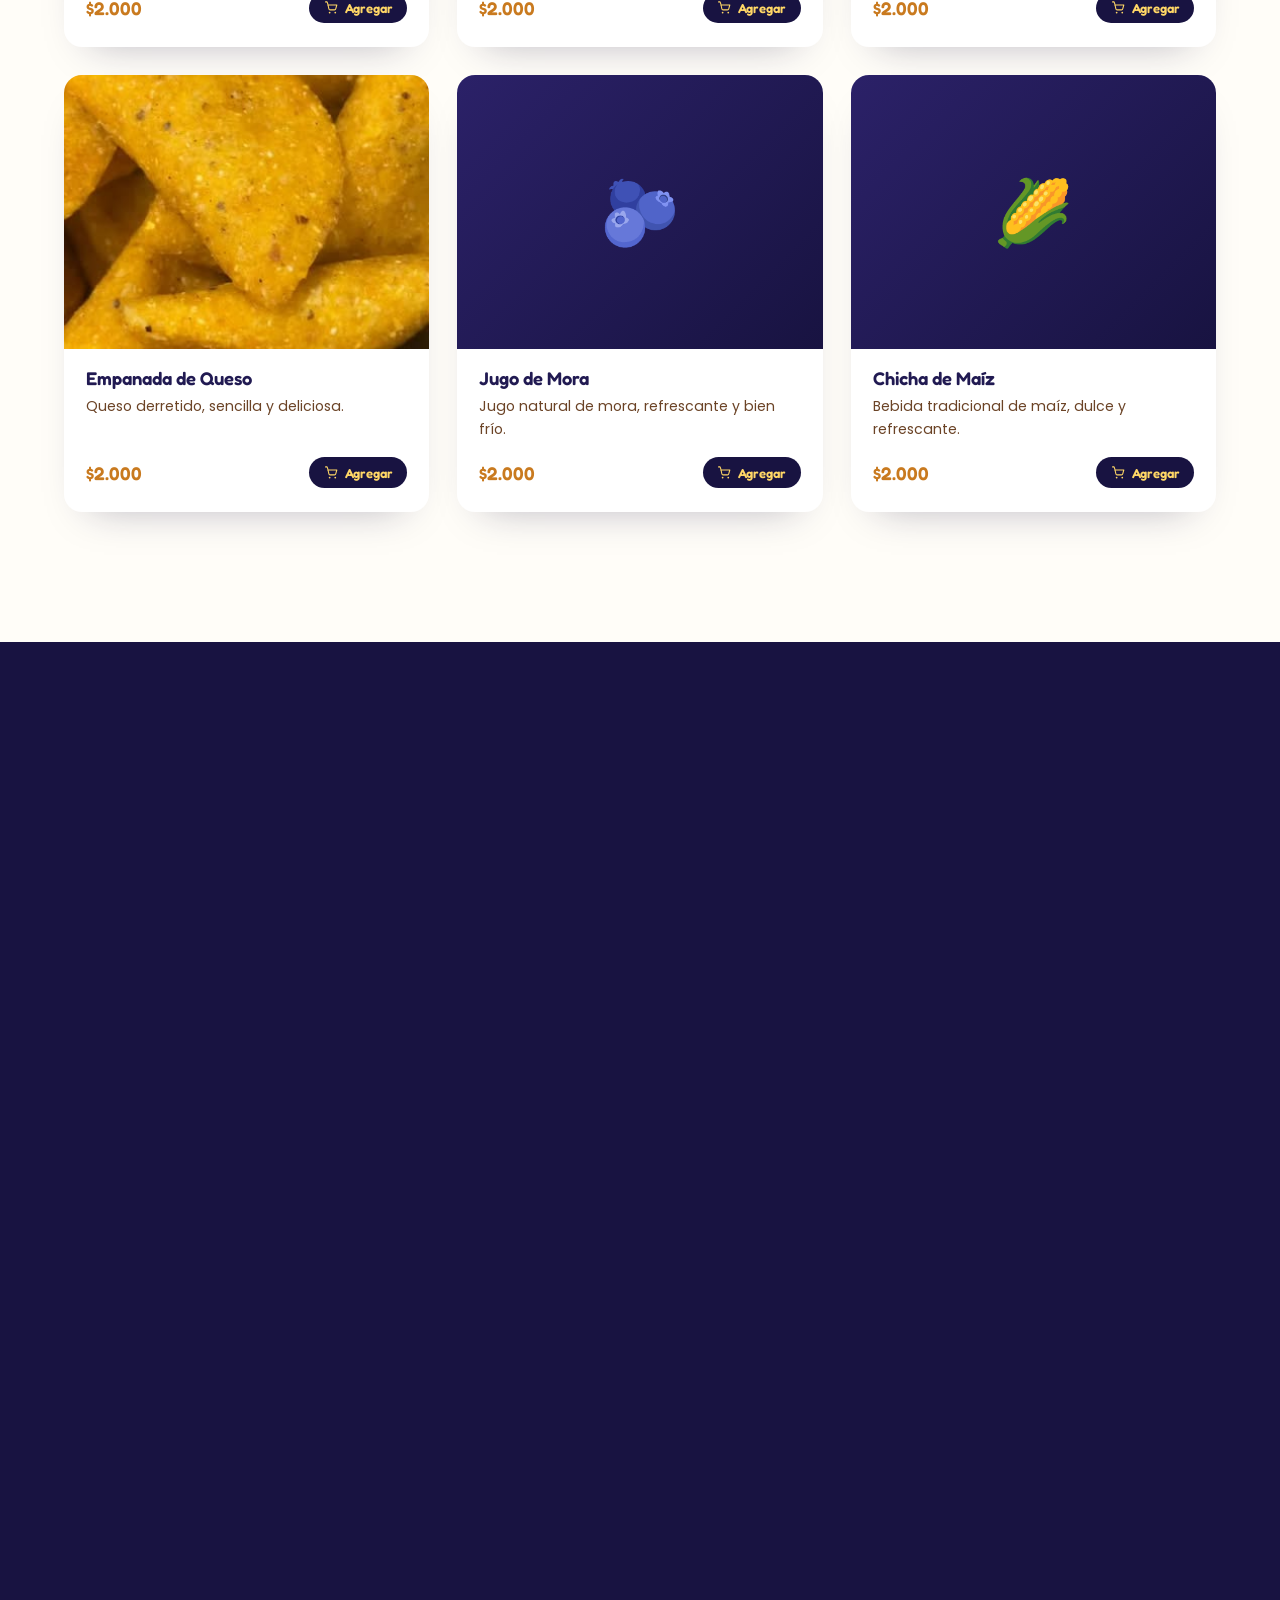
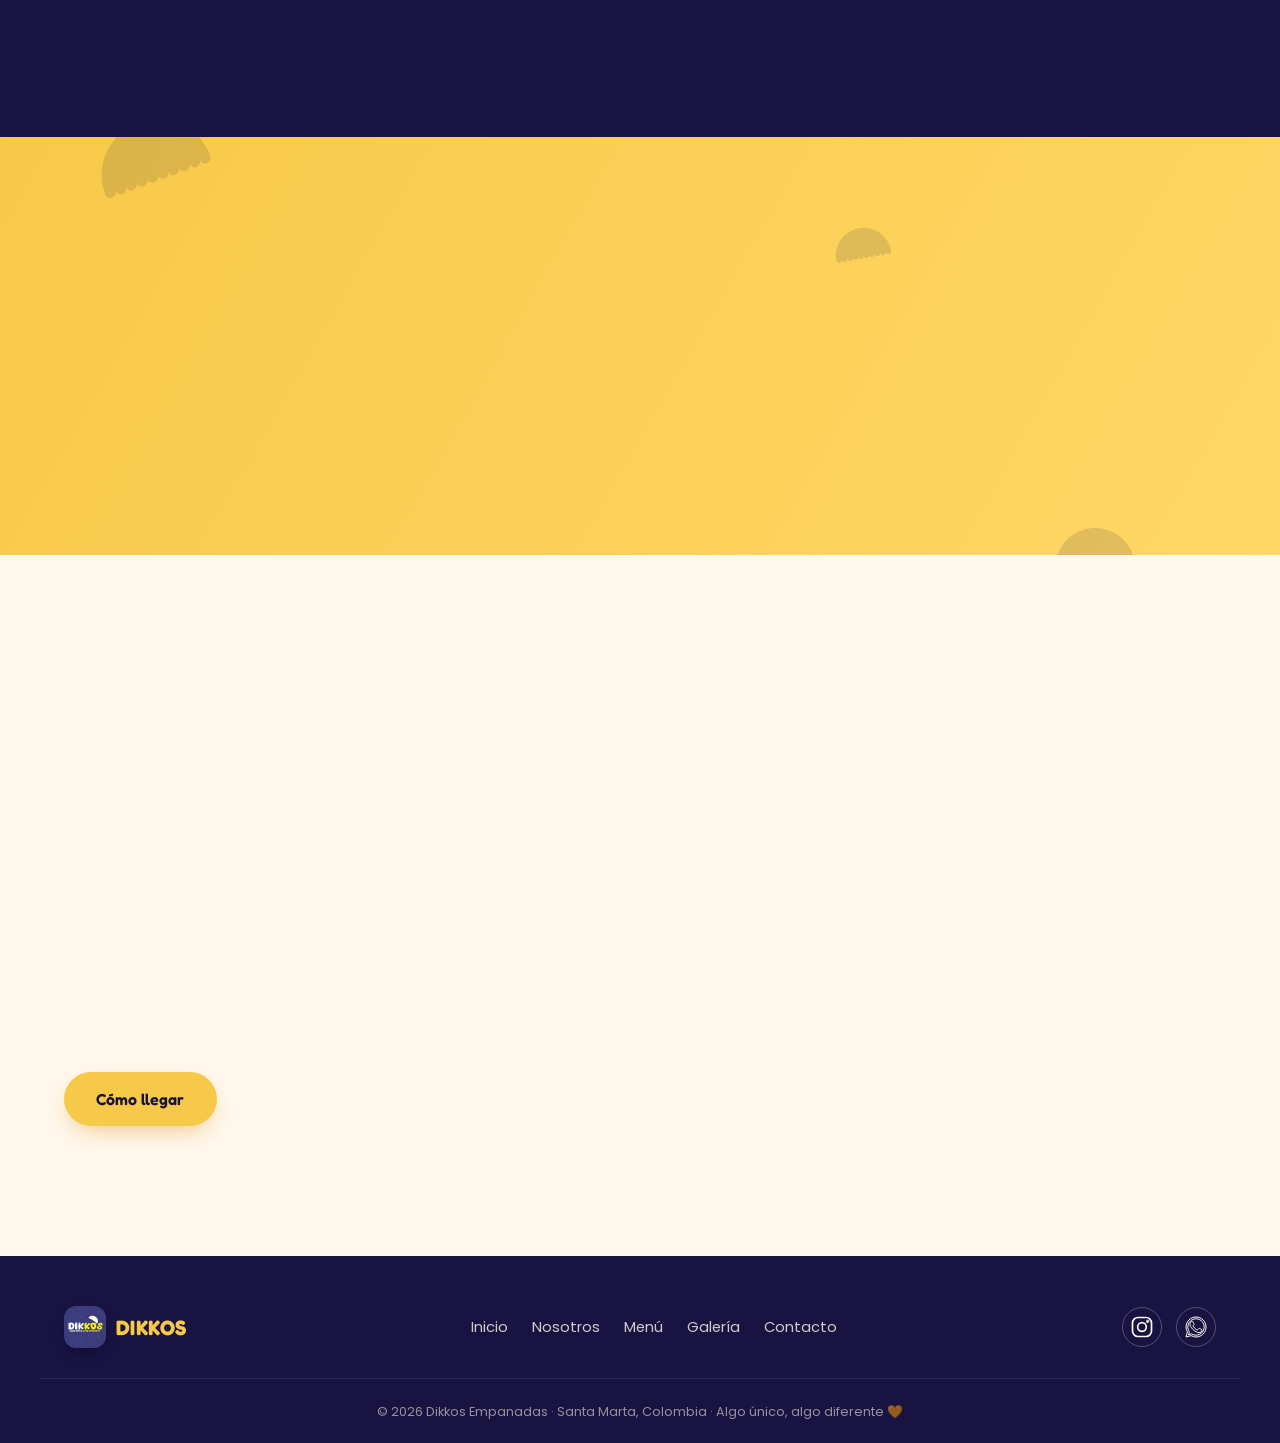
==== commit 903daf50: "Add files via upload" ====
--- a/index.html
+++ b/index.html
@@ -5,15 +5,61 @@
 <meta name="viewport" content="width=device-width, initial-scale=1.0, viewport-fit=cover">
 <title>Dikkos Empanadas — Algo único, algo diferente | Santa Marta</title>
 <meta name="description" content="Dikkos: las empanadas más crocantes de Santa Marta. Masa artesanal, relleno generoso y un sabor que no vas a encontrar en ningún otro lado. Pide en línea.">
+<meta name="robots" content="index, follow">
+<meta name="author" content="Dikkos Empanadas">
+<link rel="canonical" href="https://dikkos-empanadas.web.app/">
+
 <meta property="og:title" content="Dikkos Empanadas — Algo único, algo diferente">
 <meta property="og:description" content="Las empanadas más crocantes de Santa Marta. Recién fritas, con relleno de autor. Pide ya en línea.">
-<meta property="og:image" content="assets/img/logo.jpg">
+<meta property="og:image" content="https://dikkos-empanadas.web.app/assets/img/logo.jpg">
 <meta property="og:type" content="website">
+<meta property="og:url" content="https://dikkos-empanadas.web.app/">
+<meta property="og:site_name" content="Dikkos Empanadas">
+<meta property="og:locale" content="es_CO">
+
+<meta name="twitter:card" content="summary_large_image">
+<meta name="twitter:title" content="Dikkos Empanadas — Algo único, algo diferente">
+<meta name="twitter:description" content="Las empanadas más crocantes de Santa Marta. Recién fritas, con relleno de autor. Pide ya en línea.">
+<meta name="twitter:image" content="https://dikkos-empanadas.web.app/assets/img/logo.jpg">
+
+<meta name="theme-color" content="#181341">
 <link rel="icon" href="assets/img/logo.jpg">
+<link rel="apple-touch-icon" href="assets/img/logo.jpg">
+<link rel="manifest" href="manifest.json">
+
 <link rel="preconnect" href="https://fonts.googleapis.com">
 <link rel="preconnect" href="https://fonts.gstatic.com" crossorigin>
 <link href="https://fonts.googleapis.com/css2?family=Fredoka:wght@500;600;700&family=Poppins:wght@400;500;600;700;800&display=swap" rel="stylesheet">
 <link rel="stylesheet" href="assets/css/style.css">
+
+<script type="application/ld+json">
+{
+  "@context": "https://schema.org",
+  "@type": "Restaurant",
+  "name": "Dikkos Empanadas",
+  "image": "https://dikkos-empanadas.web.app/assets/img/logo.jpg",
+  "url": "https://dikkos-empanadas.web.app/",
+  "telephone": "+573015729100",
+  "priceRange": "$",
+  "servesCuisine": "Colombiana",
+  "address": {
+    "@type": "PostalAddress",
+    "addressLocality": "Santa Marta",
+    "addressRegion": "Magdalena",
+    "addressCountry": "CO"
+  },
+  "openingHoursSpecification": [
+    {
+      "@type": "OpeningHoursSpecification",
+      "dayOfWeek": ["Saturday", "Sunday", "Monday", "Tuesday", "Wednesday", "Thursday"],
+      "opens": "18:00",
+      "closes": "22:00"
+    }
+  ],
+  "menu": "https://dikkos-empanadas.web.app/#menu",
+  "sameAs": ["https://www.instagram.com/dikkos_sm/"]
+}
+</script>
 </head>
 <body>
 
@@ -91,6 +137,10 @@
   <symbol id="icon-chat" viewBox="0 0 24 24">
     <path d="M4 5.5h16a1 1 0 0 1 1 1V16a1 1 0 0 1-1 1H9l-4.4 3.3a.6.6 0 0 1-.96-.48V17H4a1 1 0 0 1-1-1V6.5a1 1 0 0 1 1-1z" fill="none" stroke="currentColor" stroke-width="1.6" stroke-linejoin="round"/>
   </symbol>
+  <symbol id="icon-user" viewBox="0 0 24 24">
+    <circle cx="12" cy="8" r="3.6" fill="none" stroke="currentColor" stroke-width="1.7"/>
+    <path d="M4.5 20c1-3.8 4.2-6 7.5-6s6.5 2.2 7.5 6" fill="none" stroke="currentColor" stroke-width="1.7" stroke-linecap="round"/>
+  </symbol>
 </svg>
 
 <!-- ============ PRELOADER ============ -->
@@ -104,8 +154,13 @@
   </div>
 </div>
 
-<!-- ============ SCROLL MASCOT (rolling empanada) ============ -->
+<!-- ============ SCROLL MASCOT (rolling empanada) — solo escritorio ============ -->
 <div class="scroll-mascot" id="scrollMascot" aria-hidden="true">
+  <svg viewBox="0 0 100 56"><use href="#icon-empanada"/></svg>
+</div>
+
+<!-- ============ MASCOTA MÓVIL — animación ambiente exclusiva de móvil ============ -->
+<div class="mobile-mascot" aria-hidden="true">
   <svg viewBox="0 0 100 56"><use href="#icon-empanada"/></svg>
 </div>
 
@@ -127,6 +182,9 @@
       </a>
     </nav>
     <div class="header-actions">
+      <button class="icon-btn account-btn" id="accountBtn" aria-label="Mi cuenta" aria-haspopup="dialog">
+        <svg><use href="#icon-user"/></svg>
+      </button>
       <button class="icon-btn cart-btn" id="cartBtn" aria-label="Ver carrito de compras" aria-haspopup="dialog">
         <svg><use href="#icon-cart"/></svg>
         <span class="cart-count" id="cartCount">0</span>
@@ -200,8 +258,8 @@
 
         <div class="stat-row">
           <div class="stat reveal">
-            <span class="stat-num" data-count="8">0</span><span class="stat-suffix">+</span>
-            <span class="stat-label">sabores en el menú</span>
+            <span class="stat-num" data-count="4">0</span>
+            <span class="stat-label">sabores de empanada</span>
           </div>
           <div class="stat reveal">
             <span class="stat-num" data-count="6">0</span>
@@ -251,6 +309,15 @@
         </article>
       </div>
     </div>
+    <div class="process-nav" id="processNav">
+      <button type="button" class="process-arrow" id="processPrev" aria-label="Paso anterior">
+        <svg class="ic-sm"><use href="#icon-arrow"/></svg>
+      </button>
+      <div class="process-dots" id="processDots"></div>
+      <button type="button" class="process-arrow is-next" id="processNext" aria-label="Paso siguiente">
+        <svg class="ic-sm"><use href="#icon-arrow"/></svg>
+      </button>
+    </div>
   </section>
 
   <!-- ============ CATÁLOGO (sección obligatoria) ============ -->
@@ -261,13 +328,7 @@
       <h2 class="reveal center">Nuestro menú</h2>
       <p class="reveal center section-sub">Elige, antójate y arma tu pedido en un solo clic.</p>
 
-      <div class="catalog-filters reveal" id="catalogFilters">
-        <button class="filter-btn is-active" data-filter="todas">Todas</button>
-        <button class="filter-btn" data-filter="tradicionales">Tradicionales</button>
-        <button class="filter-btn" data-filter="especiales">Especiales</button>
-        <button class="filter-btn" data-filter="combos">Combos</button>
-        <button class="filter-btn" data-filter="bebidas">Bebidas</button>
-      </div>
+      <div class="catalog-filters reveal" id="catalogFilters"></div>
 
       <div class="catalog-grid" id="catalogGrid" aria-live="polite"></div>
     </div>
@@ -402,7 +463,7 @@
         </div>
       </div>
 
-      <p class="cart-order-error" id="cartOrderError" hidden></p>
+      <p class="form-error" id="cartOrderError" hidden></p>
 
       <button type="button" class="btn btn-primary btn-block" id="cartCheckout">
         <svg class="ic-sm"><use href="#icon-check"/></svg> Confirmar pedido
@@ -435,6 +496,49 @@
     <input type="text" id="chatInput" placeholder="Escribe un mensaje..." autocomplete="off">
     <button type="submit" class="chat-send" aria-label="Enviar mensaje"><svg><use href="#icon-arrow"/></svg></button>
   </form>
+</aside>
+
+<!-- ============ MI CUENTA (login clientes) ============ -->
+<aside class="account-drawer" id="accountDrawer" role="dialog" aria-modal="true" aria-labelledby="accountTitle" aria-hidden="true">
+  <div class="cart-head">
+    <h3 id="accountTitle"><svg class="ic-sm"><use href="#icon-user"/></svg> Mi cuenta</h3>
+    <button class="drawer-close" id="accountClose" aria-label="Cerrar">&times;</button>
+  </div>
+
+  <div class="account-body">
+    <div class="account-auth" id="accountAuthView">
+      <div class="pay-method account-auth-tabs" id="accountAuthTabs">
+        <button type="button" class="pay-option is-active" data-mode="login">Iniciar sesión</button>
+        <button type="button" class="pay-option" data-mode="signup">Crear cuenta</button>
+      </div>
+
+      <p class="setup-notice" id="accountFirebaseNotice" hidden>
+        Los inicios de sesión aún no están activados. Vuelve a intentarlo más tarde.
+      </p>
+
+      <form id="accountAuthForm" novalidate>
+        <p class="form-error" id="accountAuthError" hidden></p>
+        <div class="field">
+          <label for="accountEmail">Correo</label>
+          <input type="email" id="accountEmail" autocomplete="email" required>
+        </div>
+        <div class="field">
+          <label for="accountPass">Contraseña</label>
+          <input type="password" id="accountPass" autocomplete="current-password" required minlength="6">
+        </div>
+        <button type="submit" class="btn btn-primary btn-block" id="accountSubmitBtn">Iniciar sesión</button>
+      </form>
+      <p class="account-auth-hint">Guarda tu carrito y tus chats con nosotros para verlos desde cualquier dispositivo.</p>
+    </div>
+
+    <div class="account-profile" id="accountProfileView" hidden>
+      <p class="account-email" id="accountEmailDisplay"></p>
+      <button type="button" class="btn btn-outline btn-block" id="accountLogout">Cerrar sesión</button>
+
+      <h4 class="account-section-title">Mis chats con Dikkos</h4>
+      <div class="account-chats-list" id="accountChatsList"></div>
+    </div>
+  </div>
 </aside>
 
 <script src="https://www.gstatic.com/firebasejs/10.14.1/firebase-app-compat.js"></script>
--- a/assets/css/style.css
+++ b/assets/css/style.css
@@ -154,6 +154,23 @@
 .scroll-mascot svg{ width:100%; fill:var(--gold-500); stroke:var(--amber-700); stroke-width:1; }
 @media (max-width:900px){ .scroll-mascot{ display:none; } }
 
+/* ---------- Mascota móvil: animación ambiente exclusiva de móvil ----------
+   El seguimiento de scroll de .scroll-mascot recalcula en cada frame de
+   scroll, algo costoso en celulares — por eso se apaga ahí. En su lugar,
+   en móvil se muestra esta versión: una animación CSS pura (sin JS, sin
+   listeners de scroll) que flota suavemente en una esquina fija. */
+.mobile-mascot{
+  display:none; position:fixed; left:16px; bottom:96px; width:40px; z-index:60;
+  pointer-events:none; filter:drop-shadow(0 8px 14px rgba(24,19,65,.4));
+  animation:mobileMascotBob 3.6s ease-in-out infinite;
+}
+.mobile-mascot svg{ width:100%; fill:var(--gold-500); stroke:var(--amber-700); stroke-width:1; }
+@keyframes mobileMascotBob{
+  0%,100%{ transform:translateY(0) rotate(-8deg); }
+  50%{ transform:translateY(-12px) rotate(8deg); }
+}
+@media (max-width:900px){ .mobile-mascot{ display:block; } }
+
 /* ===================================================================
    HEADER
 =================================================================== */
@@ -310,6 +327,33 @@
   position:absolute; top:30px; right:32px; font-family:var(--font-head); font-weight:600;
   font-size:1.1rem; color:rgba(255,215,102,.4);
 }
+
+/* ---------- Carrusel táctil (móvil) ----------
+   En escritorio esta sección se ancla (pin) y el track se desliza con el
+   scroll (ver initProcess en main.js). Ese truco no cabe en móvil: el
+   track completo (4 tarjetas) queda más ancho que la pantalla y, sin el
+   pin, quedaba cortado por "overflow:hidden" — los pasos 2 a 4 nunca se
+   veían. En móvil se reemplaza por un carrusel controlado 100% en
+   JavaScript (arrastre con el dedo vía Pointer Events + GSAP, no scroll
+   nativo): la tarjeta activa queda a tamaño completo y las vecinas se
+   ven más pequeñas y tenues — ese efecto de profundidad se actualiza en
+   cada frame mientras arrastras, no solo al soltar. */
+.process-nav{ display:none; align-items:center; justify-content:center; gap:18px; margin-top:18px; }
+.process-arrow{
+  width:42px; height:42px; border-radius:50%; flex:none;
+  border:1px solid rgba(255,255,255,.22); background:rgba(255,255,255,.05); color:var(--gold-400);
+  display:flex; align-items:center; justify-content:center; transition:background .25s, transform .15s;
+}
+.process-arrow svg{ fill:none; stroke:currentColor; transform:scaleX(-1); }
+.process-arrow.is-next svg{ transform:scaleX(1); }
+.process-arrow:active{ transform:scale(.9); }
+.process-arrow:disabled{ opacity:.3; }
+.process-dots{ display:flex; justify-content:center; gap:8px; }
+.process-dots span{
+  width:7px; height:7px; border-radius:50%; background:rgba(255,255,255,.25);
+  transition:background .3s, transform .3s; flex:none;
+}
+.process-dots span.is-active{ background:var(--gold-500); transform:scale(1.3); }
 
 /* ===================================================================
    CATALOG (mandatory section)
@@ -490,13 +534,13 @@
 /* ===================================================================
    CARRITO (drawer)
 =================================================================== */
-.cart-drawer, .chat-panel{
+.cart-drawer, .chat-panel, .account-drawer{
   position:fixed; top:0; right:0; bottom:0; width:min(92vw,420px); z-index:300;
   background:var(--cream-50); box-shadow:-24px 0 50px -20px rgba(24,19,65,.45);
   display:flex; flex-direction:column;
   transform:translateX(100%); transition:transform .45s var(--ease);
 }
-.cart-drawer.is-open, .chat-panel.is-open{ transform:translateX(0); }
+.cart-drawer.is-open, .chat-panel.is-open, .account-drawer.is-open{ transform:translateX(0); }
 .cart-head{
   display:flex; align-items:center; justify-content:space-between;
   padding:22px 22px 16px; border-bottom:1px solid rgba(24,19,65,.1); flex:none;
@@ -532,7 +576,9 @@
 .cart-clear{ background:none; border:none; color:var(--cocoa-600); font-size:.8rem; text-decoration:underline; text-underline-offset:3px; align-self:center; }
 .cart-clear:hover{ color:var(--red-500); }
 .cart-foot .field{ margin-bottom:12px; }
-.cart-order-error{ background:rgba(228,87,46,.1); color:var(--red-500); border-radius:var(--radius-sm); padding:.6em .9em; font-size:.8rem; }
+.form-error{ background:rgba(228,87,46,.1); color:var(--red-500); border-radius:var(--radius-sm); padding:.7em 1em; font-size:.84rem; margin-bottom:14px; }
+.setup-notice{ background:rgba(224,147,44,.12); color:var(--amber-800); border-radius:var(--radius-sm); padding:.8em 1em; font-size:.82rem; margin-bottom:16px; text-align:left; }
+.setup-notice code{ background:rgba(24,19,65,.08); border-radius:4px; padding:.1em .4em; font-size:.92em; }
 
 .cart-success{ display:flex; flex-direction:column; align-items:center; gap:10px; text-align:center; padding:6px 4px 4px; }
 .cart-success svg{ stroke:#3f9142; fill:none; }
@@ -593,6 +639,20 @@
 .chat-send svg{ width:16px; height:16px; fill:none; stroke:currentColor; }
 
 /* ===================================================================
+   MI CUENTA (login de clientes)
+=================================================================== */
+.account-body{ flex:1; overflow-y:auto; padding:20px 22px 26px; }
+.account-auth-tabs{ margin-bottom:18px; }
+.account-auth-hint{ font-size:.78rem; color:var(--cocoa-600); text-align:center; margin-top:14px; }
+.account-email{ font-family:var(--font-head); font-weight:600; color:var(--navy-900); margin-bottom:14px; word-break:break-all; }
+.account-section-title{ font-family:var(--font-head); font-size:.9rem; margin:24px 0 10px; color:var(--navy-900); }
+.account-chats-list{ display:flex; flex-direction:column; gap:10px; }
+.account-chat-row{ display:block; width:100%; text-align:left; background:var(--white); border:1px solid rgba(24,19,65,.08); border-radius:var(--radius-sm); padding:10px 14px; }
+.account-chat-row:hover{ background:var(--gold-300); }
+.account-chat-row h5{ margin:0; font-size:.86rem; font-family:var(--font-head); color:var(--navy-900); }
+.account-chat-row span{ font-size:.76rem; color:var(--cocoa-600); }
+
+/* ===================================================================
    RESPONSIVE
 =================================================================== */
 @media (max-width:1024px){
@@ -600,6 +660,20 @@
   .about-media{ max-width:420px; margin:0 auto; }
   .contact-grid{ grid-template-columns:1fr; }
   .gallery-grid{ grid-template-columns:repeat(3,1fr); grid-auto-rows:180px; }
+}
+
+@media (max-width:900px){
+  /* mismo punto de corte que el gsap.matchMedia de initProcess() en
+     main.js — por encima de 900px el pin de escritorio toma el control.
+     El arrastre lo maneja JS (Pointer Events + GSAP), así que aquí solo
+     se prepara el terreno: se recorta con overflow:hidden (como en
+     escritorio) y touch-action:pan-y deja que el scroll vertical de la
+     página siga funcionando normal mientras el gesto horizontal lo
+     captura el carrusel. */
+  .process-pin{ touch-action:pan-y; }
+  .process-track{ padding:0 24px 20px; touch-action:pan-y; will-change:transform; }
+  .process-step{ will-change:transform, opacity; }
+  .process-nav{ display:flex; }
 }
 
 @media (max-width:820px){
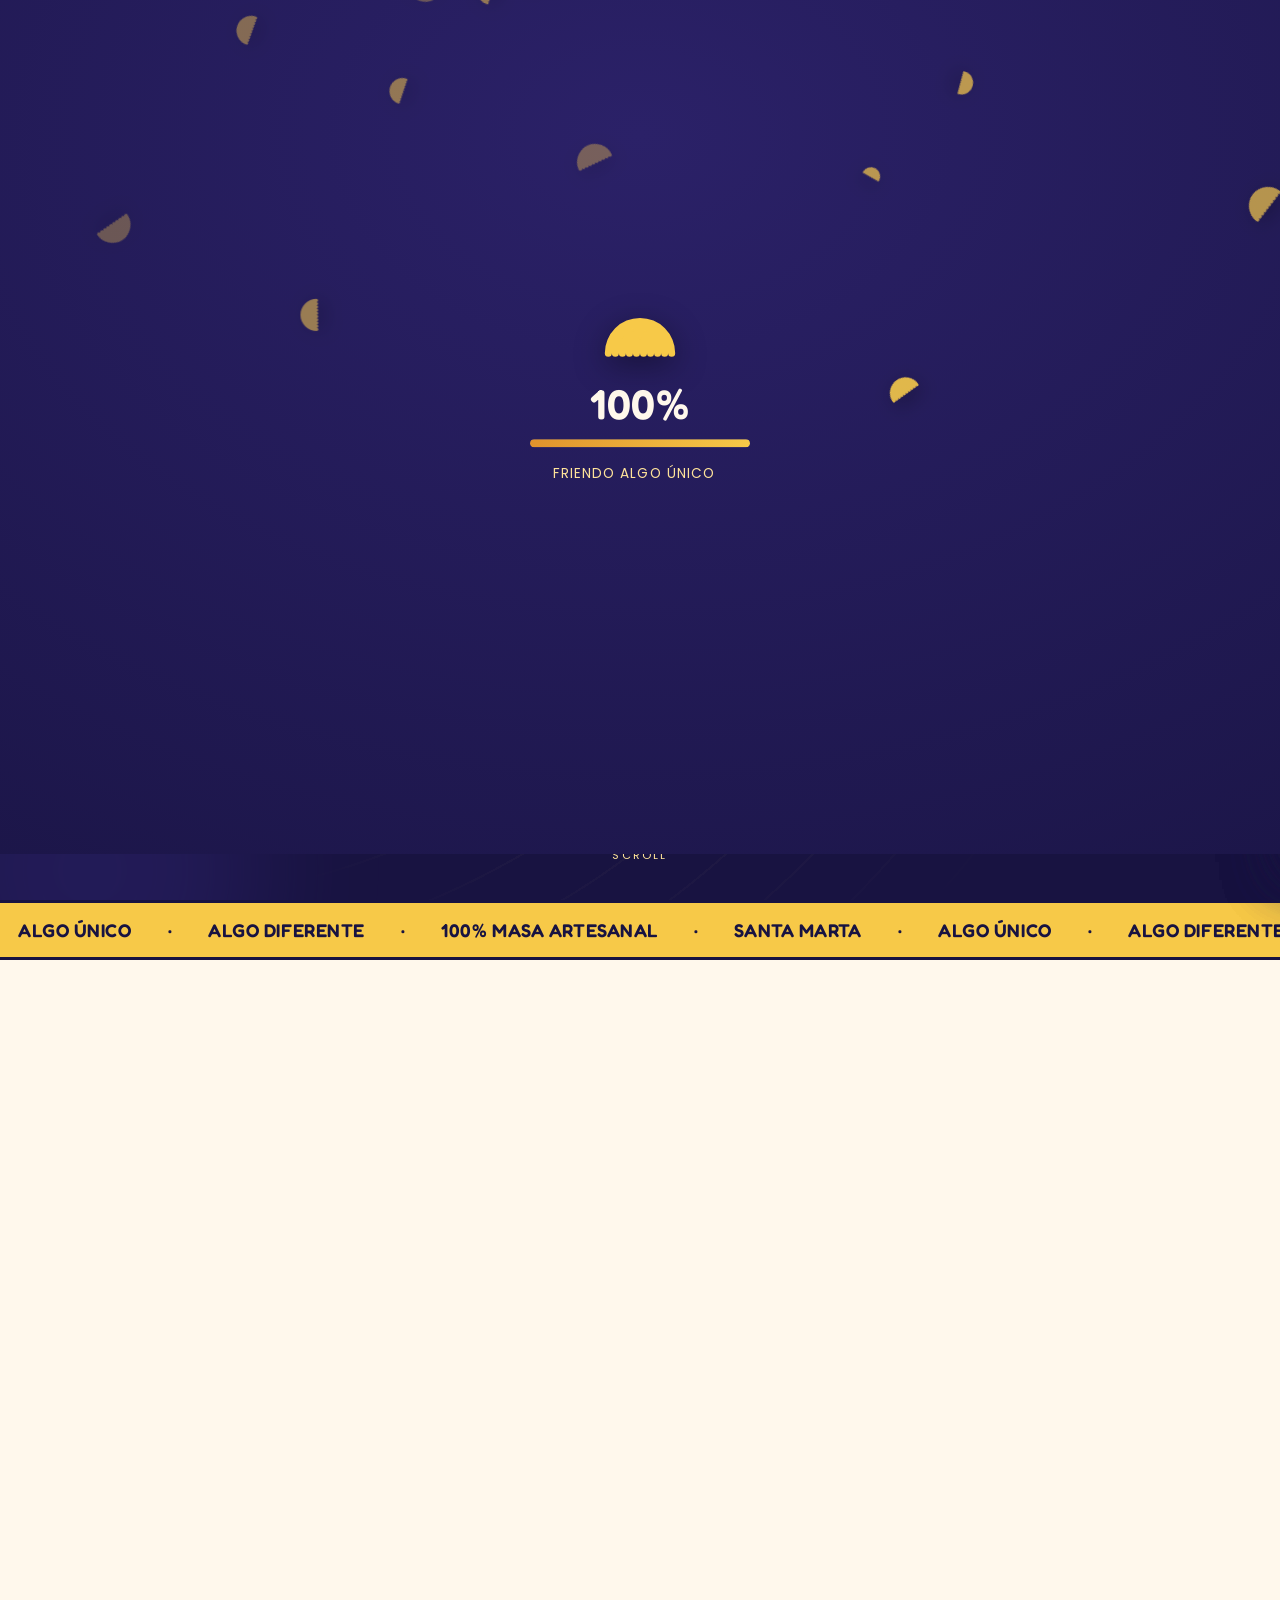
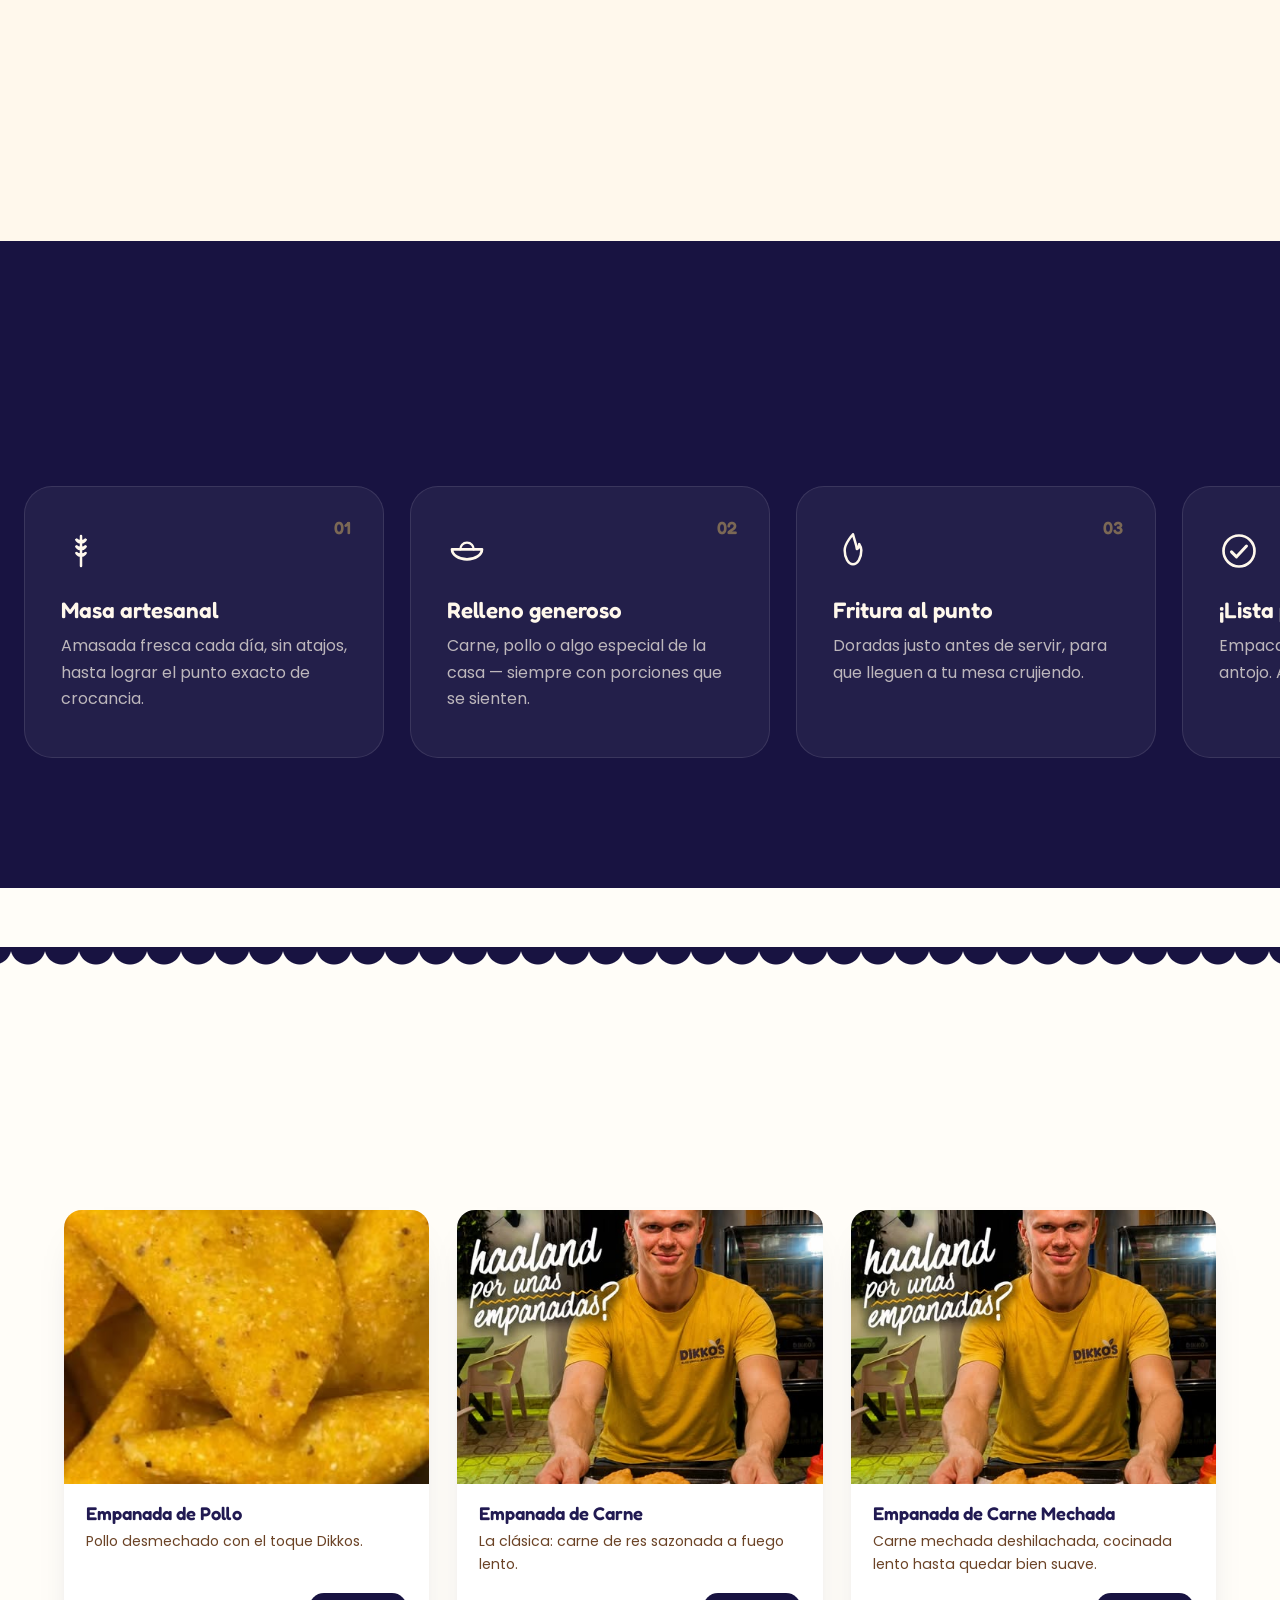
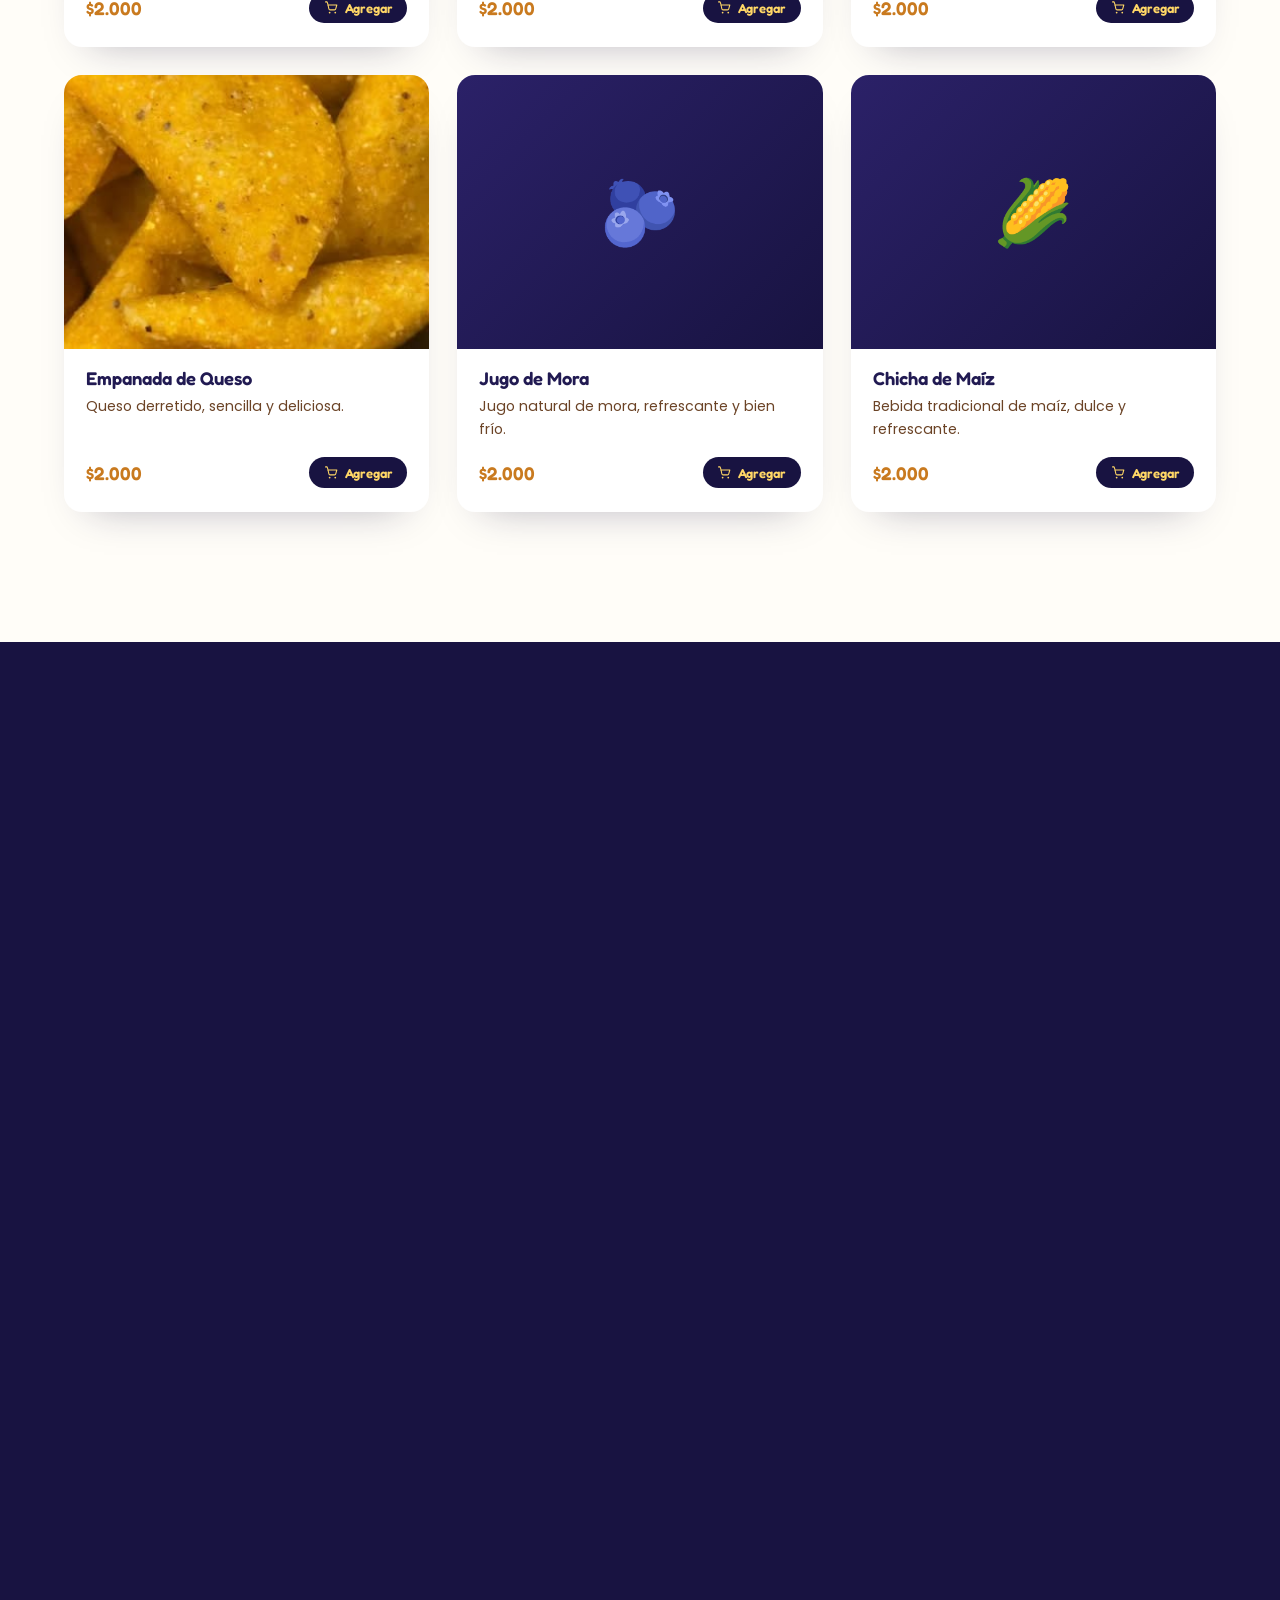
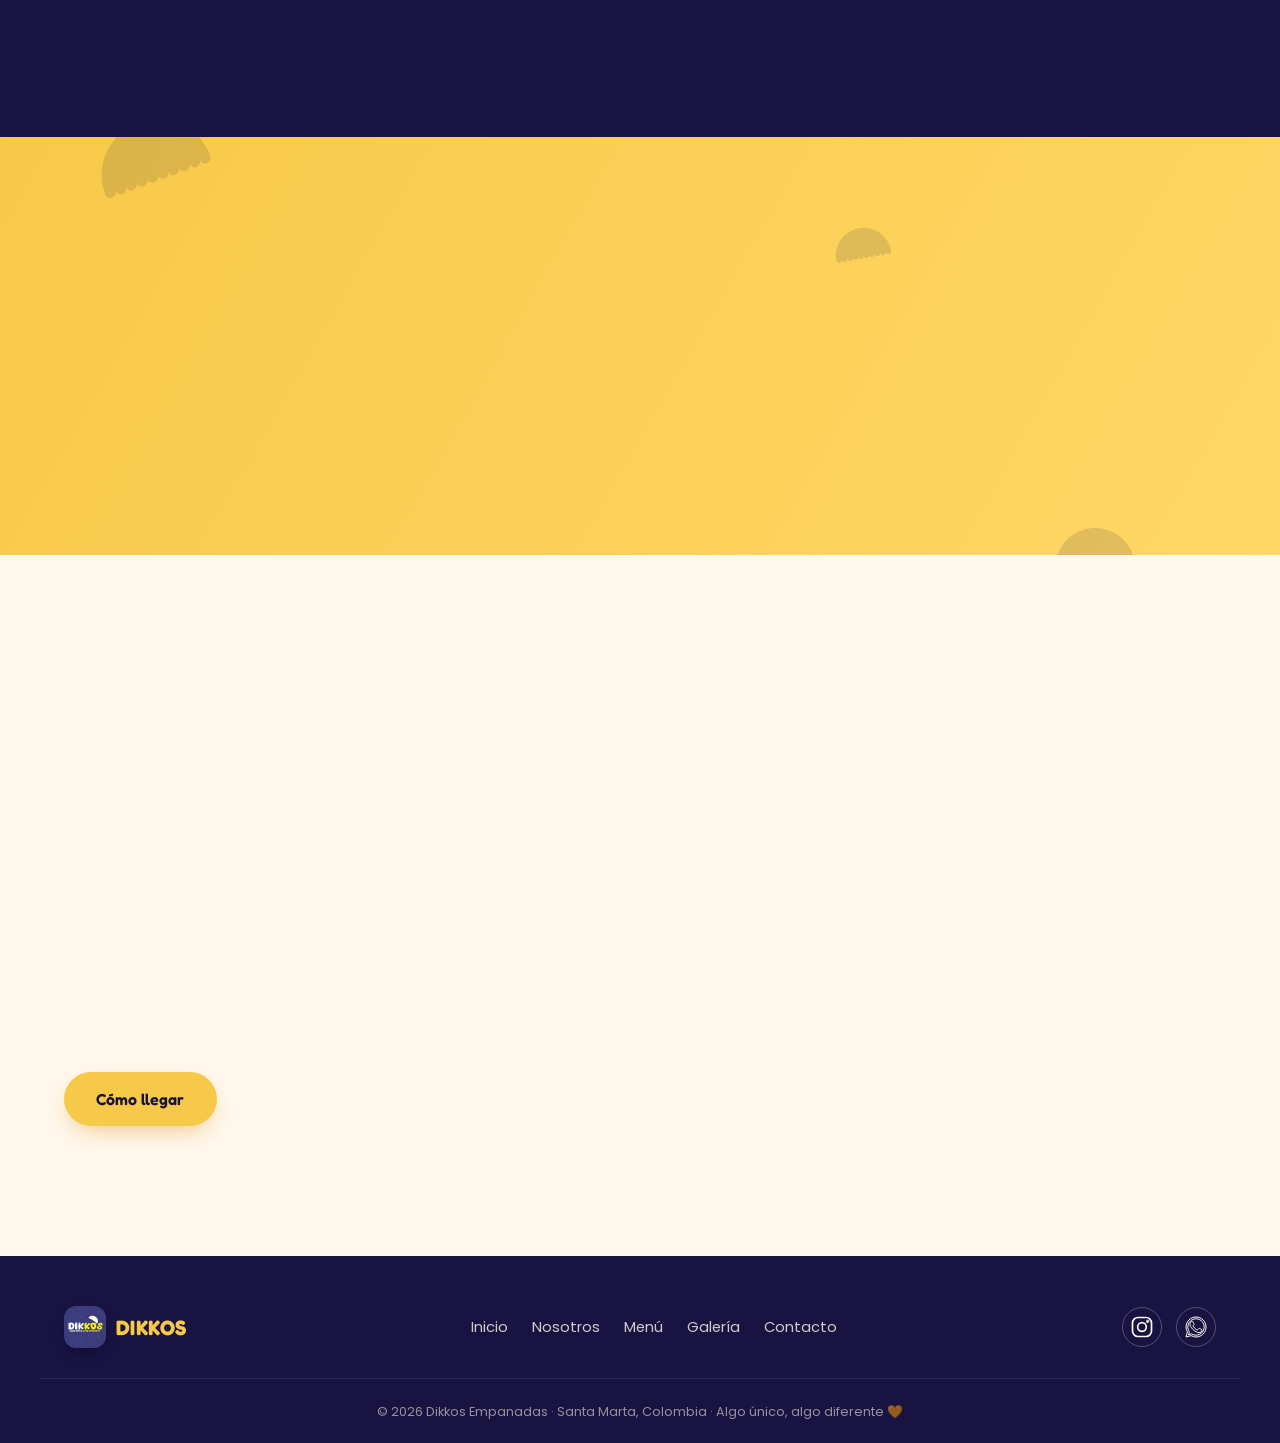
==== commit 802a4322: "Add files via upload" ====
--- a/index.html
+++ b/index.html
@@ -439,6 +439,12 @@
     <a href="#menu" class="btn btn-primary" id="cartEmptyCta">Ver el menú</a>
   </div>
   <div class="cart-foot" id="cartFoot">
+    <div class="cart-login-required" id="cartLoginRequired" hidden>
+      <svg class="ic-lg"><use href="#icon-user"/></svg>
+      <p>Inicia sesión o crea una cuenta gratis para completar tu pedido.</p>
+      <button type="button" class="btn btn-primary btn-block" id="cartLoginBtn">Iniciar sesión / Crear cuenta</button>
+    </div>
+
     <div class="cart-checkout-form" id="cartCheckoutForm">
       <div class="cart-total"><span>Total</span><strong id="cartTotal">$0</strong></div>
 
@@ -507,6 +513,17 @@
 
   <div class="account-body">
     <div class="account-auth" id="accountAuthView">
+      <button type="button" class="btn-google" id="accountGoogleBtn">
+        <svg class="ic-sm" viewBox="0 0 24 24" aria-hidden="true">
+          <path fill="#4285F4" d="M23.49 12.27c0-.79-.07-1.54-.19-2.27H12v4.51h6.47c-.29 1.48-1.14 2.73-2.4 3.58v2.98h3.86c2.26-2.08 3.56-5.14 3.56-8.8z"/>
+          <path fill="#34A853" d="M12 24c3.24 0 5.95-1.08 7.93-2.91l-3.86-2.98c-1.07.72-2.45 1.15-4.07 1.15-3.13 0-5.78-2.11-6.73-4.96H1.28v3.07C3.25 21.3 7.31 24 12 24z"/>
+          <path fill="#FBBC05" d="M5.27 14.3c-.24-.72-.38-1.49-.38-2.3s.14-1.58.38-2.3V6.63H1.28A11.96 11.96 0 0 0 0 12c0 1.93.46 3.76 1.28 5.37l3.99-3.07z"/>
+          <path fill="#EA4335" d="M12 4.75c1.77 0 3.35.61 4.6 1.8l3.42-3.42C17.94 1.19 15.24 0 12 0 7.31 0 3.25 2.7 1.28 6.63l3.99 3.07C6.22 6.86 8.87 4.75 12 4.75z"/>
+        </svg>
+        Continuar con Google
+      </button>
+      <div class="account-divider"><span>o con tu correo</span></div>
+
       <div class="pay-method account-auth-tabs" id="accountAuthTabs">
         <button type="button" class="pay-option is-active" data-mode="login">Iniciar sesión</button>
         <button type="button" class="pay-option" data-mode="signup">Crear cuenta</button>
--- a/assets/css/style.css
+++ b/assets/css/style.css
@@ -585,6 +585,10 @@
 .cart-success h4{ margin:0; font-size:1.1rem; }
 .cart-success p{ color:var(--cocoa-600); font-size:.88rem; margin:0 0 6px; }
 
+.cart-login-required{ display:flex; flex-direction:column; align-items:center; gap:10px; text-align:center; padding:10px 4px 4px; }
+.cart-login-required svg{ stroke:var(--amber-700); fill:none; opacity:.6; }
+.cart-login-required p{ color:var(--cocoa-600); font-size:.88rem; margin:0 0 6px; }
+
 .pay-method{ display:flex; gap:8px; }
 .pay-option{
   flex:1; border:2px solid rgba(24,19,65,.15); background:var(--cream-100); color:var(--cocoa-800);
@@ -642,6 +646,16 @@
    MI CUENTA (login de clientes)
 =================================================================== */
 .account-body{ flex:1; overflow-y:auto; padding:20px 22px 26px; }
+.btn-google{
+  display:flex; align-items:center; justify-content:center; gap:10px; width:100%;
+  border:2px solid rgba(24,19,65,.15); background:var(--white); color:var(--cocoa-800);
+  padding:.7em .9em; border-radius:var(--radius-sm); font-family:var(--font-head); font-weight:600; font-size:.88rem;
+  transition:background .25s, border-color .25s, transform .2s;
+}
+.btn-google svg{ width:18px; height:18px; flex:none; }
+.btn-google:hover{ background:var(--cream-100); border-color:rgba(24,19,65,.25); transform:translateY(-2px); }
+.account-divider{ display:flex; align-items:center; gap:12px; margin:16px 0; color:var(--cocoa-600); font-size:.78rem; }
+.account-divider::before, .account-divider::after{ content:''; flex:1; height:1px; background:rgba(24,19,65,.12); }
 .account-auth-tabs{ margin-bottom:18px; }
 .account-auth-hint{ font-size:.78rem; color:var(--cocoa-600); text-align:center; margin-top:14px; }
 .account-email{ font-family:var(--font-head); font-weight:600; color:var(--navy-900); margin-bottom:14px; word-break:break-all; }
